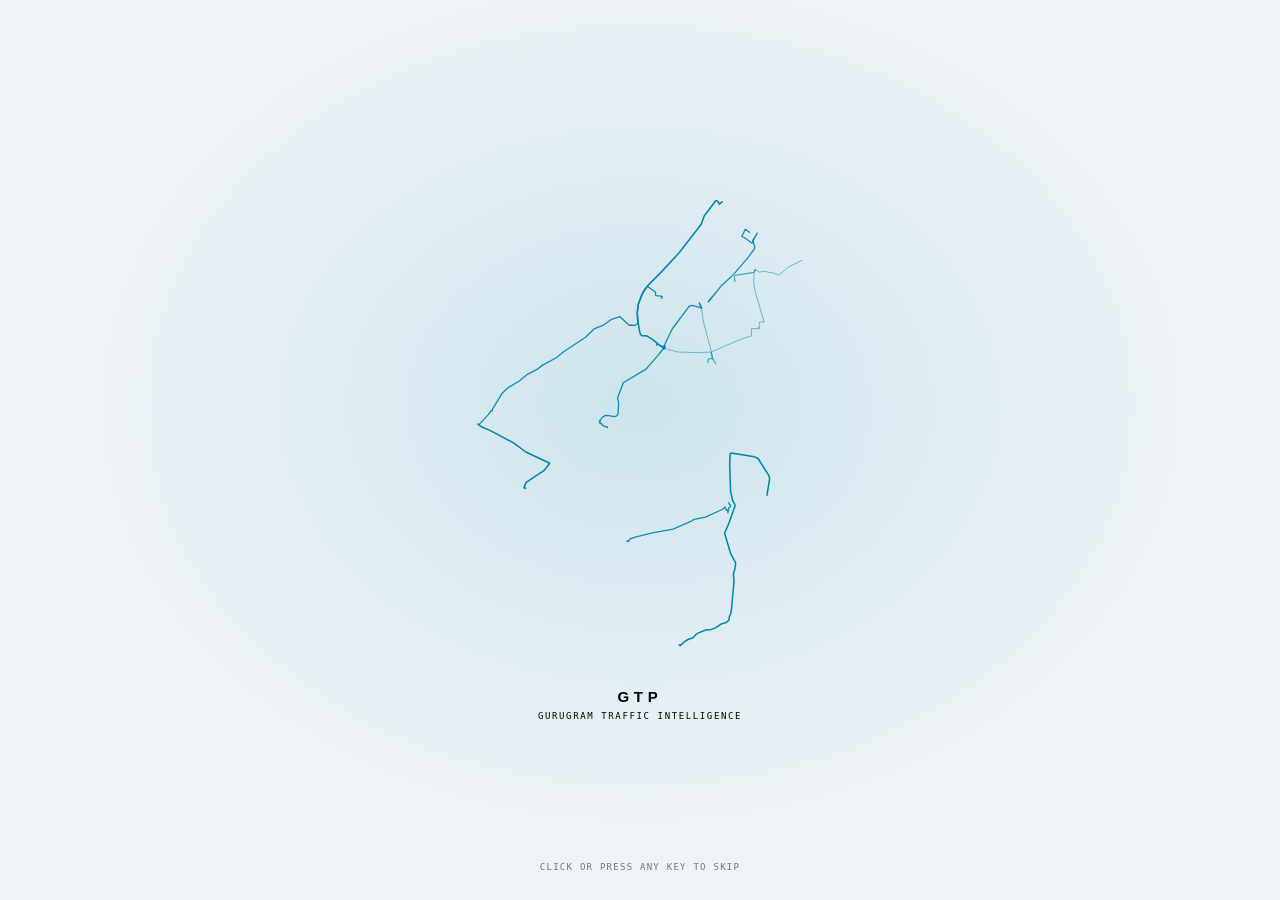
==== frontend/index.html @ a0c12031 "Replace the duplicate advice sentence with solid Best time and Avoid chips. The Predicted badge is g" ====
<!DOCTYPE html>
<html lang="en" class="gtp-boot">
<head>
<meta charset="UTF-8">
<meta name="viewport" content="width=device-width, initial-scale=1.0">
<title>Gurugram Traffic Predictor</title>
<script>
(function(){
  var theme = 'dark';
  try {
    var stored = localStorage.getItem('gtp-theme');
    if (stored === 'light' || stored === 'dark') theme = stored;
    else if (window.matchMedia && window.matchMedia('(prefers-color-scheme: light)').matches) theme = 'light';
  } catch (e) {}
  document.documentElement.setAttribute('data-theme', theme);
  document.documentElement.style.colorScheme = theme;
})();
</script>
<link rel="preconnect" href="https://fonts.googleapis.com">
<link rel="preconnect" href="https://fonts.gstatic.com" crossorigin>
<link rel="stylesheet" href="https://fonts.googleapis.com/css2?family=Fraunces:opsz,wght@9..144,500;9..144,600&family=Playfair+Display:wght@500;600;700&display=swap">
<style id="gtp-boot-critical">
html.gtp-boot .app{visibility:hidden}
html[data-theme="light"],html[data-theme="light"] body{background:#eef3f7;color-scheme:light}
#gtp-boot{position:fixed;inset:0;z-index:99999;display:flex;flex-direction:column;align-items:center;justify-content:center;gap:18px;background:#020408;color:#dff0f8;font-family:'Playfair Display',Georgia,'Iowan Old Style',serif}
#gtp-boot::before{content:'';position:absolute;inset:0;background:radial-gradient(ellipse at 50% 42%,rgba(0,229,255,.16) 0%,transparent 62%);pointer-events:none}
#gtp-boot .gtp-boot-title{position:relative;font-family:'Playfair Display',Georgia,serif;font-size:clamp(26px,5vw,40px);font-weight:600;letter-spacing:.01em;color:#00e5ff;text-align:center;padding:0 24px}
#gtp-boot .gtp-boot-loading{position:relative;font-family:-apple-system,BlinkMacSystemFont,'Segoe UI',sans-serif;font-size:12px;letter-spacing:.16em;text-transform:uppercase;color:#ffffff}
#gtp-boot .gtp-boot-bar{position:relative;width:min(220px,60vw);height:2px;background:rgba(0,229,255,.15);overflow:hidden;border-radius:2px}
#gtp-boot .gtp-boot-bar::after{content:'';position:absolute;inset:0 auto 0 0;width:40%;background:#00e5ff;animation:gtp-boot-slide 1.1s ease-in-out infinite}
@keyframes gtp-boot-slide{0%{transform:translateX(-120%)}100%{transform:translateX(350%)}}
html[data-theme="light"] #gtp-boot{background:#eef3f7;color:#0b1e28}
html[data-theme="light"] #gtp-boot::before{background:radial-gradient(ellipse at 50% 42%,rgba(0,134,168,.18) 0%,transparent 62%)}
html[data-theme="light"] #gtp-boot .gtp-boot-title{color:#0086a8}
html[data-theme="light"] #gtp-boot .gtp-boot-loading{color:#000000}
</style>
<link rel="stylesheet" href="vendor/maplibre-gl.css">
<link rel="stylesheet" href="intro.css">
<style>
*,*::before,*::after{box-sizing:border-box;margin:0;padding:0}
:root{
  --void:#020408;--panel:rgba(2,5,12,0.92);--glass:rgba(3,8,18,0.90);
  --cyan:#00e5ff;--cyan-dim:rgba(0,229,255,0.12);--cyan-glow:rgba(0,229,255,0.35);
  --magenta:#ff2d6b;--amber:#ffb800;--orange:#ff8c00;--green:#00ff9d;
  --text:#ffffff;--sub:#ffffff;--muted:#f3f6f8;--border:rgba(0,229,255,0.1);
  --mono:'SF Mono','Cascadia Code','Consolas','Menlo',monospace;
  --display:-apple-system,BlinkMacSystemFont,'Segoe UI',Helvetica,Arial,sans-serif;
  --heading:'Playfair Display',Georgia,'Times New Roman',serif;
  --num:'Fraunces','Iowan Old Style','Palatino Linotype',Georgia,serif;
  --card-bg:rgba(0,229,255,0.04);--card-border:rgba(0,229,255,0.08);
  --warn-bg:rgba(255,45,107,0.10);--warn-border:rgba(255,45,107,0.4);--warn-text:#ff8fab;
  --ok-bg:rgba(0,255,157,0.06);--ok-border:rgba(0,255,157,0.25);--ok-text:#5ad89a;
  --neu-bg:rgba(0,229,255,0.06);--neu-border:rgba(0,229,255,0.2);--neu-text:#7ac8e0;
  --demo-bg:rgba(167,139,250,0.12);--demo-border:rgba(167,139,250,0.45);--demo-text:#c4b5fd;
}
:root[data-theme="light"]{
  --void:#eef3f7;--panel:rgba(255,255,255,0.92);--glass:rgba(255,255,255,0.92);
  --cyan:#0086a8;--cyan-dim:rgba(0,134,168,0.10);--cyan-glow:rgba(0,134,168,0.25);
  --magenta:#c41e5c;--amber:#a15c00;--orange:#b45300;--green:#0a8f5b;
  --text:#000000;--sub:#000000;--muted:#111111;--border:rgba(0,90,120,0.15);
  --card-bg:rgba(0,90,120,0.05);--card-border:rgba(0,90,120,0.12);
  --warn-bg:rgba(196,30,92,0.08);--warn-border:rgba(196,30,92,0.35);--warn-text:#9c1749;
  --ok-bg:rgba(10,143,91,0.06);--ok-border:rgba(10,143,91,0.3);--ok-text:#0a8f5b;
  --neu-bg:rgba(0,134,168,0.06);--neu-border:rgba(0,134,168,0.25);--neu-text:#0086a8;
  --demo-bg:rgba(109,40,217,0.08);--demo-border:rgba(109,40,217,0.35);--demo-text:#6d28d9;
}
html,body{width:100%;height:100%;background:var(--void);color:var(--text);font-family:var(--display);-webkit-font-smoothing:antialiased}
body{overflow-x:hidden;overflow-y:hidden}
.app{width:100%;height:100vh;display:flex;flex-direction:column;overflow:hidden}
button,input,select{transition:border-color .18s ease,background .18s ease,color .18s ease,box-shadow .18s ease,opacity .18s ease,transform .18s ease}

.theme-btn{font-family:var(--mono);font-size:12px;background:var(--card-bg);border:1px solid var(--card-border);color:var(--sub);border-radius:999px;padding:6px 10px;cursor:pointer;flex:none}
.theme-btn:hover{border-color:var(--cyan);color:var(--cyan);transform:translateY(-1px)}
#liveTime{font-family:var(--mono);font-size:16px;font-weight:600;color:var(--cyan);letter-spacing:.08em;white-space:nowrap}

/* GLOBAL BANNERS */
.g-banner{display:none;padding:10px 24px;font-family:var(--mono);font-size:11px;line-height:1.6;align-items:center;justify-content:space-between;gap:12px;flex-wrap:wrap;flex:0 0 auto}
.g-banner.show{display:flex}
.g-banner.error{background:var(--warn-bg);border-bottom:1px solid var(--warn-border);color:var(--warn-text)}
.g-banner.warn{background:rgba(255,184,0,0.10);border-bottom:1px solid rgba(255,184,0,0.4);color:var(--amber)}
/* Demo/fixture-data banner: deliberately its own color (violet), never
   reusing warn's red/amber, so it reads as "this is a mode", not "this is
   an error" — and it carries no dismiss control, unlike error/warn above,
   because it must stay visible for the page's whole life in ?mock=1. */
.g-banner.demo{background:var(--demo-bg);border-bottom:1px solid var(--demo-border);color:var(--demo-text);font-weight:600}
.g-banner button{font-family:var(--mono);font-size:10px;background:transparent;border:1px solid currentColor;color:inherit;padding:5px 10px;border-radius:5px;cursor:pointer}
.g-banner code{font-family:var(--mono);background:rgba(255,255,255,0.12);padding:1px 5px;border-radius:4px}

/* PROVENANCE BADGES */
.prov-badge{font-family:var(--mono);font-size:9px;padding:3px 9px;border-radius:20px;letter-spacing:.06em;display:inline-flex;align-items:center;gap:5px;white-space:nowrap;border:1px solid transparent}
.prov-observed{background:var(--ok-bg);border-color:var(--ok-border);color:var(--ok-text)}
.prov-bootstrap{background:var(--neu-bg);border-color:var(--neu-border);color:var(--neu-text)}
.prov-residual{background:rgba(100,180,255,0.12);border-color:rgba(100,180,255,0.35);color:#8ec8ff}
.prov-synthetic{background:var(--warn-bg);border-color:var(--warn-border);color:var(--warn-text);font-weight:700}
.prov-demo{background:var(--demo-bg);border-color:var(--demo-border);color:var(--demo-text);font-weight:700}
.conf-badge{font-family:var(--mono);font-size:9px;padding:3px 9px;border-radius:20px;border:1px solid var(--card-border);color:var(--sub)}
.conf-badge.low{border-color:var(--warn-border);color:var(--warn-text)}
.low-conf-note{font-family:var(--mono);font-size:9px;color:var(--warn-text);margin-top:4px}
.degraded{filter:saturate(.45) brightness(.85);opacity:.8}

/* SELF-DIAGNOSIS OVERLAYS */
.proto-overlay{display:none;position:fixed;inset:0;z-index:10000;background:rgba(2,5,12,0.86);backdrop-filter:blur(6px);align-items:center;justify-content:center;padding:24px}
.proto-overlay.show{display:flex}
.proto-card{max-width:min(500px, calc(100vw - 48px));width:100%;min-width:0;background:var(--panel);border:1px solid var(--warn-border);border-radius:12px;padding:28px 26px;box-shadow:0 20px 60px rgba(0,0,0,0.5)}
.proto-icon{font-size:26px;margin-bottom:10px;line-height:1}
.proto-title{font-family:var(--heading);font-size:20px;font-weight:600;color:var(--text);margin-bottom:10px}
.proto-body{font-family:var(--display);font-size:13px;line-height:1.65;color:var(--sub);margin-bottom:18px;overflow-wrap:anywhere}
.proto-body code{font-family:var(--mono);background:var(--card-bg);padding:1px 6px;border-radius:4px;color:var(--text);overflow-wrap:anywhere;word-break:break-all}
.proto-fix{background:var(--card-bg);border:1px solid var(--card-border);border-radius:8px;padding:14px 16px}
.proto-fix-label{font-family:var(--mono);font-size:9px;letter-spacing:.1em;color:var(--muted);text-transform:uppercase;margin-bottom:7px}
.proto-cmd{display:block;font-family:var(--mono);font-size:15px;font-weight:700;color:var(--cyan);margin-bottom:7px}
.proto-fix-sub{font-family:var(--mono);font-size:10px;color:var(--sub);line-height:1.5}

/* HERO / ADVICE BANNER — single compact row: title | stats | clock */
.advice-banner{padding:10px 20px 8px;background:linear-gradient(180deg,var(--cyan-dim) 0%,rgba(0,229,255,0.04) 100%);border-bottom:1px solid var(--border);flex:0 0 auto}
.banner-row{display:flex;align-items:center;gap:16px;min-height:52px}
.banner-title-block{flex:0 1 auto;min-width:0;max-width:38%}
.banner-controls{display:flex;align-items:center;gap:10px;flex:0 0 auto;margin-left:auto}
.banner-ist{font-family:var(--mono);font-size:12px;color:var(--cyan)}
.advice-eyebrow{font-family:var(--mono);font-size:10px;letter-spacing:.22em;color:var(--sub);text-transform:uppercase;margin-bottom:4px}
.advice-corridor{font-family:var(--heading);font-size:clamp(18px,2.4vw,28px);font-weight:600;color:var(--cyan);line-height:1.15;letter-spacing:.01em}
.advice-corridor.is-selected{display:inline-flex;align-items:baseline;gap:8px;flex-wrap:wrap}
.advice-corridor.is-selected::after{content:'Selected';font-family:var(--display);font-size:10px;font-weight:600;letter-spacing:.14em;text-transform:uppercase;color:var(--void);background:var(--cyan);border-radius:999px;padding:3px 8px;line-height:1}
.period-toggle-wrap{display:flex;flex-direction:column;justify-content:center;gap:4px}
.period-toggle{display:flex;gap:4px;background:var(--card-bg);border:1px solid var(--card-border);border-radius:8px;padding:3px}
.period-btn{flex:1;font-family:var(--display);font-size:12px;font-weight:600;padding:6px 14px;border-radius:6px;border:none;background:transparent;color:var(--sub);cursor:pointer;display:flex;align-items:center;justify-content:center}
.period-btn.active{background:var(--cyan);color:var(--void);box-shadow:0 4px 14px var(--cyan-dim)}
/* Ranges live outside the pill now (below it), one per button, aligned under
   their button via the matching flex:1/gap/padding split below. */
.period-ranges{display:flex;gap:4px;padding:0 3px}
.period-range{flex:1;text-align:center;font-family:var(--mono);font-size:9px;color:var(--sub);opacity:1;white-space:nowrap}
.advice-summary{font-size:clamp(12px,1.4vw,15px);font-weight:500;line-height:1.35;margin-top:3px;color:var(--sub);letter-spacing:normal}
.window-chips{display:flex;gap:8px;margin-top:8px;flex-wrap:wrap;align-items:center}
.chip{font-family:var(--display);font-size:12px;font-weight:650;padding:7px 14px;border-radius:8px;border:0;display:inline-flex;align-items:center;gap:8px;letter-spacing:.01em}
.chip .chip-k{font-size:10px;font-weight:700;letter-spacing:.12em;text-transform:uppercase;opacity:.92}
.chip.best{background:var(--green);color:#04140c}
.chip.worst{background:#e03131;color:#fff}
:root[data-theme="light"] .chip.best{color:#fff}
:root[data-theme="light"] .chip.worst{color:#fff}
.advice-empty{font-family:var(--mono);font-size:11px;color:var(--muted)}

.hero-stats{display:flex;gap:18px;flex:1 1 auto;flex-wrap:wrap;align-items:flex-end;justify-content:center;min-width:0}
.hstat{display:flex;flex-direction:column;align-items:center;gap:6px;background:transparent;border:0;padding:0;text-align:center;min-width:84px}
.hstat-lbl{font-family:var(--display);font-size:10px;color:var(--muted);letter-spacing:.14em;text-transform:uppercase;margin:0}
.hstat-val{font-family:var(--num);font-size:22px;font-weight:500;line-height:1;color:var(--text);font-variant-numeric:tabular-nums;background:var(--card-bg);border:1px solid var(--card-border);border-radius:14px;padding:10px 16px;min-width:88px}
.hstat-val.tick{animation:stat-tick .35s ease}
@keyframes stat-tick{0%{transform:translateY(4px);opacity:.35}100%{transform:none;opacity:1}}
.hstat.conf .hstat-val{border-color:var(--ok-border);background:var(--ok-bg);color:var(--ok-text)}
.hstat.conf.low .hstat-val{border-color:var(--warn-border);background:var(--warn-bg);color:var(--warn-text)}
/* Day/Night as the hero-stats row's 4th element: no extra box/caption, just
   the toggle (+ its two ranges below) stretched by the row's default
   align-items to match the (now-compacted) stat cards' height; justify-content:
   center on .period-toggle-wrap keeps the pill+ranges block centered in
   that stretched height instead of pinned to the top. */
#heroStats > .period-toggle-wrap{margin:0}
#heroStats > .period-toggle-wrap .period-btn{padding:8px 18px;font-size:13px}

/* WORKSPACE — fills remaining viewport height; only .panel-left scrolls internally */
.workspace{display:flex;flex-direction:row;flex:1 1 auto;min-height:0}

.panel{background:var(--panel);overflow-y:auto;padding:16px 14px;display:flex;flex-direction:column;gap:16px;z-index:400}
.panel-left{border-right:1px solid var(--border);flex:0 0 320px;height:100%}

/* TIME BLOCK */
.time-block{background:var(--card-bg);border:1px solid var(--card-border);border-radius:8px;padding:14px}
.time-big{font-family:var(--mono);font-size:44px;color:var(--cyan);letter-spacing:.02em;line-height:1;text-shadow:0 0 24px var(--cyan-glow);font-variant-numeric:tabular-nums}
.time-desc{font-size:12px;color:var(--sub);margin-top:10px;line-height:1.5;background:var(--cyan-dim);border-left:2px solid var(--cyan);padding:6px 8px;border-radius:0 4px 4px 0}

.day-strip{display:grid;grid-template-columns:repeat(7,1fr);gap:4px;margin-top:12px}
.day-btn{font-family:var(--mono);font-size:9px;padding:7px 2px;text-align:center;border:1px solid var(--card-border);border-radius:6px;cursor:pointer;background:var(--card-bg);color:var(--sub);letter-spacing:.04em}
.day-btn:hover{border-color:var(--cyan);color:var(--cyan)}
.day-btn.active{border-color:var(--cyan);color:var(--cyan);background:var(--cyan-dim);box-shadow:0 0 10px var(--cyan-dim);font-weight:600}

input[type=range]{width:100%;-webkit-appearance:none;height:5px;background:linear-gradient(to right,var(--cyan) 0%,var(--cyan) var(--pct,33%),var(--cyan-dim) var(--pct,33%));border-radius:999px;outline:none;cursor:pointer;margin:12px 0 4px}
input[type=range]::-webkit-slider-thumb{-webkit-appearance:none;width:18px;height:18px;border-radius:50%;background:var(--void);border:2px solid var(--cyan);box-shadow:0 0 14px var(--cyan-glow);cursor:pointer;transition:transform .15s ease}
input[type=range]:active::-webkit-slider-thumb{transform:scale(1.12)}
input[type=range]::-moz-range-thumb{width:16px;height:16px;border-radius:50%;background:var(--void);border:2px solid var(--cyan);cursor:pointer}
.slider-marks{display:flex;justify-content:space-between;margin-top:4px}
.slider-mark{font-family:var(--mono);font-size:8px;color:var(--muted)}

/* CORRIDOR COMBOBOX */
.combo{position:relative}
.combo input{width:100%;background:var(--void);border:1px solid var(--card-border);color:var(--text);padding:12px 13px;border-radius:8px;font-family:var(--display);font-size:14px;font-weight:500}
.combo input:focus{outline:none;border-color:var(--cyan)}
.combo-list{position:absolute;top:calc(100% + 6px);left:0;right:0;max-height:280px;overflow-y:auto;background:var(--panel);border:1px solid var(--card-border);border-radius:8px;box-shadow:0 24px 50px rgba(0,0,0,0.4);z-index:600}
.combo-opt{display:flex;align-items:center;gap:9px;padding:14px 14px;cursor:pointer;font-size:14px;min-height:48px;border-bottom:1px solid var(--border)}
.combo-opt:last-child{border-bottom:none}
.combo-opt:hover,.combo-opt.active{background:var(--cyan-dim)}
.combo-opt.sel{background:var(--cyan-dim)}
.combo-dot{width:9px;height:9px;border-radius:50%;flex:none}
.combo-name{flex:1;min-width:0;color:var(--text);font-weight:500;overflow:hidden;text-overflow:ellipsis;white-space:nowrap}
.combo-meta{display:flex;align-items:center;gap:6px;font-family:var(--mono);font-size:9px;flex:none}
.combo-pct{font-weight:600}
.combo-badge{padding:2px 6px;border-radius:3px;letter-spacing:.05em}
.combo-empty{padding:14px;color:var(--muted);font-family:var(--mono);font-size:11px;text-align:center}
.combo-skel{color:var(--muted)}

/* ROUTE / BEST-TIME TOOL */
.tool-card{background:var(--card-bg);border:1px solid var(--card-border);border-radius:8px;padding:12px}
.tool-title{font-size:13px;font-weight:650;color:var(--text);margin-bottom:3px}
.tool-subtitle{font-size:10px;color:var(--sub);line-height:1.45;margin-bottom:10px}
.place-fields{position:relative;display:flex;flex-direction:column;gap:8px;margin-bottom:8px}
.place-fields::before{content:'';position:absolute;left:12px;top:23px;bottom:23px;width:1px;background:var(--card-border);z-index:0}
.place-autocomplete{position:relative;z-index:2}
.place-autocomplete:focus-within{z-index:900}
.place-input-wrap{position:relative}
.place-dot{position:absolute;left:8px;top:50%;transform:translateY(-50%);width:8px;height:8px;border:2px solid var(--cyan);border-radius:50%;z-index:2;background:var(--void)}
.place-autocomplete.destination .place-dot{border-radius:2px;border-color:var(--magenta)}
.tool-card .place-input{width:100%;background:var(--void);border:1px solid var(--card-border);color:var(--text);padding:10px 30px 10px 26px;border-radius:7px;margin:0;font-family:var(--display);font-size:12px}
.tool-card .place-input:focus{outline:none;border-color:var(--cyan);box-shadow:0 0 0 2px var(--cyan-dim)}
.tool-card .place-input.place-selected{border-color:var(--ok-border)}
.place-status{position:absolute;right:9px;top:50%;transform:translateY(-50%);font-family:var(--mono);font-size:10px;color:var(--ok-text)}
.place-status.loading{width:12px;height:12px;border:2px solid var(--card-border);border-top-color:var(--cyan);border-radius:50%;animation:place-spin .7s linear infinite}
@keyframes place-spin{to{transform:translateY(-50%) rotate(360deg)}}
.place-list{position:absolute;top:calc(100% + 5px);left:0;right:0;max-height:250px;overflow-x:hidden;overflow-y:auto;background:var(--panel);border:1px solid var(--card-border);border-radius:8px;box-shadow:0 22px 45px rgba(0,0,0,.45);z-index:850}
.place-option{display:flex;width:100%;align-items:flex-start;gap:9px;padding:10px 11px;border:0;border-bottom:1px solid var(--border);background:transparent;color:inherit;font:inherit;cursor:pointer;text-align:left}
.place-option:last-child{border-bottom:none}
.place-option:hover,.place-option.active{background:var(--cyan-dim)}
.place-pin{color:var(--cyan);font-size:12px;line-height:1.3;flex:none}
.place-copy{min-width:0;flex:1}
.place-name{font-size:12px;color:var(--text);font-weight:600;white-space:nowrap;overflow:hidden;text-overflow:ellipsis}
.place-secondary{font-family:var(--mono);font-size:9px;color:var(--sub);line-height:1.35;margin-top:2px;white-space:nowrap;overflow:hidden;text-overflow:ellipsis}
.place-empty{padding:12px;font-family:var(--mono);font-size:9px;line-height:1.5;color:var(--muted);text-align:center}
.swap-places{position:absolute;right:-2px;top:50%;transform:translateY(-50%);z-index:950;width:24px;height:24px;border-radius:50%;border:1px solid var(--card-border);background:var(--panel);color:var(--sub);cursor:pointer;font-size:13px;display:flex;align-items:center;justify-content:center}
.swap-places:hover{border-color:var(--cyan);color:var(--cyan)}
.tool-card select{width:100%;background:var(--void);border:1px solid var(--card-border);color:var(--text);padding:9px 10px;border-radius:6px;margin-bottom:8px;font-family:var(--mono);font-size:11px}
.tool-row{display:flex;gap:8px}
.tool-row > *{flex:1}
.tool-btn{width:100%;background:var(--cyan);border:1px solid var(--cyan);color:var(--void);padding:11px;border-radius:8px;cursor:pointer;font-family:var(--mono);font-size:11px;letter-spacing:.06em;font-weight:700}
.tool-btn:hover{filter:brightness(1.06);box-shadow:0 8px 20px var(--cyan-dim)}
.tool-btn:disabled{cursor:wait;opacity:.65;filter:none;box-shadow:none}
.tool-btn.needs-places{background:var(--cyan-dim);border-color:var(--neu-border);color:var(--cyan);font-weight:650}
.place-prompt{display:none;margin:8px 0 0;padding:8px 10px;border-radius:8px;background:var(--warn-bg);border:1px solid var(--warn-border);color:var(--warn-text);font-family:var(--display);font-size:12px;line-height:1.4}
.place-prompt.show{display:block;animation:stat-tick .28s ease}
.tool-card .place-input.place-need{border-color:var(--warn-border);box-shadow:0 0 0 3px var(--warn-bg);animation:place-need .45s ease}
@keyframes place-need{0%,100%{transform:none}25%{transform:translateX(-3px)}75%{transform:translateX(3px)}}
.tool-attribution{font-family:var(--mono);font-size:8px;color:var(--muted);line-height:1.4;margin-top:7px}
.google-maps-attribution{font-family:Roboto,Arial,sans-serif;font-style:normal;font-weight:400;font-size:12px;letter-spacing:normal;white-space:nowrap;color:var(--sub)}
.tool-result{margin-top:12px;font-family:var(--mono);font-size:10px;color:var(--sub);line-height:1.6}
.route-summary{display:grid;grid-template-columns:repeat(3,1fr);gap:6px;margin:9px 0}
.route-summary.compare{grid-template-columns:repeat(2,minmax(0,1fr))}
.route-stat{padding:7px 5px;border:1px solid var(--card-border);background:var(--void);border-radius:6px;text-align:center}
.route-stat b{display:block;font-size:13px;color:var(--text);font-weight:650}
.route-stat span{display:block;font-size:7px;text-transform:uppercase;letter-spacing:.06em;color:var(--muted);margin-top:2px}
.route-coverage{margin-top:8px;padding:8px;border-left:2px solid var(--cyan);background:var(--cyan-dim);border-radius:0 5px 5px 0}
.route-coverage.none{border-left-color:var(--amber);background:rgba(255,184,0,.08);color:var(--amber)}
.route-coverage,.route-road{min-width:0;max-width:100%;overflow:hidden}
.route-road{display:block;margin-top:6px;color:var(--text)}
.route-road span,.route-road small{display:block;max-width:100%;overflow-wrap:anywhere;word-break:normal}
.route-road small{color:var(--sub);white-space:normal;line-height:1.45}
.route-times{margin-top:8px}
.route-times summary{cursor:pointer;color:var(--cyan);list-style-position:inside}
.route-time-grid{display:grid;grid-template-columns:repeat(2,minmax(0,1fr));gap:4px;margin-top:6px}
.route-time{min-width:0;padding:5px 6px;border:1px solid var(--card-border);border-radius:4px;background:var(--void);color:var(--sub);overflow-wrap:anywhere}
.route-time.best{border-color:var(--ok-border);color:var(--ok-text)}
.route-time.worst{border-color:var(--warn-border);color:var(--warn-text)}
.route-marker{width:15px;height:15px;border:3px solid var(--cyan);border-radius:50%;background:var(--void);box-shadow:0 0 0 3px rgba(0,229,255,.18)}
.route-marker.end{border-radius:3px;border-color:var(--magenta);box-shadow:0 0 0 3px rgba(255,45,107,.18)}

/* MAP — fills all remaining space beside the left panel */
.map-zone{position:relative;flex:1 1 auto;min-width:0;height:100%;background:
  linear-gradient(var(--border) 1px,transparent 1px) 0 0/40px 40px,
  linear-gradient(90deg,var(--border) 1px,transparent 1px) 0 0/40px 40px,
  var(--void)}
#glMap{position:absolute;inset:0;width:100%;height:100%}
#road-svg{position:absolute;inset:0;width:100%;height:100%;display:none}
.map-hud{position:absolute;top:14px;left:14px;z-index:10;font-family:var(--mono);font-size:10px;color:var(--cyan);pointer-events:none;line-height:1.8;text-shadow:0 1px 4px rgba(0,0,0,.5);background:var(--panel);border:1px solid var(--border);border-radius:20px;padding:5px 12px}
.map-hud-br{position:absolute;bottom:14px;right:14px;z-index:10;text-align:right;font-family:var(--mono);font-size:8px;color:var(--muted);pointer-events:none}
.map-empty{position:absolute;inset:0;display:flex;align-items:center;justify-content:center;font-family:var(--mono);font-size:11px;color:var(--muted);z-index:12;background:var(--void);pointer-events:none}
.map-offline-notice{position:absolute;top:14px;left:50%;transform:translateX(-50%);z-index:16;display:none;align-items:center;gap:6px;background:var(--warn-bg);border:1px solid var(--warn-border);color:var(--warn-text);font-family:var(--mono);font-size:10px;padding:6px 12px;border-radius:20px;white-space:nowrap;box-shadow:0 6px 20px rgba(0,0,0,.3)}
.map-legend{position:absolute;left:14px;bottom:58px;z-index:15;display:flex;flex-direction:column;gap:5px;background:var(--void);border:1px solid var(--border);border-radius:10px;padding:9px 11px;font-family:var(--mono);font-size:9px;color:var(--sub);pointer-events:none;box-shadow:0 10px 28px rgba(0,0,0,.18)}
.map-legend-title{font-size:8px;letter-spacing:.15em;color:var(--muted);text-transform:uppercase;margin-bottom:1px}
.map-legend-row{display:flex;align-items:center;gap:7px}
.map-legend-swatch{width:10px;height:10px;border-radius:3px;flex:none}

.corridor-line{cursor:pointer;transition:opacity .2s}
.corridor-line-glow{pointer-events:none}
.corridor-label{font-family:var(--mono);font-size:9px;pointer-events:none}

/* Recenter control — matches MapLibre's own NavigationControl button group */
.recenter-btn{width:29px;height:29px;display:flex;align-items:center;justify-content:center;background:transparent;border:0;cursor:pointer;color:#333}
.recenter-btn:hover{background:rgba(0,0,0,0.05)}

/* MapLibre popup theming */
.maplibregl-popup{z-index:25}
.maplibregl-popup-content{background:var(--panel)!important;color:var(--text);border-radius:10px;padding:13px 15px;box-shadow:0 20px 60px rgba(0,0,0,0.4);border:1px solid var(--card-border)}
.maplibregl-popup-close-button{color:var(--sub);font-size:16px;padding:2px 6px}
.maplibregl-popup-close-button:hover{color:var(--text);background:transparent}
.maplibregl-popup-anchor-top .maplibregl-popup-tip,.maplibregl-popup-anchor-top-left .maplibregl-popup-tip,.maplibregl-popup-anchor-top-right .maplibregl-popup-tip{border-bottom-color:var(--panel)}
.maplibregl-popup-anchor-bottom .maplibregl-popup-tip,.maplibregl-popup-anchor-bottom-left .maplibregl-popup-tip,.maplibregl-popup-anchor-bottom-right .maplibregl-popup-tip{border-top-color:var(--panel)}
.maplibregl-popup-anchor-left .maplibregl-popup-tip{border-right-color:var(--panel)}
.maplibregl-popup-anchor-right .maplibregl-popup-tip{border-left-color:var(--panel)}
.gl-popup-title{font-size:13px;font-weight:700;color:var(--cyan)}
.gl-popup-sub{font-family:var(--mono);font-size:9px;color:var(--sub);margin-top:1px;margin-bottom:9px}
.gl-popup-row{display:flex;align-items:center;gap:8px;margin-bottom:7px}
.gl-popup-pct{font-family:var(--mono);font-size:19px;font-weight:600}
.gl-popup-label{font-family:var(--mono);font-size:9px;padding:2px 8px;border-radius:4px;letter-spacing:.06em;font-weight:700}
.gl-popup-window{font-family:var(--mono);font-size:10px;color:var(--ok-text);margin-bottom:3px}
.gl-popup-muted{color:var(--muted);font-family:var(--mono);font-size:10px}

/* DETAIL FLOAT (schematic-fallback only) */
.detail-float{position:absolute;bottom:16px;left:50%;transform:translateX(-50%);background:var(--panel);border:1px solid var(--neu-border);border-radius:10px;padding:14px 16px;min-width:300px;max-width:92%;z-index:20;box-shadow:0 20px 60px rgba(0,0,0,0.35);display:none}
.df-title{font-size:13px;font-weight:600;color:var(--cyan);margin-bottom:8px;display:flex;justify-content:space-between;gap:10px;align-items:flex-start}
.df-chart{display:flex;align-items:flex-end;gap:3px;height:44px;margin-bottom:4px}
.df-bar{flex:1;border-radius:2px 2px 0 0;min-height:3px;transition:height .4s;position:relative}
.df-bar.now::after{content:'▼';position:absolute;top:-13px;left:50%;transform:translateX(-50%);font-size:7px;color:var(--cyan)}
.df-hrs{display:flex;gap:3px;margin-bottom:10px}
.df-hr{flex:1;text-align:center;font-family:var(--mono);font-size:7px;color:var(--muted)}
.df-stats{display:grid;grid-template-columns:1fr 1fr 1fr;gap:8px;border-top:1px solid var(--border);padding-top:10px}
.df-stat .l{font-family:var(--mono);font-size:8px;color:var(--sub);margin-bottom:3px}
.df-stat .v{font-family:var(--mono);font-size:12px;font-weight:500;color:var(--text)}
.df-close{cursor:pointer;font-family:var(--mono);font-size:11px;color:var(--muted);padding:2px 6px}
.df-close:hover{color:var(--text)}

.info-btn{position:absolute;left:14px;bottom:14px;z-index:21;font-family:var(--mono);font-size:10px;letter-spacing:.06em;background:var(--void);border:1px solid var(--card-border);color:var(--sub);border-radius:20px;padding:7px 12px;cursor:pointer;display:flex;align-items:center;box-shadow:0 8px 22px rgba(0,0,0,.16)}
.info-btn:hover{border-color:var(--cyan);color:var(--cyan)}
.info-dot{width:6px;height:6px;border-radius:50%;background:var(--green);box-shadow:0 0 6px var(--green);display:inline-block;margin-right:7px}
.info-dot.off{background:var(--magenta);box-shadow:0 0 6px var(--magenta)}
.info-popover{position:absolute;left:14px;bottom:52px;z-index:22;width:min(320px, calc(100vw - 48px));background:var(--void);border:1px solid var(--card-border);border-radius:12px;box-shadow:0 24px 60px rgba(0,0,0,0.45);padding:14px 16px}
.info-row{display:flex;justify-content:space-between;font-family:var(--mono);font-size:10px;color:var(--sub);padding:5px 0;border-bottom:1px solid var(--border)}
.info-row:last-of-type{border-bottom:none}
.info-row b{color:var(--text);font-weight:500}
.info-accuracy{margin-top:8px;padding-top:8px;border-top:1px solid var(--border);font-family:var(--display);font-size:11px;line-height:1.5;color:var(--sub)}

/* FIRST-LOAD TUTORIAL — moving spotlight + caption card */
.tutorial-overlay{display:none;position:fixed;inset:0;z-index:11000;cursor:pointer;pointer-events:none}
.tutorial-overlay.show{display:block;pointer-events:all}
#tutorialSpotlight{position:fixed;border:3px solid var(--cyan);border-radius:11px;box-shadow:0 0 0 9999px rgba(2,5,12,.78),inset 0 0 14px rgba(0,229,255,.22);pointer-events:none;z-index:11001;min-width:40px;min-height:40px;opacity:0;transition:top .55s cubic-bezier(.22,1,.36,1),left .55s cubic-bezier(.22,1,.36,1),width .55s cubic-bezier(.22,1,.36,1),height .55s cubic-bezier(.22,1,.36,1),opacity .25s ease}
#tutorialSpotlight.ready{opacity:1}
.tutorial-card{position:fixed;top:16px;left:16px;max-width:min(320px,calc(100vw - 32px));min-width:220px;background:var(--panel);border:1px solid var(--cyan-glow);border-radius:10px;padding:16px 18px;box-shadow:0 8px 32px rgba(0,0,0,.45);cursor:pointer;pointer-events:all;z-index:11002;transition:top .55s cubic-bezier(.22,1,.36,1),left .55s cubic-bezier(.22,1,.36,1)}
.tutorial-step{font-family:var(--mono);font-size:10px;letter-spacing:.14em;color:var(--muted);text-transform:uppercase;margin-bottom:8px}
.tutorial-title{font-family:var(--heading);font-size:18px;font-weight:600;color:var(--cyan);margin-bottom:8px;line-height:1.3}
.tutorial-body{font-family:var(--display);font-size:13px;line-height:1.55;color:var(--sub);margin-bottom:12px}
.tutorial-hint{font-family:var(--mono);font-size:10px;color:var(--muted);letter-spacing:.04em;line-height:1.4}
.tutorial-dots{display:flex;gap:6px;margin-bottom:10px}
.tutorial-dot{width:7px;height:7px;border-radius:50%;background:var(--card-border);transition:background .2s,transform .2s}
.tutorial-dot.active{background:var(--cyan);transform:scale(1.15)}

/* RESPONSIVE — below this width the fixed no-scroll shell relaxes into a
   normal scrolling document: the app-shell model (fixed 100vh, only the
   left panel scrolling internally) doesn't fit a phone alongside a
   full-height map, so the page itself is allowed to scroll vertically
   here. Horizontal scroll stays forbidden at every width. */
@media (max-width: 980px){
  html,body{height:auto;overflow-y:auto;overflow-x:hidden}
  .app{height:auto;min-height:100vh;overflow:visible}
  .workspace{flex-direction:column;min-height:0}
  .panel-left{flex:none;width:100%;height:auto;max-height:none;border-right:none;border-top:1px solid var(--border);overflow-y:visible}
  .map-zone{flex:none;height:min(42vh,340px);order:-1}
  .advice-banner{padding:12px 14px 10px}
  .banner-row{
    display:grid;
    grid-template-columns:minmax(0,1fr) auto;
    grid-template-areas:"title clock" "stats stats";
    gap:10px 10px;
    align-items:start;
    min-height:0;
  }
  .banner-title-block{grid-area:title;max-width:none;flex:none;width:auto}
  .advice-corridor{font-size:clamp(16px,4.6vw,22px)}
  .advice-summary{font-size:12px;margin-top:2px}
  .banner-controls{grid-area:clock;margin-left:0;width:auto;flex:none;padding-top:2px;white-space:nowrap}
  #liveTime{font-size:13px}
  .hero-stats{
    grid-area:stats;
    display:grid;
    grid-template-columns:repeat(3,minmax(0,1fr));
    width:100%;
    gap:8px;
    flex:none;
    justify-content:stretch;
  }
  #heroStats > .period-toggle-wrap{
    grid-column:1 / -1;
    min-width:0;
    flex:none;
    width:100%;
  }
  .period-btn{padding:8px 10px;font-size:13px}
  .period-range{font-size:8px;white-space:normal}
  .hstat{min-width:0;flex:none;width:auto;padding:0}
  .hstat-val{font-size:18px;padding:8px 10px;min-width:0;width:100%}
  .hstat-lbl{font-size:8px;letter-spacing:.08em}
  .time-big{font-size:34px}
}
</style>
</head>
<body>
<div id="gtp-boot" aria-live="polite">
  <div class="gtp-boot-title">Gurugram Traffic Predictor</div>
  <div class="gtp-boot-bar" aria-hidden="true"></div>
  <div class="gtp-boot-loading">Finding the best hour…</div>
</div>
<script src="intro.js"></script>
<script>
(function(){
  var t=setTimeout(function(){
    document.documentElement.classList.remove('gtp-boot');
    var b=document.getElementById('gtp-boot');
    if(b&&b.parentNode)b.parentNode.removeChild(b);
    if(window.console&&console.warn)console.warn('[gtp-boot] intro did not reveal the app within 1s — showing anyway');
  },1000);
  window.__gtpBootFailSafe=function(){clearTimeout(t);};
})();
</script>
<div class="app">
  <!-- Shown only when this file was opened directly (file://) instead of via
       ./run.sh. Blocks nothing — the app still tries to render behind it —
       but explains up front why the map/API will not work. -->
  <div class="proto-overlay" id="protoOverlay">
    <div class="proto-card">
      <div class="proto-icon">&#9888;&#65039;</div>
      <div class="proto-title">This page needs to be served over HTTP</div>
      <div class="proto-body">
        You opened this file directly (<code id="protoUrl">file://</code>). Browsers block pages
        loaded this way from reaching the API or loading the real road map, so nothing here can
        work yet &mdash; that's not a bug in the app itself.
      </div>
      <div class="proto-fix">
        <div class="proto-fix-label">Fix it</div>
        <code class="proto-cmd">./run.sh</code>
        <div class="proto-fix-sub">Run that from the project's root folder — it starts the backend, serves this page over HTTP, and opens it in your browser automatically.</div>
      </div>
    </div>
  </div>

  <!-- Persistent, non-dismissible: shown for the entire life of the page
       whenever ?mock=1 is active. Fixture numbers must never be mistaken
       for real measured traffic — no close button, no auto-hide. -->
  <div class="g-banner demo" id="demoBanner">
    <span>&#9670; DEMONSTRATION DATA &mdash; every number on this page is a fixture, not measured traffic. To see real data: run <code>./run.sh</code> locally, or open this page with <code>?api=&lt;your-backend-url&gt;</code>.</span>
  </div>
  <div class="g-banner error" id="errBanner">
    <span id="errBannerText"></span>
    <button id="errBannerRetry">RETRY</button>
  </div>
  <div class="g-banner warn" id="warnBanner">
    <span id="warnBannerText"></span>
  </div>

  <!-- HERO — one row: title | Day/Night + stats | IST clock -->
  <div class="advice-banner" id="adviceBanner">
    <div class="banner-row">
      <div class="banner-title-block" id="bannerTitleBlock">
        <div class="advice-corridor" id="adviceCorridorName">Gurugram Traffic Predictor</div>
        <div class="advice-summary" id="adviceSummary">Find the best time to leave</div>
      </div>
      <div class="hero-stats" id="heroStats">
        <div class="period-toggle-wrap" id="periodToggleWrap">
          <div class="period-toggle" id="periodToggle">
            <button class="period-btn active" data-period="day" type="button">Day</button>
            <button class="period-btn" data-period="night" type="button">Night</button>
          </div>
          <div class="period-ranges" id="periodRanges">
            <span class="period-range" id="periodRangeDay"></span>
            <span class="period-range" id="periodRangeNight"></span>
          </div>
        </div>
        <div class="hstat">
          <div class="hstat-lbl">Best time</div>
          <div class="hstat-val" id="hsBest">--</div>
        </div>
        <div class="hstat">
          <div class="hstat-lbl" id="hsSaveLbl">You save</div>
          <div class="hstat-val" id="hsSave">--</div>
        </div>
        <div class="hstat conf" id="hsConfWrap">
          <div class="hstat-lbl">Confidence</div>
          <div class="hstat-val" id="hsConf">--</div>
        </div>
      </div>
      <div class="banner-controls">
        <span class="banner-ist">IST</span>
        <span id="liveTime">--:--:--</span>
        <button class="theme-btn" id="themeBtn" title="Toggle theme" type="button">◐</button>
      </div>
    </div>
    <div class="window-chips" id="windowChips"></div>
  </div>

  <div class="workspace">
    <!-- LEFT PANEL -->
    <div class="panel panel-left">
      <div>
        <div class="time-block" id="timeBlock">
          <div class="time-big" id="timeDisp">08:00</div>
          <div class="time-desc" id="timeDesc">Select a day and hour to preview congestion</div>
          <div class="day-strip">
            <button class="day-btn" data-d="0">MON</button>
            <button class="day-btn" data-d="1">TUE</button>
            <button class="day-btn" data-d="2">WED</button>
            <button class="day-btn" data-d="3">THU</button>
            <button class="day-btn" data-d="4">FRI</button>
            <button class="day-btn" data-d="5">SAT</button>
            <button class="day-btn" data-d="6">SUN</button>
          </div>
          <input type="range" id="timeSlider" min="0" max="15" value="2" aria-label="Departure hour">
          <div class="slider-marks" id="sliderMarks">
            <span class="slider-mark">6AM</span><span class="slider-mark">10AM</span>
            <span class="slider-mark">2PM</span><span class="slider-mark">6PM</span>
            <span class="slider-mark">9PM</span>
          </div>
        </div>
      </div>

      <div>
        <!-- Reuses .advice-eyebrow (the same small-caps heading style used
             for "When should you leave?" above) so this panel gets a
             consistent section label; a real <label> keeps it a working
             click-to-focus label for the combobox, not just decoration. -->
        <label class="advice-eyebrow" for="corridorInput" style="display:block">Roads</label>
        <div class="combo" id="corridorCombo">
          <input type="text" id="corridorInput" placeholder="Search corridors…" autocomplete="off"
                 role="combobox" aria-expanded="false" aria-autocomplete="list"
                 aria-controls="corridorListbox" aria-label="Select corridor">
          <div class="combo-list" id="corridorListbox" role="listbox" style="display:none"></div>
        </div>
      </div>

      <div class="tool-card">
        <div class="tool-title">Plan a real trip</div>
        <div class="tool-subtitle">Choose exact places, then compare connected road routes by departure time.</div>
        <div id="tutorialFromTo" class="place-fields">
          <div class="place-autocomplete" id="fromAutocomplete">
            <div class="place-input-wrap">
              <span class="place-dot" aria-hidden="true"></span>
              <input id="fromInput" class="place-input" placeholder="From" aria-label="From location"
                     autocomplete="off" role="combobox" aria-autocomplete="list" aria-expanded="false"
                     aria-controls="fromSuggestions">
              <span class="place-status" id="fromStatus" aria-hidden="true"></span>
            </div>
            <div class="place-list" id="fromSuggestions" role="listbox" style="display:none"></div>
          </div>
          <button class="swap-places" id="swapPlacesBtn" type="button" aria-label="Swap From and To" title="Swap From and To">&#8645;</button>
          <div class="place-autocomplete destination" id="toAutocomplete">
            <div class="place-input-wrap">
              <span class="place-dot" aria-hidden="true"></span>
              <input id="toInput" class="place-input" placeholder="To" aria-label="To location"
                     autocomplete="off" role="combobox" aria-autocomplete="list" aria-expanded="false"
                     aria-controls="toSuggestions">
              <span class="place-status" id="toStatus" aria-hidden="true"></span>
            </div>
            <div class="place-list" id="toSuggestions" role="listbox" style="display:none"></div>
          </div>
        </div>
        <div class="tool-row">
          <select id="earliestSel" aria-label="Earliest departure"></select>
          <select id="latestSel" aria-label="Latest departure"></select>
        </div>
        <button class="tool-btn needs-places" id="findBtn" type="button">FIND BEST DEPARTURE</button>
        <div class="place-prompt" id="placePrompt" role="status"></div>
        <div class="tool-attribution" id="placeAttribution">Places: Google Maps. Routes: TomTom.</div>
        <div id="routeResult" class="tool-result" aria-live="polite"></div>
      </div>
    </div>

    <!-- MAP: real MapLibre tiles (#glMap); falls back to the schematic SVG
         (#road-svg, kept fully intact) when tiles/style can't be reached -->
    <div class="map-zone" id="mapZone">
      <div id="glMap"></div>
      <svg id="road-svg" viewBox="0 0 1000 700" preserveAspectRatio="xMidYMid meet"></svg>
      <div class="map-offline-notice" id="mapOfflineNotice">&#128225; offline — showing schematic view</div>
      <div class="map-hud" id="mapHud"></div>
      <div class="map-hud-br" id="mapAttribution">GTP Schematic Corridor Map · Gurugram NCR</div>
      <div class="map-legend" id="mapLegend">
        <div class="map-legend-title">Congestion</div>
        <div class="map-legend-row"><div class="map-legend-swatch" style="background:var(--green)"></div>Free</div>
        <div class="map-legend-row"><div class="map-legend-swatch" style="background:var(--amber)"></div>Moderate</div>
        <div class="map-legend-row"><div class="map-legend-swatch" style="background:var(--orange)"></div>Heavy</div>
        <div class="map-legend-row"><div class="map-legend-swatch" style="background:var(--magenta)"></div>Severe</div>
      </div>
      <button class="info-btn" id="dataInfoBtn" type="button" aria-haspopup="true" aria-expanded="false">
        <span class="info-dot" id="infoDot"></span>About
      </button>
      <div class="info-popover" id="dataInfoPopover" role="dialog" aria-label="About" style="display:none">
        <div class="info-row"><span>Hour ranking</span><b id="mAccuracyPct">--</b></div>
        <div class="info-row"><span>Label match</span><b id="mLabelPct">--</b></div>
        <div class="info-row"><span>Skill vs average</span><b id="mSkill">--</b></div>
        <div class="info-row"><span>Trained on</span><b id="mRows">--</b></div>
        <div class="info-row"><span>Updated</span><b id="mAsOf">--</b></div>
        <div class="info-row"><span>Data</span><b>TomTom</b></div>
        <div class="info-accuracy" id="mAccuracyNote">Residual forecast checked against later live traffic, not a live sensor replay.</div>
      </div>
      <div class="detail-float" id="detailFloat"></div>
      <div class="map-empty" id="mapEmpty" style="display:none">Waiting for corridor data…</div>
    </div>
  </div>
  <!-- First-load tutorial: spotlight + caption, blocks interaction until dismissed -->
  <div class="tutorial-overlay" id="tutorialOverlay" aria-hidden="true">
    <div id="tutorialSpotlight" aria-hidden="true"></div>
    <div class="tutorial-card" id="tutorialCard" role="dialog" aria-labelledby="tutorialTitle">
      <div class="tutorial-step" id="tutorialStepLabel">Step 1 of 6</div>
      <div class="tutorial-title" id="tutorialTitle"></div>
      <div class="tutorial-body" id="tutorialBody"></div>
      <div class="tutorial-dots" id="tutorialDots"></div>
      <div class="tutorial-hint">Click anywhere to continue · click escape to skip tutorial</div>
    </div>
  </div>
</div>

<!-- Vendored locally (frontend/vendor/) — no CDN, so this keeps working fully offline -->
<script src="vendor/maplibre-gl.js"></script>
<script src="route_model.js"></script>
<script>
'use strict';
// ─────────────────────────────────────────────────────────────────────────
// CONFIG
// ─────────────────────────────────────────────────────────────────────────
const API_PARAM = new URLSearchParams(location.search).get('api');
const API_BASE = API_PARAM || 'http://localhost:5000';
const IS_FILE_PROTOCOL = location.protocol === 'file:';
const MOCK = new URLSearchParams(location.search).has('mock');
const FORCE_SYNTHETIC = MOCK && new URLSearchParams(location.search).has('synth');
const BUNDLE_URL = 'data/bundle.json';

// ─────────────────────────────────────────────────────────────────────────
// IST TIME
// ─────────────────────────────────────────────────────────────────────────
function nowIST(){
  const now = new Date();
  const utcMs = now.getTime() + now.getTimezoneOffset() * 60000;
  const ist = new Date(utcMs + 5.5 * 60 * 60000);
  const day = (ist.getUTCDay() + 6) % 7;
  const hour = ist.getUTCHours();
  const p2 = n => String(n).padStart(2,'0');
  const iso = `${ist.getUTCFullYear()}-${p2(ist.getUTCMonth()+1)}-${p2(ist.getUTCDate())}T${p2(hour)}:${p2(ist.getUTCMinutes())}:${p2(ist.getUTCSeconds())}+05:30`;
  return {day, hour, minute: ist.getUTCMinutes(), second: ist.getUTCSeconds(), iso};
}
function fmtAmpm(h){
  h = ((h % 24) + 24) % 24;
  const period = h < 12 ? 'AM' : 'PM';
  let h12 = h % 12; if(h12 === 0) h12 = 12;
  return h12 + ' ' + period;
}

// ─────────────────────────────────────────────────────────────────────────
// STATE
// ─────────────────────────────────────────────────────────────────────────
let CORRIDORS = [];
let health = null;
const _bootIST = nowIST();
let curDay = _bootIST.day;
let curHour = _bootIST.hour;
let selCorridor = null;
let corridorPinned = false;
let curPeriod = 'day'; // 'day' | 'night' — defaults to day (primary audience); night kept for shift/truck drivers
let BUNDLE = null;
let BUNDLE_MODE = false;
const adviceCache = {};
let apiReachable = null;
let corridorsFailed = false;
let activeComboIndex = -1;

const MAP_STYLE_URLS = {
  light: 'https://tiles.openfreemap.org/styles/positron',
  dark: 'https://tiles.openfreemap.org/styles/dark'
};
const MAP_LOAD_TIMEOUT_MS = 7000;
let glMap = null;
let glMapReady = false;
let glMapFailed = false;
let mapInitialLoadDone = false;
let glMapStyleKey = null;
let glListenersAttached = false;
let corridorGeoJSON = null;
let glPopup = null;
let lastFlownCorridor = undefined;
let fromPlace = null;
let toPlace = null;
let currentTripGeoJSON = null;
let tripMarkers = [];
let tripRequestGeneration = 0;

function currentMapStyleKey(){
  return document.documentElement.getAttribute('data-theme') === 'light' ? 'light' : 'dark';
}

// ─────────────────────────────────────────────────────────────────────────
// LABEL / COLOR
// ─────────────────────────────────────────────────────────────────────────
function labelFor(v){ return v<0.091?'Free':v<0.200?'Moderate':v<0.310?'Heavy':'Severe'; }
function freePct(v){ return Math.round((1 - v) * 100); }
function colorFor(v){ return v<0.091?'var(--green)':v<0.200?'var(--amber)':v<0.310?'var(--orange)':'var(--magenta)'; }
function colorForLabel(l){ return l==='Free'?'var(--green)':l==='Moderate'?'var(--amber)':l==='Heavy'?'var(--orange)':'var(--magenta)'; }
function badgeBg(v){ return v<0.091?'rgba(0,255,157,0.1)':v<0.200?'rgba(255,184,0,0.1)':v<0.310?'rgba(255,140,0,0.1)':'rgba(255,45,107,0.1)'; }
function pad2(n){ return String(n).padStart(2,'0'); }
function fmtHour(h){ return pad2(((h%24)+24)%24) + ':00'; }
// day_period/night_period.end_hour is the last whole hour IN the block (21
// for day, 5 for night per DAY_HOURS/NIGHT_HOURS in backend/app.py), so the
// boundary it marks runs through :59, not :00 -- used only for that range label.
function fmtHourRangeEnd(h){ return pad2(((h%24)+24)%24) + ':59'; }

const VISUAL_MAX = 0.45;
function visualFrac(v){ return Math.max(0, Math.min(1, v / VISUAL_MAX)); }

// ─────────────────────────────────────────────────────────────────────────
// DAY/NIGHT PERIOD HOURS — mirrors docs/api_contract.md's DAY_HOURS/NIGHT_HOURS
// (06:00-21:59 day, 22:00-05:59 night), derived from the same measured-grid
// boundary the backend uses, not an independent guess.
// ─────────────────────────────────────────────────────────────────────────
function rangeHours(a,b){ const out=[]; for(let h=a;h<b;h++) out.push(h); return out; }
function periodHours(period){ return period==='day' ? rangeHours(6,22) : [...rangeHours(22,24), ...rangeHours(0,6)]; }
function hourIsDay(hour){ return hour>=6 && hour<22; }
function periodHourList(){ return periodHours(curPeriod); }
function syncPeriodToHour(hour){
  const next = hourIsDay(hour) ? 'day' : 'night';
  if(next===curPeriod) return;
  curPeriod = next;
  document.querySelectorAll('.period-btn').forEach(btn=>btn.classList.toggle('active', btn.dataset.period===next));
  configureTimeSlider();
}
function configureTimeSlider(){
  const hours = periodHourList();
  const sl = document.getElementById('timeSlider');
  sl.min = 0;
  sl.max = Math.max(0, hours.length - 1);
  sl.step = 1;
  let i = hours.indexOf(curHour);
  if(i < 0){
    curHour = hours[0];
    i = 0;
  }
  sl.value = i;
  document.getElementById('timeDisp').textContent = fmtHour(curHour);
  document.getElementById('sliderMarks').innerHTML = curPeriod==='day'
    ? '<span class="slider-mark">6AM</span><span class="slider-mark">10AM</span><span class="slider-mark">2PM</span><span class="slider-mark">6PM</span><span class="slider-mark">9PM</span>'
    : '<span class="slider-mark">10PM</span><span class="slider-mark">12AM</span><span class="slider-mark">2AM</span><span class="slider-mark">4AM</span><span class="slider-mark">5AM</span>';
  updateSliderTrack();
}
function setHeroText(el, text){
  if(!el) return;
  if(el.textContent===text) return;
  el.textContent = text;
  el.classList.remove('tick');
  void el.offsetWidth;
  el.classList.add('tick');
}

// ─────────────────────────────────────────────────────────────────────────
// MOCK FIXTURES (?mock=1)
// ─────────────────────────────────────────────────────────────────────────
let MOCK_CORRIDORS = [
  {id:0,name:"NH-48 Delhi-Gurgaon Expressway",sub:"Rajiv Chowk -> Manesar",road_class:"highway",start:[28.44746,77.03282],end:[28.32474,76.92608],length_km:21.93},
  {id:1,name:"MG Road",sub:"IFFCO Chowk -> Sikandarpur",road_class:"arterial",start:[28.47233,77.07239],end:[28.48169,77.09476],length_km:3.85},
  {id:2,name:"Golf Course Road",sub:"Sikandarpur -> Sector 56",road_class:"arterial",start:[28.48169,77.09476],end:[28.42526,77.09887],length_km:7.16},
  {id:3,name:"Sohna Road",sub:"Rajiv Chowk -> Badshahpur",road_class:"arterial",start:[28.44746,77.03282],end:[28.39335,77.04824],length_km:7.18},
  {id:4,name:"Dwarka Expressway",sub:"Dwarka Sector 21 -> Kherki Daula",road_class:"expressway",start:[28.55256,77.05759],end:[28.40819,76.98267],length_km:24.33},
  {id:5,name:"Golf Course Extension Road",sub:"Sector 56 -> Vatika Chowk",road_class:"arterial",start:[28.42526,77.09887],end:[28.39060,77.04156],length_km:10.03},
  {id:6,name:"Mehrauli-Gurgaon Road",sub:"Ghitorni -> IFFCO Chowk",road_class:"arterial",start:[28.49362,77.14926],end:[28.47233,77.07239],length_km:9.4},
  {id:7,name:"Southern Peripheral Road",sub:"Vatika Chowk -> Kherki Daula",road_class:"arterial",start:[28.39060,77.04156],end:[28.40819,76.98267],length_km:8.01},
  {id:8,name:"KMP Expressway (Western Peripheral Expressway)",sub:"Sidhrawali -> Pataudi Chowk",road_class:"expressway",start:[28.26347,76.83235],end:[28.32822,76.77771],length_km:13.59},
  {id:9,name:"Delhi-Mumbai Expressway",sub:"Sohna Interchange -> Nuh",road_class:"expressway",start:[28.25651,77.10909],end:[28.10532,77.00837],length_km:33.65},
  {id:10,name:"NH-352W (Gurugram-Sohna-Alwar Road)",sub:"Sohna -> Taoru",road_class:"highway",start:[28.24914,77.06533],end:[28.21001,76.95016],length_km:14.59},
  {id:11,name:"Old Delhi-Gurgaon Road",sub:"Kapashera Border -> Hero Honda Chowk",road_class:"highway",start:[28.52195,77.08910],end:[28.46033,77.04983],length_km:15.28},
  {id:12,name:"Pataudi Road",sub:"Basai Chowk -> Pataudi Chowk",road_class:"highway",start:[28.45519,76.98796],end:[28.32822,76.77771],length_km:30.05},
];
async function loadMockCorridors(){
  try{
    const res = await fetch('corridors.geojson');
    if(!res.ok) return;
    const gj = await res.json();
    const feats = (gj.features||[]).slice().sort((a,b)=>a.properties.corridor_id-b.properties.corridor_id);
    if(!feats.length) return;
    MOCK_CORRIDORS = feats.map(f=>{
      const p = f.properties, coords = f.geometry.coordinates;
      const [lon0,lat0] = coords[0], [lon1,lat1] = coords[coords.length-1];
      return {id:p.corridor_id, name:p.name, sub:p.sub, road_class:p.road_class,
              start:[lat0,lon0], end:[lat1,lon1], length_km:p.length_km};
    });
  }catch(e){ /* file:// or offline — keep the embedded fallback above */ }
}
function mockProfileReal(cid, day){
  const rc = MOCK_CORRIDORS[cid].road_class;
  const base = {highway:0.05, expressway:0.045, arterial:0.04}[rc];
  const peakAmt = {highway:0.33, expressway:0.30, arterial:0.25}[rc];
  const weekend = day>=5;
  const vals=[];
  for(let h=0;h<24;h++){
    let peak=0;
    if(!weekend){ if(h>=8&&h<=10) peak=peakAmt; else if(h>=17&&h<=20) peak=peakAmt*0.85; }
    else if(h>=11&&h<=16) peak=peakAmt*0.45;
    const nightFactor = (h<6||h>=22) ? 0.35 : 1;
    const v = (base+peak)*nightFactor + (cid%3)*0.008;
    vals.push(Math.round(Math.max(0.01, Math.min(0.435, v))*1000)/1000);
  }
  return vals;
}
function mockProfileSynthetic(cid, day){
  const base = 0.5;
  const weekend = day>=5;
  const vals=[];
  for(let h=0;h<24;h++){
    let peak=0;
    if(!weekend){ if(h>=8&&h<=10) peak=0.4; if(h>=17&&h<=20) peak=0.35; }
    else if(h>=11&&h<=16) peak=0.25;
    const night = (h<6||h>=22) ? -0.3 : 0;
    vals.push(Math.round(Math.max(0.01, Math.min(0.98, base*0.5+peak+night+(cid%3)*0.02))*1000)/1000);
  }
  return vals;
}
function mockProfile(cid, day){ return FORCE_SYNTHETIC ? mockProfileSynthetic(cid, day) : mockProfileReal(cid, day); }

// Builds a day_period/night_period-shaped block from a 24h mock profile,
// mirroring the real API's day/night split (docs/api_contract.md) so mock
// mode exercises the same UI path as the bundle/live API.
function buildPeriodBlock(prof, period, confidence){
  const hours = periodHours(period);
  const idxOf = h=>prof[h];
  const bestH = hours.reduce((a,h)=> idxOf(h)<idxOf(a)?h:a, hours[0]);
  const worstH = hours.reduce((a,h)=> idxOf(h)>idxOf(a)?h:a, hours[0]);
  const bestDelay = Math.round(prof[bestH]*20*10)/10;
  const worstDelay = Math.round(prof[worstH]*20*10)/10;
  const saving = Math.round((worstDelay-bestDelay)*10)/10;
  const savingPct = worstDelay>0 ? Math.round((saving/worstDelay)*1000)/10 : 0;
  const worstPct = Math.round((worstDelay/16.1)*1000)/10;
  const label = labelFor(prof[bestH]), worstLabel = labelFor(prof[worstH]);
  const periodName = period==='day' ? 'daytime' : 'nighttime';
  const summary = saving>=0.5
    ? `Best ${periodName} departure: ${fmtHour(bestH)}. Avoid ${fmtHour(worstH)} (+${Math.round(worstDelay)} min, ${Math.round(worstPct)}% longer).`
    : `Traffic barely varies across ${periodName} hours today.`;
  return {period, start_hour:hours[0], end_hour:hours[hours.length-1], best_hour:bestH, worst_hour:worstH,
    best_hour_delay_minutes:bestDelay, worst_hour_delay_minutes:worstDelay, worst_hour_delay_pct:worstPct,
    saving_minutes:saving, saving_pct:savingPct,
    best_windows:[{start_hour:bestH,end_hour:bestH,avg_index:prof[bestH],label,text:`Clear around ${fmtHour(bestH)}`}],
    worst_windows:[{start_hour:worstH,end_hour:worstH,avg_index:prof[worstH],label:worstLabel,text:`Avoid around ${fmtHour(worstH)}`}],
    summary, confidence};
}

function mockFetch(path, params){
  const p = params || {};
  const PROV = FORCE_SYNTHETIC ? 'synthetic' : 'demo';
  if(path==='/health') return {status:'ok',model_version:'gbt-2026-08-16-mock',provenance:PROV,corridors:MOCK_CORRIDORS.length,trained_rows:1344};
  if(path==='/corridors') return {corridors: MOCK_CORRIDORS};
  if(path==='/advice'){
    const cid=+p.corridor, day=+p.day;
    const prof = mockProfile(cid, day);
    const bestHour = prof.indexOf(Math.min(...prof));
    const peakHour = prof.indexOf(Math.max(...prof));
    const confidence = cid===6 ? 0.32 : 0.9;
    return {corridor_id:cid, day, profile:prof,
      best_windows:[{start_hour:22,end_hour:5,avg_index:Math.min(...prof),label:labelFor(Math.min(...prof)),text:'Clear after 10 PM'}],
      worst_windows:[{start_hour:17,end_hour:20,avg_index:prof[18],label:labelFor(prof[18]),text:'Avoid 5-8 PM'}],
      best_hour:bestHour, peak_hour:peakHour,
      summary:`Leave before 7 AM or after 9 PM. Worst is ${peakHour}:00 (+${Math.round(prof[peakHour]*20)} min).`,
      day_period: buildPeriodBlock(prof,'day',confidence), night_period: buildPeriodBlock(prof,'night',confidence),
      provenance: PROV, confidence};
  }
  if(path==='/advice/all'){
    const day=+p.day;
    const corridors = MOCK_CORRIDORS.map(c=>{
      const prof = mockProfile(c.id, day);
      const bestHour = prof.indexOf(Math.min(...prof));
      const peakHour = prof.indexOf(Math.max(...prof));
      const confidence = c.id===6 ? 0.32 : 0.9;
      return {corridor_id:c.id, profile:prof,
        best_windows:[{start_hour:22,end_hour:5,avg_index:Math.min(...prof),label:labelFor(Math.min(...prof)),text:'Clear after 10 PM'}],
        worst_windows:[{start_hour:17,end_hour:20,avg_index:prof[18],label:labelFor(prof[18]),text:'Avoid 5-8 PM'}],
        best_hour:bestHour, peak_hour:peakHour,
        summary:`Leave before 7 AM or after 9 PM. Worst is ${peakHour}:00 (+${Math.round(prof[peakHour]*20)} min).`,
        day_period: buildPeriodBlock(prof,'day',confidence), night_period: buildPeriodBlock(prof,'night',confidence),
        confidence};
    });
    return {day, corridors, provenance: PROV, model_version:'gbt-2026-08-16-mock'};
  }
  if(path==='/predict'){
    const cid=+p.corridor, day=+p.day, hour=+p.hour;
    const v = mockProfile(cid, day)[hour];
    const confidence = cid===6 ? 0.32 : 0.9;
    return {corridor_id:cid, day, hour, congestion_index:v, label:labelFor(v),
      delay_minutes: Math.round(v*20*10)/10, typical_minutes: Math.round((16+v*20)*10)/10, free_flow_minutes:16.1,
      provenance: PROV, confidence, model_version:'gbt-2026-08-16-mock'};
  }
  if(path==='/best-time'){
    const cid=+p.corridor, day=+p.day, earliest=+p.earliest, latest=+p.latest;
    const prof = mockProfile(cid, day);
    const hours = latest>=earliest ? Array.from({length:latest-earliest+1},(_,i)=>earliest+i)
                                    : [...Array.from({length:24-earliest},(_,i)=>earliest+i), ...Array.from({length:latest+1},(_,i)=>i)];
    const bestH = hours.reduce((a,h)=>prof[h]<prof[a]?h:a, hours[0]);
    const worstH = hours.reduce((a,h)=>prof[h]>prof[a]?h:a, hours[0]);
    const alts = hours.filter(h=>h!==bestH).map(h=>({hour:h,congestion_index:prof[h],delay_minutes:Math.round(prof[h]*20*10)/10}))
                       .sort((a,b)=>a.congestion_index-b.congestion_index).slice(0,3);
    const confidence = cid===6 ? 0.32 : 0.9;
    return {corridor_id:cid, day, earliest, latest, recommended_hour:bestH, congestion_index:prof[bestH], label:labelFor(prof[bestH]),
      delay_minutes: Math.round(prof[bestH]*20*10)/10, saving_vs_worst_minutes: Math.round((prof[worstH]-prof[bestH])*20*10)/10,
      alternatives: alts, summary:`Of ${fmtHour(earliest)}-${fmtHour(latest)}, leave at ${fmtHour(bestH)}.`,
      provenance: PROV, confidence};
  }
  throw Object.assign(new Error('mock: unknown path'), {status:404});
}

// ─────────────────────────────────────────────────────────────────────────
// STATIC BUNDLE (frontend/data/bundle.json) — the default, no-backend data source.
// ─────────────────────────────────────────────────────────────────────────
async function loadBundleJson(){
  try{
    const res = await fetch(BUNDLE_URL);
    if(!res.ok) throw new Error('HTTP ' + res.status);
    return await res.json();
  }catch(e){
    console.warn('[bundle] could not load ' + BUNDLE_URL + ', falling back to live API:', e.message);
    return null;
  }
}
function minutesFromIndex(freeFlowMinutes, idx){
  const idxSafe = Math.min(idx, 0.97);
  const typical = freeFlowMinutes / (1 - idxSafe);
  const delay = typical - freeFlowMinutes;
  return [Math.round(typical*10)/10, Math.round(delay*10)/10];
}
function bundleCorridor(cid){ return BUNDLE.corridors.find(c=>c.id===cid); }
function bundleCell(cid, day, hour){
  const idx = BUNDLE.grid.congestion_index[cid][day][hour];
  const conf = BUNDLE.grid.confidence[cid][day][hour];
  const origin = BUNDLE.grid.origin[cid][day][hour];
  const c = bundleCorridor(cid);
  const [typical, delay] = minutesFromIndex(c.free_flow_minutes, idx);
  return {congestion_index: idx, label: labelFor(idx), delay_minutes: delay,
          typical_minutes: typical, free_flow_minutes: c.free_flow_minutes,
          confidence: conf, origin};
}
function bundleAdvice(cid, day){ return BUNDLE.advice.find(a=>a.corridor_id===cid && a.day===day); }
function bundleFetch(path, params){
  const p = params || {};
  if(path==='/health') return {status:'ok', model_version: BUNDLE.model_version, provenance: BUNDLE.provenance,
    corridors: BUNDLE.corridors.length, trained_rows: BUNDLE.trained_rows, accuracy: BUNDLE.accuracy};
  if(path==='/corridors') return {corridors: BUNDLE.corridors};
  if(path==='/advice'){
    const cid=+p.corridor, day=+p.day;
    const a = bundleAdvice(cid, day);
    if(!a) throw Object.assign(new Error('no advice for corridor/day'), {status:404});
    return Object.assign({}, a, {provenance: BUNDLE.provenance});
  }
  if(path==='/advice/all'){
    const day=+p.day;
    const corridors = BUNDLE.corridors.map(c=>{
      const a = bundleAdvice(c.id, day);
      return Object.assign({}, a);
    });
    return {day, corridors, provenance: BUNDLE.provenance, model_version: BUNDLE.model_version};
  }
  if(path==='/predict'){
    const cid=+p.corridor, day=+p.day, hour=+p.hour;
    const cell = bundleCell(cid, day, hour);
    return {corridor_id:cid, day, hour, congestion_index:cell.congestion_index, label:cell.label,
      delay_minutes:cell.delay_minutes, typical_minutes:cell.typical_minutes, free_flow_minutes:cell.free_flow_minutes,
      provenance: BUNDLE.provenance, confidence:cell.confidence, model_version: BUNDLE.model_version};
  }
  if(path==='/best-time'){
    const cid=+p.corridor, day=+p.day, earliest=+p.earliest, latest=+p.latest;
    const hours = latest<earliest ? [...rangeHours(earliest,24), ...rangeHours(0,latest+1)] : rangeHours(earliest, latest+1);
    const idxOf = h => BUNDLE.grid.congestion_index[cid][day][h];
    const recommendedHour = hours.reduce((a,h)=> idxOf(h)<idxOf(a) ? h : a, hours[0]);
    const worstHour = hours.reduce((a,h)=> idxOf(h)>idxOf(a) ? h : a, hours[0]);
    const recCell = bundleCell(cid, day, recommendedHour), worstCell = bundleCell(cid, day, worstHour);
    const saving = Math.round((worstCell.delay_minutes - recCell.delay_minutes)*10)/10;
    const others = hours.filter(h=>h!==recommendedHour).sort((a,b)=>idxOf(a)-idxOf(b));
    const alternatives = others.slice(0,3).map(h=>{
      const c = bundleCell(cid, day, h);
      return {hour:h, congestion_index:c.congestion_index, delay_minutes:c.delay_minutes};
    });
    const summary = saving >= 0.5
      ? `Of ${fmtAmpm(earliest)}-${fmtAmpm(latest)}, leave at ${fmtAmpm(recommendedHour)}. Saves ~${Math.round(saving)} min vs leaving at ${fmtAmpm(worstHour)}.`
      : `Of ${fmtAmpm(earliest)}-${fmtAmpm(latest)}, leave at ${fmtAmpm(recommendedHour)}. Traffic is about the same all through this window.`;
    return {corridor_id:cid, day, earliest, latest, recommended_hour:recommendedHour,
      congestion_index:recCell.congestion_index, label:recCell.label, delay_minutes:recCell.delay_minutes,
      saving_vs_worst_minutes:saving, alternatives, summary,
      provenance: BUNDLE.provenance, confidence:recCell.confidence};
  }
  throw Object.assign(new Error('bundle: unknown path ' + path), {status:404});
}

// ─────────────────────────────────────────────────────────────────────────
// FETCH LAYER
// ─────────────────────────────────────────────────────────────────────────
async function apiGet(path, params){
  const qs = params ? '?' + new URLSearchParams(params).toString() : '';
  if(MOCK){
    await new Promise(r=>setTimeout(r, 40));
    return mockFetch(path, params);
  }
  if(BUNDLE_MODE){
    return bundleFetch(path, params);
  }
  let res;
  try{
    res = await fetch(API_BASE + path + qs);
  }catch(e){
    const err = new Error("Can't reach the API at " + API_BASE + ' — start it with ./run.sh');
    err.status = 0;
    err.kind = 'network';
    throw err;
  }
  let body = {};
  try{ body = await res.json(); }catch(e){ /* non-JSON error body */ }
  if(!res.ok){
    const err = new Error(body.error || ('HTTP ' + res.status));
    err.status = res.status;
    err.body = body;
    err.kind = res.status === 503 ? 'no-model' : 'http-error';
    throw err;
  }
  return body;
}

// ─────────────────────────────────────────────────────────────────────────
// GLOBAL BANNERS
// ─────────────────────────────────────────────────────────────────────────
function showErrorBanner(msg){
  document.getElementById('errBannerText').textContent = msg;
  document.getElementById('errBanner').classList.add('show');
  setConnPill(false);
}
function hideErrorBanner(){ document.getElementById('errBanner').classList.remove('show'); }
function showWarnBanner(msg){
  document.getElementById('warnBannerText').textContent = msg;
  document.getElementById('warnBanner').classList.add('show');
}
function hideWarnBanner(){ document.getElementById('warnBanner').classList.remove('show'); }

// Small connectivity dot on the footer's "Data & model" button — the only
// surviving trace of the old header API pill, since connectivity failures
// are already surfaced loudly via showErrorBanner()/showWarnBanner() above.
function setConnPill(ok){
  const dot = document.getElementById('infoDot');
  if(dot) dot.classList.toggle('off', !ok);
}

// ─────────────────────────────────────────────────────────────────────────
// PROVENANCE / CONFIDENCE UI HELPERS
// ─────────────────────────────────────────────────────────────────────────
function originBadgeHtml(origin){
  const map = {
    residual_adjusted: ['prov-residual', 'PREDICTED (baseline + conditions)'],
    bootstrap: ['prov-bootstrap', 'BOOTSTRAP (typical pattern)'],
    observed: ['prov-observed', 'OBSERVED (live sample)'],
    synthetic: ['prov-synthetic', '⚠ SYNTHETIC — NOT REAL DATA'],
    demo: ['prov-demo', '◆ DEMO FIXTURE — NOT REAL DATA'],
  };
  const [cls, label] = map[origin] || ['prov-bootstrap', String(origin||'unknown').toUpperCase()];
  return `<span class="prov-badge ${cls}">${label}</span>`;
}
function provBadgeHtml(prov, conf){
  if(prov==='residual_adjusted') return originBadgeHtml('residual_adjusted');
  const cls = prov==='synthetic' ? 'prov-synthetic' : prov==='observed' ? 'prov-observed' : prov==='demo' ? 'prov-demo' : 'prov-bootstrap';
  const icon = prov==='synthetic' ? '⚠ ' : prov==='demo' ? '◆ ' : '';
  const label = prov==='synthetic' ? 'SYNTHETIC — NOT REAL DATA' : prov==='observed' ? 'OBSERVED' : prov==='demo' ? 'DEMO FIXTURE — NOT REAL DATA' : 'RESIDUAL FORECAST';
  return `<span class="prov-badge ${cls}">${icon}${label}</span>`;
}
function isDegraded(conf){ return typeof conf === 'number' && conf < 0.5; }

// ─────────────────────────────────────────────────────────────────────────
// MAP PROJECTION (schematic SVG fallback — no tile server / no external map
// library dependency in this path)
// ─────────────────────────────────────────────────────────────────────────
let proj = null;
function buildProjection(){
  const pts = [];
  CORRIDORS.forEach(c=>{ pts.push(c.start, c.end); });
  if(!pts.length) return null;
  const lats = pts.map(p=>p[0]), lons = pts.map(p=>p[1]);
  const minLat = Math.min(...lats), maxLat = Math.max(...lats);
  const minLon = Math.min(...lons), maxLon = Math.max(...lons);
  const padLat = Math.max((maxLat-minLat)*0.15, 0.01);
  const padLon = Math.max((maxLon-minLon)*0.15, 0.01);
  const lat0 = minLat-padLat, lat1 = maxLat+padLat;
  const lon0 = minLon-padLon, lon1 = maxLon+padLon;
  const meanLat = (lat0+lat1)/2;
  const lonScale = Math.cos(meanLat*Math.PI/180);
  const W=1000, H=700;
  const xRange = (lon1-lon0)*lonScale, yRange = (lat1-lat0);
  const scale = Math.min(W/xRange, H/yRange);
  const usedW = xRange*scale, usedH = yRange*scale;
  const offX = (W-usedW)/2, offY = (H-usedH)/2;
  return function(lat, lon){
    const x = (lon-lon0)*lonScale*scale + offX;
    const y = H - ((lat-lat0)*scale + offY);
    return [x,y];
  };
}

// ─────────────────────────────────────────────────────────────────────────
// RENDER: MAP (schematic + shared value lookup)
// ─────────────────────────────────────────────────────────────────────────
function currentValueFor(cid, day, hour){
  if(BUNDLE_MODE && BUNDLE){
    const cell = bundleCell(cid, day, hour);
    if(cell.congestion_index === undefined) return null;
    return {v: cell.congestion_index, prov: cell.origin, conf: cell.confidence, delay: cell.delay_minutes};
  }
  const key = cid+'_'+day;
  const a = adviceCache[key];
  if(a && Array.isArray(a.profile)){
    const prov = (a.profile_origins && a.profile_origins[hour]) || a.provenance;
    const conf = (a.profile_confidence && a.profile_confidence[hour]) ?? a.confidence;
    const delay = (a.profile_delay_minutes && a.profile_delay_minutes[hour]) ?? null;
    return {v:a.profile[hour], prov, conf, delay};
  }
  return null;
}

function drawMap(){
  const svg = document.getElementById('road-svg');
  const mapEmpty = document.getElementById('mapEmpty');
  svg.innerHTML = '';
  if(!CORRIDORS.length){
    mapEmpty.style.display = 'flex';
    return;
  }
  mapEmpty.style.display = 'none';
  if(!proj) proj = buildProjection();
  CORRIDORS.forEach(c=>{
    const info = currentValueFor(c.id, curDay, curHour);
    const col = info ? colorFor(info.v) : 'var(--muted)';
    const degraded = info && isDegraded(info.conf);
    const [x1,y1] = proj(c.start[0], c.start[1]);
    const [x2,y2] = proj(c.end[0], c.end[1]);
    const isSel = selCorridor === c.id;
    const weight = c.road_class==='highway'?10:c.road_class==='expressway'?9:7;

    const g = document.createElementNS('http://www.w3.org/2000/svg','g');
    g.setAttribute('class','corridor-line');
    if(degraded) g.setAttribute('opacity','0.65');

    const glow = document.createElementNS('http://www.w3.org/2000/svg','line');
    glow.setAttribute('x1',x1); glow.setAttribute('y1',y1); glow.setAttribute('x2',x2); glow.setAttribute('y2',y2);
    glow.setAttribute('stroke', col); glow.setAttribute('stroke-width', weight+16);
    glow.setAttribute('stroke-linecap','round'); glow.setAttribute('opacity', isSel?0.28:0.12);
    glow.setAttribute('class','corridor-line-glow');
    if(!info) glow.setAttribute('stroke-dasharray','2 6');

    const line = document.createElementNS('http://www.w3.org/2000/svg','line');
    line.setAttribute('x1',x1); line.setAttribute('y1',y1); line.setAttribute('x2',x2); line.setAttribute('y2',y2);
    line.setAttribute('stroke', col); line.setAttribute('stroke-width', isSel?weight+3:weight);
    line.setAttribute('stroke-linecap','round'); line.setAttribute('opacity', isSel?1:0.85);
    if(!info) line.setAttribute('stroke-dasharray','4 5');
    line.style.pointerEvents='none';

    const hit = document.createElementNS('http://www.w3.org/2000/svg','line');
    hit.setAttribute('x1',x1); hit.setAttribute('y1',y1); hit.setAttribute('x2',x2); hit.setAttribute('y2',y2);
    hit.setAttribute('stroke', 'transparent'); hit.setAttribute('stroke-width', 28);
    hit.setAttribute('stroke-linecap','round');
    hit.style.cursor='pointer';
    hit.addEventListener('click', ()=>{ corridorPinned = true; selCorridor = c.id; onSelectionChanged(); });

    const midx=(x1+x2)/2, midy=(y1+y2)/2;
    const text = document.createElementNS('http://www.w3.org/2000/svg','text');
    text.setAttribute('x', midx); text.setAttribute('y', midy-8);
    text.setAttribute('class','corridor-label');
    text.setAttribute('fill', col);
    text.setAttribute('text-anchor','middle');
    text.style.cursor='pointer';
    text.textContent = c.name + (info ? ' · ' + labelFor(info.v) : ' · —');
    text.addEventListener('click', ()=>{ corridorPinned = true; selCorridor = c.id; onSelectionChanged(); });

    g.appendChild(glow); g.appendChild(line); g.appendChild(hit); g.appendChild(text);
    svg.appendChild(g);
  });
}

// ─────────────────────────────────────────────────────────────────────────
// MAPLIBRE REAL MAP
// ─────────────────────────────────────────────────────────────────────────
function cssVar(name){ return getComputedStyle(document.documentElement).getPropertyValue(name).trim(); }

function glLineColorExpr(){
  return ['step', ['to-number', ['feature-state','congestion'], -1],
    cssVar('--muted'),
    0,     cssVar('--green'),
    0.091, cssVar('--amber'),
    0.200, cssVar('--orange'),
    0.310, cssVar('--magenta')
  ];
}
const glSelectedExpr = ['boolean', ['feature-state','selected'], false];
function glBaseWidthExpr(){ return ['match', ['get','road_class'], 'highway', 9, 'expressway', 8, 6.5]; }
function glLineWidthExpr(){ return ['case', glSelectedExpr, ['+', glBaseWidthExpr(), 3.5], glBaseWidthExpr()]; }
function glGlowWidthExpr(){ return ['+', glBaseWidthExpr(), 18]; }
function glHitWidthExpr(){
  return ['interpolate', ['linear'], ['zoom'],
    9, 34,
    11, 26,
    13, 20,
    15, 16
  ];
}

function fallbackToSchematic(reason){
  if(glMapFailed) return;
  glMapFailed = true;
  glMapReady = false;
  console.warn('[map] falling back to schematic view:', reason);
  try{ if(glMap) glMap.remove(); }catch(e){}
  glMap = null;
  document.getElementById('glMap').style.display = 'none';
  document.getElementById('road-svg').style.display = 'block';
  document.getElementById('mapOfflineNotice').style.display = 'flex';
  document.getElementById('mapAttribution').style.display = '';
  document.getElementById('mapAttribution').textContent = 'GTP Schematic Corridor Map · Gurugram NCR (offline fallback)';
  render();
}

function showGlMap(){
  document.getElementById('glMap').style.display = '';
  document.getElementById('road-svg').style.display = 'none';
  document.getElementById('mapOfflineNotice').style.display = 'none';
  document.getElementById('mapAttribution').style.display = 'none';
}

async function ensureCorridorGeoJSON(){
  if(!corridorGeoJSON){
    const res = await fetch('corridors.geojson');
    if(!res.ok) throw new Error('corridors.geojson HTTP ' + res.status);
    corridorGeoJSON = await res.json();
  }
  return corridorGeoJSON;
}

async function setupCorridorLayers(opts){
  opts = opts || {};
  await ensureCorridorGeoJSON();
  if(glMap.getSource('corridors')){
    glMap.getSource('corridors').setData(corridorGeoJSON);
    attachGlEventListenersOnce();
    if(opts.fit) recenterMap(0);
    return;
  }
  glMap.addSource('corridors', {type:'geojson', data: corridorGeoJSON, promoteId: 'corridor_id'});

  glMap.addLayer({
    id: 'corridor-glow', type: 'line', source: 'corridors',
    layout: {'line-cap':'round','line-join':'round'},
    paint: {
      'line-color': glLineColorExpr(),
      'line-width': glGlowWidthExpr(),
      'line-blur': 10,
      'line-opacity': ['case', glSelectedExpr, 0.38, 0.16]
    }
  });
  glMap.addLayer({
    id: 'corridor-line', type: 'line', source: 'corridors',
    layout: {'line-cap':'round','line-join':'round'},
    paint: {
      'line-color': glLineColorExpr(),
      'line-width': glLineWidthExpr(),
      'line-opacity': ['case', glSelectedExpr, 1, 0.88]
    }
  });
  glMap.addLayer({
    id: 'corridor-hit', type: 'line', source: 'corridors',
    layout: {'line-cap':'round','line-join':'round'},
    paint: {
      'line-color': '#000000',
      'line-width': glHitWidthExpr(),
      'line-opacity': 0.01
    }
  });

  attachGlEventListenersOnce();

  if(opts.fit){
    recenterMap(0);
  }
}

function clearTripMarkers(){
  tripMarkers.forEach(marker=>{ try{ marker.remove(); }catch(e){} });
  tripMarkers = [];
}

function setupTripLayer(){
  if(!glMap || !currentTripGeoJSON || !glMap.isStyleLoaded()) return;
  const existing = glMap.getSource('trip-route');
  if(existing){
    existing.setData(currentTripGeoJSON);
  }else{
    glMap.addSource('trip-route', {type:'geojson', data:currentTripGeoJSON});
    glMap.addLayer({
      id:'trip-route-casing', type:'line', source:'trip-route',
      layout:{'line-cap':'round','line-join':'round'},
      paint:{'line-color':cssVar('--void'),'line-width':9,'line-opacity':0.88}
    });
    glMap.addLayer({
      id:'trip-route-line', type:'line', source:'trip-route',
      layout:{'line-cap':'round','line-join':'round'},
      paint:{'line-color':cssVar('--cyan'),'line-width':5,'line-opacity':0.96}
    });
  }
}

function showTripOnMap(geometry){
  currentTripGeoJSON = {type:'Feature', properties:{kind:'selected-trip'}, geometry};
  if(!glMapReady || !glMap || !geometry || !geometry.coordinates.length) return;
  setupTripLayer();
  clearTripMarkers();
  const start = geometry.coordinates[0];
  const end = geometry.coordinates[geometry.coordinates.length-1];
  [{coord:start, cls:''},{coord:end, cls:' end'}].forEach(item=>{
    const el = document.createElement('div');
    el.className = 'route-marker' + item.cls;
    tripMarkers.push(new maplibregl.Marker({element:el}).setLngLat(item.coord).addTo(glMap));
  });
  const bounds = new maplibregl.LngLatBounds();
  geometry.coordinates.forEach(coord=>bounds.extend(coord));
  if(!bounds.isEmpty()) glMap.fitBounds(bounds, {padding:70, duration:700, maxZoom:15});
}

function attachGlEventListenersOnce(){
  if(glListenersAttached) return;
  glListenersAttached = true;
  glMap.on('mouseenter', 'corridor-hit', ()=>{ glMap.getCanvas().style.cursor = 'pointer'; });
  glMap.on('mouseleave', 'corridor-hit', ()=>{ glMap.getCanvas().style.cursor = ''; });
  glMap.on('click', 'corridor-hit', (e)=>{
    if(!e.features.length) return;
    const cid = parseInt(e.features[0].properties.corridor_id, 10);
    if(!Number.isFinite(cid)) return;
    corridorPinned = true;
    selCorridor = cid;
    onSelectionChanged();
  });
}

function refreshGlMapColors(){
  if(!glMapReady) return;
  glMap.setPaintProperty('corridor-glow', 'line-color', glLineColorExpr());
  glMap.setPaintProperty('corridor-line', 'line-color', glLineColorExpr());
}

function updateGlFeatureStates(){
  if(!glMapReady) return;
  CORRIDORS.forEach(c=>{
    const info = currentValueFor(c.id, curDay, curHour);
    glMap.setFeatureState({source:'corridors', id: c.id}, {
      congestion: info ? info.v : -1,
      selected: selCorridor === c.id
    });
  });
}

function getCorridorFeature(cid){
  if(!corridorGeoJSON) return null;
  return corridorGeoJSON.features.find(f=>f.properties.corridor_id===cid) || null;
}
function getCorridorMidpoint(cid){
  const f = getCorridorFeature(cid);
  if(!f) return null;
  const coords = f.geometry.coordinates;
  return coords[Math.floor(coords.length/2)];
}
function getCorridorBounds(cid){
  const f = getCorridorFeature(cid);
  if(!f) return null;
  const b = new maplibregl.LngLatBounds();
  f.geometry.coordinates.forEach(c=> b.extend(c));
  return b;
}

// Full corridor-set bounds — used both for the very first camera fit and for
// the recenter button. Prefers real corridor geometry (corridors.geojson);
// falls back to the /corridors start/end points if the geometry hasn't
// loaded yet, so the button still works before setupCorridorLayers() runs.
function getAllCorridorsBounds(){
  const b = new maplibregl.LngLatBounds();
  if(corridorGeoJSON && corridorGeoJSON.features && corridorGeoJSON.features.length){
    corridorGeoJSON.features.forEach(f=> f.geometry.coordinates.forEach(c=> b.extend(c)));
  } else {
    CORRIDORS.forEach(c=>{ b.extend([c.start[1],c.start[0]]); b.extend([c.end[1],c.end[0]]); });
  }
  return b.isEmpty() ? null : b;
}
function recenterMap(duration){
  if(!glMap) return;
  const bounds = getAllCorridorsBounds();
  if(bounds) glMap.fitBounds(bounds, {padding: 40, duration: duration===undefined?600:duration});
}

// Custom MapLibre control, placed under the NavigationControl, so "reset
// view" matches the zoom/compass buttons visually and sits right next to them.
function RecenterControl(){}
RecenterControl.prototype.onAdd = function(map){
  this._map = map;
  this._container = document.createElement('div');
  this._container.className = 'maplibregl-ctrl maplibregl-ctrl-group';
  const btn = document.createElement('button');
  btn.type = 'button';
  btn.className = 'recenter-btn';
  btn.title = 'Recenter map';
  btn.setAttribute('aria-label', 'Recenter map to show all corridors');
  btn.innerHTML = '<svg width="16" height="16" viewBox="0 0 24 24" fill="none" stroke="currentColor" stroke-width="2" stroke-linecap="round" stroke-linejoin="round"><circle cx="12" cy="12" r="3"></circle><path d="M12 2v4M12 18v4M2 12h4M18 12h4"></path></svg>';
  btn.onclick = () => recenterMap();
  this._container.appendChild(btn);
  return this._container;
};
RecenterControl.prototype.onRemove = function(){
  if(this._container && this._container.parentNode) this._container.parentNode.removeChild(this._container);
  this._map = undefined;
};

function glPopupHtml(cid){
  const c = CORRIDORS.find(x=>x.id===cid);
  if(!c) return '';
  const info = currentValueFor(cid, curDay, curHour);
  const a = adviceCache[cid+'_'+curDay];
  const pb = a ? (a.day_period || a.night_period) : null;
  const bestWin = pb && (pb.best_windows||[])[0];
  let html = `<div class="gl-popup-title">${c.name}</div><div class="gl-popup-sub">${c.sub}</div>`;
  if(info){
    const col = colorFor(info.v);
    const delay = typeof info.delay === 'number'
      ? info.delay
      : (()=>{ const bc = bundleCorridor(cid); return bc ? minutesFromIndex(bc.free_flow_minutes, info.v)[1] : null; })();
    const delayTxt = typeof delay === 'number' ? `+${delay} min vs empty` : '—';
    const pctFree = ((1 - info.v) * 100).toFixed(1);
    html += `<div class="gl-popup-row"><span class="gl-popup-pct" style="color:${col}">${delayTxt}</span>
      <span class="gl-popup-label" style="background:${badgeBg(info.v)};color:${col}">${labelFor(info.v).toUpperCase()}</span></div>
      <div class="gl-popup-muted">${pctFree}% free · Vs a road with no traffic (TomTom empty-road time).</div>`;
    if(info.prov) html += `<div style="margin-top:6px">${originBadgeHtml(info.prov)}</div>`;
    if(typeof info.conf === 'number') html += `<div style="margin-top:6px">confidence ${Math.round(info.conf*100)}%</div>`;
  } else {
    html += `<div class="gl-popup-muted">Loading congestion…</div>`;
  }
  if(bestWin) html += `<div class="gl-popup-window">&#10003; Best window: ${windowText(bestWin)}</div>`;
  return html;
}

function syncGlSelection(){
  if(!glMapReady) return;
  if(selCorridor === null){
    if(glPopup){ glPopup.remove(); }
    lastFlownCorridor = null;
    return;
  }
  const mid = getCorridorMidpoint(selCorridor);
  if(!mid) return;
  if(!glPopup){
    glPopup = new maplibregl.Popup({closeButton:true, closeOnClick:false, maxWidth:'280px'});
    glPopup.on('close', ()=>{ glPopup = null; });
  }
  glPopup.setLngLat(mid).setHTML(glPopupHtml(selCorridor));
  if(!glPopup.isOpen()) glPopup.addTo(glMap);
  if(lastFlownCorridor !== selCorridor){
    const b = getCorridorBounds(selCorridor);
    if(b) glMap.fitBounds(b, {padding: 90, duration: 700, maxZoom: 14});
    lastFlownCorridor = selCorridor;
  }
}

function initGlMap(){
  if(typeof maplibregl === 'undefined'){ fallbackToSchematic('vendor/maplibre-gl.js did not load'); return; }
  let settled = false;
  const timeoutId = setTimeout(()=>{
    if(!settled){ settled = true; fallbackToSchematic('map load timed out after ' + MAP_LOAD_TIMEOUT_MS + 'ms (offline?)'); }
  }, MAP_LOAD_TIMEOUT_MS);

  glMapStyleKey = currentMapStyleKey();
  try{
    glMap = new maplibregl.Map({
      container: 'glMap',
      style: MAP_STYLE_URLS[glMapStyleKey],
      center: [77.05, 28.45],
      zoom: 11,
      attributionControl: false
    });
  }catch(e){
    clearTimeout(timeoutId);
    fallbackToSchematic('maplibregl.Map threw: ' + e.message);
    return;
  }
  glMap.addControl(new maplibregl.NavigationControl(), 'top-right');
  glMap.addControl(new RecenterControl(), 'top-right');
  // Compact attribution: collapsed to a small info button by default,
  // required OSM/MapLibre credit revealed on click — required, not decorative.
  // MapLibre's compact control starts collapsed (no attribution text has
  // arrived yet), but auto-EXPANDS itself once, the first time real
  // attribution text loads in (a few hundred ms after style/tiles arrive) —
  // that's the "visible by default" behaviour being fixed. A one-shot
  // MutationObserver catches exactly that auto-expand and closes it again,
  // then gets out of the way so the user's own clicks (native
  // <details>/<summary> toggle) are never interfered with.
  glMap.addControl(new maplibregl.AttributionControl({compact: true}), 'bottom-right');
  {
    const attribEl = document.querySelector('.maplibregl-ctrl-attrib');
    const attribBtn = document.querySelector('.maplibregl-ctrl-attrib-button');
    if(attribEl){
      const collapseAutoOpen = new MutationObserver(()=>{
        if(attribEl.classList.contains('maplibregl-compact-show')){
          attribEl.removeAttribute('open');
          attribEl.classList.remove('maplibregl-compact-show');
          collapseAutoOpen.disconnect();
        }
      });
      collapseAutoOpen.observe(attribEl, {attributes: true, attributeFilter: ['class', 'open']});
      // A real user click always wins, even if it lands before the
      // library's own one-time auto-expand has happened yet.
      if(attribBtn) attribBtn.addEventListener('click', () => collapseAutoOpen.disconnect(), {once: true});
    }
  }

  glMap.on('error', (e)=>{
    if(settled) return;
    settled = true;
    clearTimeout(timeoutId);
    const msg = (e && e.error && e.error.message) || 'unknown map error';
    fallbackToSchematic('map error before first load: ' + msg);
  });

  glMap.on('load', async ()=>{
    if(settled) return;
    try{
      await setupCorridorLayers({fit: true});
      settled = true;
      clearTimeout(timeoutId);
      glMapReady = true;
      mapInitialLoadDone = true;
      showGlMap();
      render();
    }catch(e){
      settled = true;
      clearTimeout(timeoutId);
      fallbackToSchematic('failed to load corridor geometry: ' + e.message);
    }
  });

  glMap.on('style.load', ()=>{
    if(!mapInitialLoadDone) return;
    setupCorridorLayers({fit: false}).then(()=>{
      glMapReady = true;
      if(currentTripGeoJSON) setupTripLayer();
      render();
    }).catch(e=>{
      console.warn('[map] failed to re-add corridor layers after theme swap:', e.message);
      fallbackToSchematic('failed to re-add corridor layers after theme swap: ' + e.message);
    });
  });
}

function applyMapStyleForTheme(){
  if(!glMap || glMapFailed || !mapInitialLoadDone) return;
  const key = currentMapStyleKey();
  if(key === glMapStyleKey) return;
  const prevKey = glMapStyleKey;
  glMapStyleKey = key;
  glMapReady = false;
  try{
    glMap.setStyle(MAP_STYLE_URLS[key], {diff: false});
  }catch(e){
    console.warn('[map] setStyle failed, keeping previous basemap:', e.message);
    glMapStyleKey = prevKey;
    glMapReady = true;
  }
}

// ─────────────────────────────────────────────────────────────────────────
// RENDER: CORRIDOR COMBOBOX (searchable dropdown, replaces the old full list)
// ─────────────────────────────────────────────────────────────────────────
function corridorOptionHtml(c){
  const info = currentValueFor(c.id, curDay, curHour);
  const col = info ? colorFor(info.v) : 'var(--muted)';
  const label = info ? labelFor(info.v) : '';
  const pct = info ? Math.round(info.v*100)+'%' : '';
  return `<div class="combo-opt${selCorridor===c.id?' sel':''}" role="option" aria-selected="${selCorridor===c.id}" data-id="${c.id}" id="combo-opt-${c.id}">
    <span class="combo-dot" style="background:${col}"></span>
    <span class="combo-name">${c.name}</span>
    <span class="combo-meta">${info?`<span class="combo-pct" style="color:${col}">${pct}</span><span class="combo-badge" style="background:${badgeBg(info.v)};color:${col}">${label.toUpperCase()}</span>`:'<span class="combo-skel">…</span>'}</span>
  </div>`;
}
function renderCorridorCombo(){
  const box = document.getElementById('corridorListbox');
  const q = (document.getElementById('corridorInput').value||'').trim().toLowerCase();
  const c = CORRIDORS.find(x=>x.id===selCorridor);
  const showingSelected = c && q && c.name.toLowerCase()===q;
  const items = CORRIDORS.filter(x=> !q || showingSelected || x.name.toLowerCase().includes(q));
  box.innerHTML = items.length ? items.map(corridorOptionHtml).join('') : '<div class="combo-empty">No matching corridors</div>';
  box.querySelectorAll('.combo-opt').forEach(el=>{
    el.onclick = ()=> selectCorridor(parseInt(el.dataset.id,10));
  });
  activeComboIndex = -1;
}
function delayAt(cid, hour, day){
  const info = currentValueFor(cid, day==null ? curDay : day, hour);
  return info && typeof info.delay === 'number' ? info.delay : null;
}

function quietestAndExtra(cid, day, hour){
  const hours = rangeHours(0, 24);
  let bestHour = hours[0], bestDelay = Infinity;
  hours.forEach(h=>{
    const delay = delayAt(cid, h, day);
    if(typeof delay !== 'number' || !Number.isFinite(delay)) return;
    if(delay < bestDelay){ bestDelay = delay; bestHour = h; }
  });
  const nowDelay = delayAt(cid, hour, day);
  const extra = (typeof nowDelay === 'number' && Number.isFinite(bestDelay))
    ? Math.max(0, nowDelay - bestDelay) : 0;
  return {bestHour, bestDelay, extra};
}

function biggestSaveSlot(hours, allDays){
  const scanHours = hours || rangeHours(0, 24);
  const days = allDays ? [0,1,2,3,4,5,6] : [curDay];
  let best = null;
  CORRIDORS.forEach(c=>{
    days.forEach(day=>{
      scanHours.forEach(h=>{
        const row = quietestAndExtra(c.id, day, h);
        if(!best || row.extra > best.extra){
          best = {id: c.id, hour: h, day, extra: row.extra, bestHour: row.bestHour};
        }
      });
    });
  });
  return best;
}

function landOnBiggestSave(hours, allDays){
  if(corridorPinned || !CORRIDORS.length) return;
  const slot = biggestSaveSlot(hours, allDays);
  if(!slot) return;
  selCorridor = slot.id;
  curHour = slot.hour;
  if(typeof slot.day === 'number'){
    curDay = slot.day;
    document.querySelectorAll('.day-btn').forEach(b=>b.classList.toggle('active', parseInt(b.dataset.d,10)===curDay));
  }
  syncPeriodToHour(curHour);
  configureTimeSlider();
  const disp = document.getElementById('timeDisp');
  if(disp) disp.textContent = fmtHour(curHour);
  updateSliderTrack();
  const c = CORRIDORS.find(x=>x.id===slot.id);
  const input = document.getElementById('corridorInput');
  if(input && document.activeElement !== input) input.value = c ? c.name : '';
}

function selectCorridor(id){
  corridorPinned = true;
  selCorridor = id;
  const c = CORRIDORS.find(x=>x.id===id);
  document.getElementById('corridorInput').value = c ? c.name : '';
  closeCombo();
  onSelectionChanged();
}
function openCombo(){
  document.getElementById('corridorListbox').style.display='block';
  document.getElementById('corridorInput').setAttribute('aria-expanded','true');
  renderCorridorCombo();
}
function closeCombo(){
  document.getElementById('corridorListbox').style.display='none';
  document.getElementById('corridorInput').setAttribute('aria-expanded','false');
}
function highlightCombo(opts){
  opts.forEach((o,i)=> o.classList.toggle('active', i===activeComboIndex));
  if(opts[activeComboIndex]) opts[activeComboIndex].scrollIntoView({block:'nearest'});
}
// Reflects the current selection into the search box without clobbering
// in-progress typing (only writes when the input isn't focused).
function syncComboInput(){
  const input = document.getElementById('corridorInput');
  if(document.activeElement === input) return;
  const c = CORRIDORS.find(x=>x.id===selCorridor);
  input.value = c ? c.name : '';
}

// ─────────────────────────────────────────────────────────────────────────
// RENDER: HERO ADVICE BANNER — "when should I go?" with the day/night split
// ─────────────────────────────────────────────────────────────────────────
function windowText(w){
  const wrap = w.start_hour > w.end_hour;
  return `${fmtHour(w.start_hour)}–${fmtHour(w.end_hour)}${wrap?' (overnight)':''}`;
}
function updatePeriodButtons(a){
  // Buttons hold only "Day"/"Night" now; the hour ranges render as their own
  // line below the pill (one per button, aligned under it via matching
  // flex:1 columns) so the pill stays a plain two-word toggle.
  const dayRangeEl = document.getElementById('periodRangeDay');
  const nightRangeEl = document.getElementById('periodRangeNight');
  // The day/night boundary is a fixed constant (periodHours(), mirroring
  // backend/app.py's DAY_HOURS/NIGHT_HOURS), not something that varies by
  // corridor -- so fall back to it whenever no advice has loaded yet
  // (e.g. the whole-city landing view, before a corridor is selected)
  // rather than leaving the range blank.
  const dayHours = periodHours('day'), nightHours = periodHours('night');
  const dayPb = a && a.day_period, nightPb = a && a.night_period;
  const dayStart = dayPb ? dayPb.start_hour : dayHours[0];
  const dayEnd = dayPb ? dayPb.end_hour : dayHours[dayHours.length-1];
  const nightStart = nightPb ? nightPb.start_hour : nightHours[0];
  const nightEnd = nightPb ? nightPb.end_hour : nightHours[nightHours.length-1];
  dayRangeEl.textContent = `${fmtHour(dayStart)}–${fmtHourRangeEnd(dayEnd)}`;
  nightRangeEl.textContent = `${fmtHour(nightStart)}–${fmtHourRangeEnd(nightEnd)}`;
}
function meanCityDelay(hour){
  if(!(BUNDLE && BUNDLE.grid) || !CORRIDORS.length) return null;
  let delaySum = 0, n = 0, confSum = 0, confN = 0;
  CORRIDORS.forEach(c=>{
    try{
      const cell = bundleCell(c.id, curDay, hour);
      if(!cell || typeof cell.delay_minutes !== 'number') return;
      delaySum += cell.delay_minutes;
      n++;
      if(typeof cell.confidence === 'number'){ confSum += cell.confidence; confN++; }
    }catch(e){}
  });
  if(!n) return null;
  return {delay: delaySum / n, conf: confN ? confSum / confN : null};
}

function extraDelayVsBest(getDelay){
  const hours = rangeHours(0, 24);
  let bestHour = hours[0], bestDelay = Infinity;
  hours.forEach(h=>{
    const delay = getDelay(h);
    if(typeof delay !== 'number' || !Number.isFinite(delay)) return;
    if(delay < bestDelay){ bestDelay = delay; bestHour = h; }
  });
  const nowDelay = getDelay(curHour);
  const extra = (typeof nowDelay === 'number' && Number.isFinite(bestDelay))
    ? Math.max(0, nowDelay - bestDelay)
    : null;
  return {bestHour, bestDelay, extra};
}

function fillCitywideHeroStats(hsBest, hsSave, hsConf, hsConfWrap){
  const saveLbl = document.getElementById('hsSaveLbl');
  if(saveLbl) saveLbl.textContent = 'Up to';
  if(!hoursInGrid()){
    setHeroText(hsBest,'--'); setHeroText(hsSave,'--'); setHeroText(hsConf,'--');
    hsConfWrap.classList.remove('low');
    return;
  }
  let bestHour = periodHourList()[0], maxExtra = 0, confSum = 0, confN = 0;
  CORRIDORS.forEach(c=>{
    const stats = extraDelayVsBest(h=>{
      try{
        const cell = bundleCell(c.id, curDay, h);
        return cell && typeof cell.delay_minutes === 'number' ? cell.delay_minutes : null;
      }catch(e){ return null; }
    });
    if(typeof stats.extra === 'number' && stats.extra > maxExtra){
      maxExtra = stats.extra;
      bestHour = stats.bestHour;
    }
  });
  const now = meanCityDelay(curHour);
  const quietest = extraDelayVsBest(h=>{
    const row = meanCityDelay(h);
    return row ? row.delay : null;
  });
  setHeroText(hsBest, fmtHour(quietest.bestHour));
  setHeroText(hsSave, `${Math.round(maxExtra)} min`);
  hsSave.title = maxExtra
    ? `On the busiest monitored road, leaving at ${fmtHour(curHour)} costs up to ${Math.round(maxExtra)} extra minutes versus that road's quietest hour (${fmtHour(bestHour)}). Typical week, not the worst jam day.`
    : `Every monitored road is near its quietest hour in this period.`;
  const conf = now ? now.conf : null;
  setHeroText(hsConf, typeof conf === 'number' ? Math.round(conf * 100) + '%' : '--');
  hsConfWrap.classList.toggle('low', isDegraded(conf));
}

function hoursInGrid(){
  return !!(CORRIDORS.length && BUNDLE && BUNDLE.grid);
}

function renderAdvice(){
  const nameEl = document.getElementById('adviceCorridorName');
  const sumEl = document.getElementById('adviceSummary');
  const chipsEl = document.getElementById('windowChips');
  const hsBest = document.getElementById('hsBest');
  const hsSave = document.getElementById('hsSave');
  const hsConf = document.getElementById('hsConf');
  const hsConfWrap = document.getElementById('hsConfWrap');

  if(selCorridor===null || !CORRIDORS.length){
    nameEl.classList.remove('is-selected');
    nameEl.textContent = CORRIDORS.length ? 'Gurugram Traffic Predictor' : 'Loading corridors…';
    sumEl.style.display = '';
    sumEl.textContent = CORRIDORS.length ? 'Find the best time to leave' : '';
    chipsEl.innerHTML = '';
    const hideBadge = document.getElementById('adviceOriginBadge');
    if(hideBadge) hideBadge.innerHTML = '';
    fillCitywideHeroStats(hsBest, hsSave, hsConf, hsConfWrap);
    updatePeriodButtons(null);
    return;
  }
  const c = CORRIDORS.find(x=>x.id===selCorridor);
  const key = selCorridor+'_'+curDay;
  const a = adviceCache[key];
  nameEl.textContent = c.name;
  nameEl.classList.add('is-selected');
  if(!a){
    sumEl.style.display = '';
    sumEl.textContent = 'Fetching advice…';
    chipsEl.innerHTML = '';
    hsBest.textContent = '--'; hsSave.textContent = '--'; hsConf.textContent = '--';
    hsConfWrap.classList.remove('low');
    updatePeriodButtons(null);
    return;
  }
  updatePeriodButtons(a);
  const pb = (curPeriod==='day' ? a.day_period : a.night_period) || a;
  const cellInfo = currentValueFor(selCorridor, curDay, curHour);
  const conf = (cellInfo && typeof cellInfo.conf === 'number') ? cellInfo.conf : null;

  sumEl.textContent = '';
  sumEl.style.display = 'none';
  const badgeEl = document.getElementById('adviceOriginBadge');
  if(badgeEl) badgeEl.innerHTML = '';

  const bestW = (pb.best_windows||[])[0];
  const worstW = (pb.worst_windows||[])[0];
  chipsEl.innerHTML = '';
  if(bestW){
    chipsEl.innerHTML += `<span class="chip best"><span class="chip-k">Best time</span>${windowText(bestW)}</span>`;
  }
  if(worstW){
    chipsEl.innerHTML += `<span class="chip worst"><span class="chip-k">Avoid</span>${windowText(worstW)}</span>`;
  }
  if(!bestW && !worstW){
    chipsEl.innerHTML = '<span class="advice-empty">No strong pattern for this period.</span>';
  }

  const saveLbl = document.getElementById('hsSaveLbl');
  if(saveLbl) saveLbl.textContent = 'You save';
  const stats = extraDelayVsBest(h=>{
    const info = currentValueFor(selCorridor, curDay, h);
    return info && typeof info.delay === 'number' ? info.delay : null;
  });
  const bestHour = typeof stats.bestHour === 'number' ? stats.bestHour : pb.best_hour;
  setHeroText(hsBest, typeof bestHour === 'number' ? fmtHour(bestHour) : '--');
  setHeroText(hsSave, typeof stats.extra === 'number' ? `${Math.round(stats.extra)} min` : '--');
  hsSave.title = stats.extra
    ? `Leaving at ${fmtHour(curHour)} costs about ${Math.round(stats.extra)} extra minutes versus ${fmtHour(bestHour)}.`
    : (typeof bestHour === 'number' ? `Already at the quietest hour (${fmtHour(bestHour)}).` : '');
  const confPct = typeof conf === 'number' ? Math.round(conf*100) : null;
  setHeroText(hsConf, confPct===null ? '--' : confPct+'%');
  hsConfWrap.classList.toggle('low', isDegraded(conf));
}

// ─────────────────────────────────────────────────────────────────────────
// RENDER: DETAIL FLOAT (schematic-fallback only)
// ─────────────────────────────────────────────────────────────────────────
function renderDetail(){
  const el = document.getElementById('detailFloat');
  if(glMapReady){ el.style.display='none'; return; }
  if(selCorridor===null){ el.style.display='none'; return; }
  const c = CORRIDORS.find(x=>x.id===selCorridor);
  const a = adviceCache[selCorridor+'_'+curDay];
  if(!c || !a){ el.style.display='none'; return; }
  el.style.display='block';
  const prof = a.profile;
  const hours = [0,3,6,9,12,15,18,21];
  const bars = hours.map(h=>{
    const v = prof[h];
    const ht = Math.max(4, Math.round(visualFrac(v)*40));
    const isN = Math.abs(h-curHour) < 2 || (curHour>=22 && h===0) || (curHour<2 && h===21);
    return `<div class="df-bar${isN?' now':''}" style="height:${ht}px;background:${colorFor(v)}" title="${fmtHour(h)} · ${freePct(v)}% free"></div>`;
  }).join('');
  const hrs = hours.map(h=>`<div class="df-hr">${pad2(h)}</div>`).join('');
  el.innerHTML = `
    <div class="df-title">
      <span>${c.name} <span style="font-family:var(--mono);font-size:9px;color:var(--sub);font-weight:400">${c.road_class}</span></span>
      <span class="df-close" id="dfClose">✕</span>
    </div>
    <div class="df-chart">${bars}</div>
    <div class="df-hrs">${hrs}</div>
    <div class="df-stats">
      <div class="df-stat"><div class="l">Now (${fmtHour(curHour)})</div><div class="v" style="color:${colorFor(prof[curHour])}">${labelFor(prof[curHour])}</div></div>
      <div class="df-stat"><div class="l">Peak hour</div><div class="v">${fmtHour(a.peak_hour)}</div></div>
      <div class="df-stat"><div class="l">Best hour</div><div class="v" style="color:var(--green)">${fmtHour(a.best_hour)}</div></div>
    </div>`;
  document.getElementById('dfClose').onclick = ()=>{
    corridorPinned = false;
    landOnBiggestSave();
    onSelectionChanged();
  };
}

// ─────────────────────────────────────────────────────────────────────────
// RENDER: DATA & MODEL INFO POPOVER (footer)
// ─────────────────────────────────────────────────────────────────────────
function renderInfoPopover(){
  const accBlock = (BUNDLE_MODE && BUNDLE && BUNDLE.accuracy) || (health && health.accuracy) || null;
  const forecast = (BUNDLE_MODE && BUNDLE && BUNDLE.forecast) || (health && health.forecast) || null;
  const accRaw = accBlock && accBlock.hour_ranking_concordance_pct;
  const labelRaw = accBlock && accBlock.label_agreement_pct;
  const accPct = typeof accRaw === 'number' ? Math.round(accRaw) : null;
  const labelPct = typeof labelRaw === 'number' ? Math.round(labelRaw) : null;
  document.getElementById('mAccuracyPct').textContent = accPct !== null ? accPct + '%' : '--';
  document.getElementById('mLabelPct').textContent = labelPct !== null ? labelPct + '%' : '--';
  const skill = forecast && typeof forecast.skill_score === 'number' ? forecast.skill_score : null;
  document.getElementById('mSkill').textContent = skill !== null ? skill.toFixed(2) : '--';
  const rows = health ? health.trained_rows : (BUNDLE_MODE && BUNDLE ? BUNDLE.trained_rows : null);
  document.getElementById('mRows').textContent = rows != null
    ? rows.toLocaleString('en-IN') + ' readings'
    : '--';
  const asOf = accBlock && accBlock.as_of;
  document.getElementById('mAsOf').textContent = asOf || (BUNDLE && BUNDLE.generated_at ? String(BUNDLE.generated_at).slice(0,10) : '--');
  const note = document.getElementById('mAccuracyNote');
  if(note){
    note.textContent = (accBlock && accBlock.note)
      ? `Hour ranking ${accPct}% · labels ${labelPct}%. Residual forecast, not a live sensor replay.`
      : 'Residual forecast checked against later live traffic, not a live sensor replay.';
  }
}

// ─────────────────────────────────────────────────────────────────────────
// RENDER: MAP HUD / time desc / slider
// ─────────────────────────────────────────────────────────────────────────
function renderHud(){
  const hud = document.getElementById('mapHud');
  const dayName = ['Mon','Tue','Wed','Thu','Fri','Sat','Sun'][curDay];
  hud.textContent = `${dayName} · ${fmtHour(curHour)}`;
}
function updateSliderTrack(){
  const sl = document.getElementById('timeSlider');
  const max = Math.max(1, parseInt(sl.max, 10) || 1);
  sl.style.setProperty('--pct', (parseInt(sl.value, 10) / max * 100).toFixed(1)+'%');
}
function updateTimeDesc(){
  const desc = document.getElementById('timeDesc');
  if(selCorridor!==null){
    const a = adviceCache[selCorridor+'_'+curDay];
    if(a){ desc.textContent = `${labelFor(a.profile[curHour])} on ${CORRIDORS.find(c=>c.id===selCorridor).name} at ${fmtHour(curHour)}`; return; }
  }
  desc.textContent = 'Select a corridor to preview congestion at this hour';
}

// ─────────────────────────────────────────────────────────────────────────
// MASTER RENDER
// ─────────────────────────────────────────────────────────────────────────
function render(){
  document.getElementById('mapEmpty').style.display = CORRIDORS.length ? 'none' : 'flex';
  if(glMapReady){ updateGlFeatureStates(); syncGlSelection(); } else if(!glMapFailed){ /* still connecting */ } else { drawMap(); }
  renderCorridorCombo();
  syncComboInput();
  renderAdvice();
  renderDetail();
  renderInfoPopover();
  renderHud();
  updateTimeDesc();
}
function onSelectionChanged(){ render(); }

// ─────────────────────────────────────────────────────────────────────────
// DATA LOADING
// ─────────────────────────────────────────────────────────────────────────
async function loadCorridors(){
  try{
    const data = await apiGet('/corridors');
    CORRIDORS = data.corridors || [];
    corridorsFailed = false;
    apiReachable = true;
    hideErrorBanner();
    setConnPill(true);
    proj = buildProjection();
  }catch(e){
    corridorsFailed = true;
    apiReachable = false;
    if(e.kind === 'no-model'){
      showWarnBanner('Backend is up but no model has been trained yet (503): ' + (e.message||'no model trained yet'));
    } else if(e.kind === 'network'){
      showErrorBanner(e.message || ("Can't reach the API at " + API_BASE + ' — start it with ./run.sh'));
    } else {
      showErrorBanner('The API at ' + API_BASE + ' returned an error: ' + (e.message || ('HTTP ' + e.status)));
    }
  }
  render();
}

async function loadHealth(){
  try{
    health = await apiGet('/health');
    if(health && health.provenance === 'synthetic'){
      showWarnBanner('⚠ This deployment is serving SYNTHETIC (generated, not measured) data. Numbers are for demonstration only.');
    }
  }catch(e){
    health = null;
    if(e.kind === 'no-model') showWarnBanner('No model trained yet (503): ' + (e.message||''));
  }
  renderInfoPopover();
}

async function loadAdviceForDay(day){
  if(!CORRIDORS.length) return;
  const key0 = (CORRIDORS[0] && CORRIDORS[0].id) + '_' + day;
  if(adviceCache[key0]) { render(); return; }
  try{
    const data = await apiGet('/advice/all', {day});
    (data.corridors||[]).forEach(entry=>{
      adviceCache[entry.corridor_id+'_'+day] = Object.assign({}, entry, {provenance: data.provenance, day});
    });
  }catch(e){
    console.warn('advice/all failed for day', day, e.message);
  }
  render();
}

async function refreshAll(){
  await loadCorridors();
  if(!corridorsFailed){
    await loadHealth();
    if(selCorridor===null && CORRIDORS.length){
      const selParam = new URLSearchParams(location.search).get('sel');
      const wanted = selParam!==null ? parseInt(selParam,10) : null;
      if(wanted!==null && CORRIDORS.some(c=>c.id===wanted)){
        corridorPinned = true;
        selCorridor = wanted;
      } else {
        landOnBiggestSave(null, true);
      }
    }
    await loadAdviceForDay(curDay);
    if(!corridorPinned) landOnBiggestSave(null, true);
    render();
  }
}

// ─────────────────────────────────────────────────────────────────────────
// PREDICT (enrichment for the schematic-fallback detail float only)
// ─────────────────────────────────────────────────────────────────────────
async function maybeEnrichWithPredict(){
  if(selCorridor===null) return;
  try{
    const p = await apiGet('/predict', {corridor:selCorridor, day:curDay, hour:curHour});
    if(selCorridor!==null){
      const el = document.getElementById('detailFloat');
      if(el.style.display==='block'){
        const extra = document.createElement('div');
        extra.style.cssText='margin-top:8px;font-family:var(--mono);font-size:9px;color:var(--sub)';
        extra.textContent = `Delay ${p.delay_minutes} min · Typical ${p.typical_minutes} min · Free-flow ${p.free_flow_minutes} min`;
        el.appendChild(extra);
      }
    }
  }catch(e){ /* non-fatal */ }
}

// ─────────────────────────────────────────────────────────────────────────
// ROUTE PLANNER
// ─────────────────────────────────────────────────────────────────────────
const PLACE_DEBOUNCE_MS = 280;
const MIN_MEANINGFUL_SAVING_SECONDS = 120;
let tripLoading = false;
function newPlaceSessionToken(){
  if(globalThis.crypto && typeof globalThis.crypto.randomUUID==='function') return globalThis.crypto.randomUUID();
  return 'gtp-'+Date.now().toString(36)+'-'+Math.random().toString(36).slice(2,12);
}
const placeUi = {
  from: {inputId:'fromInput', listId:'fromSuggestions', statusId:'fromStatus', timer:null, controller:null, seq:0, results:[], active:-1, sessionToken:newPlaceSessionToken(), resolving:false},
  to: {inputId:'toInput', listId:'toSuggestions', statusId:'toStatus', timer:null, controller:null, seq:0, results:[], active:-1, sessionToken:newPlaceSessionToken(), resolving:false}
};

function escapeHtml(value){
  return String(value??'').replace(/[&<>'"]/g, ch=>({
    '&':'&amp;','<':'&lt;','>':'&gt;',"'":'&#39;','"':'&quot;'
  })[ch]);
}

function selectedPlace(kind){ return kind==='from' ? fromPlace : toPlace; }
function assignPlace(kind, value){ if(kind==='from') fromPlace=value; else toPlace=value; }

function updateFindButton(){
  const btn = document.getElementById('findBtn');
  btn.disabled = tripLoading;
  btn.classList.toggle('needs-places', !tripLoading && (!fromPlace || !toPlace));
  if(!tripLoading) btn.textContent = 'FIND BEST DEPARTURE';
}

function promptMissingPlace(kind){
  const input = document.getElementById(placeUi[kind].inputId);
  const prompt = document.getElementById('placePrompt');
  prompt.textContent = kind==='to'
    ? 'Please choose a destination first.'
    : 'Please choose a starting place first.';
  prompt.classList.add('show');
  input.classList.add('place-need');
  input.focus();
  setTimeout(()=>input.classList.remove('place-need'), 700);
}

function closePlaceList(kind){
  const state = placeUi[kind];
  const input = document.getElementById(state.inputId);
  document.getElementById(state.listId).style.display='none';
  input.setAttribute('aria-expanded','false');
  input.removeAttribute('aria-activedescendant');
  state.active=-1;
}

function setPlaceStatus(kind, mode){
  const status = document.getElementById(placeUi[kind].statusId);
  status.className = 'place-status' + (mode==='loading'?' loading':'');
  status.textContent = mode==='selected' ? '✓' : '';
}

function renderPlaceSuggestions(kind, results, message){
  const state = placeUi[kind];
  const list = document.getElementById(state.listId);
  const input = document.getElementById(state.inputId);
  state.results = results || [];
  state.active = -1;
  if(message){
    list.innerHTML = `<div class="place-empty">${escapeHtml(message)}</div>`;
  }else if(state.results.length){
    list.innerHTML = state.results.map((place,index)=>`<button type="button" class="place-option" role="option" id="${kind}-place-${index}" data-index="${index}">
      <span class="place-pin" aria-hidden="true">&#9679;</span>
      <span class="place-copy"><span class="place-name">${escapeHtml(place.name)}</span>
      <span class="place-secondary">${escapeHtml(place.secondary||place.label)}</span></span>
    </button>`).join('');
    list.querySelectorAll('.place-option').forEach(option=>{
      const commit=()=>choosePlace(kind, state.results[Number(option.dataset.index)]);
      // Commit the selection before the input can blur and close the popup.
      // Pointer events cover mouse, touch, and pen input; keyboard selection is
      // handled separately by the combobox keydown listener below.
      option.addEventListener('pointerdown', event=>{
        event.preventDefault();
        commit();
      });
      // Keep semantic/programmatic clicks working for assistive technology and
      // browser automation. A second commit after pointerdown is harmless.
      option.addEventListener('click', commit);
    });
  }else{
    list.innerHTML = '<div class="place-empty">No matching places in the Gurugram/Delhi NCR area.</div>';
  }
  list.style.display='block';
  input.setAttribute('aria-expanded','true');
}

function highlightPlaceOption(kind){
  const state = placeUi[kind];
  const list = document.getElementById(state.listId);
  const input = document.getElementById(state.inputId);
  const options = Array.from(list.querySelectorAll('.place-option'));
  options.forEach((option,index)=>option.classList.toggle('active',index===state.active));
  if(options[state.active]){
    options[state.active].scrollIntoView({block:'nearest'});
    input.setAttribute('aria-activedescendant',options[state.active].id);
  }
}

async function choosePlace(kind, place){
  if(!place) return;
  const state=placeUi[kind];
  if(state.resolving) return;
  state.resolving=true;
  const input = document.getElementById(state.inputId);
  closePlaceList(kind);
  setPlaceStatus(kind,place.needs_details?'loading':'selected');
  try{
    let selected=place;
    if(place.needs_details){
      const details=await tripApiGet('/place',{id:place.provider_id,sessionToken:state.sessionToken});
      selected=details.place;
    }
    assignPlace(kind, selected);
    input.value = selected.label;
    input.classList.add('place-selected');
    setPlaceStatus(kind,'selected');
    document.getElementById('placePrompt').classList.remove('show');
    state.sessionToken=newPlaceSessionToken();
    document.getElementById('routeResult').textContent='';
    updateFindButton();
  }catch(error){
    assignPlace(kind,null);
    input.classList.remove('place-selected');
    setPlaceStatus(kind,'');
    renderPlaceSuggestions(kind,[],error.message||'Could not resolve that place.');
    updateFindButton();
  }finally{
    state.resolving=false;
  }
}

function mockTripApi(path, params){
  if(path==='/places'){
    const q=String(params.q||'').toLowerCase();
    const places=[];
    MOCK_CORRIDORS.forEach(c=>{
      const names=(c.sub||'').split(' -> ');
      [{name:names[0],point:c.start},{name:names[1],point:c.end}].forEach(item=>{
        if(item.name && item.name.toLowerCase().includes(q) && !places.some(p=>p.name===item.name)){
          places.push({id:'mock-'+item.name,name:item.name,label:item.name+', Gurugram, Haryana, India',secondary:'Gurugram, Haryana, India',lat:item.point[0],lon:item.point[1],type:'place'});
        }
      });
    });
    return {results:places.slice(0,6),provider:'mock'};
  }
  if(path==='/route'){
    const [lat1,lon1]=params.origin.split(',').map(Number), [lat2,lon2]=params.destination.split(',').map(Number);
    const distance=haversineMeters([lon1,lat1],[lon2,lat2])*1.28;
    const hour=new Date(params.departAt).getUTCHours()+5.5;
    const peak=(hour>=8&&hour<=10)||(hour>=17&&hour<=20)?1.45:1;
    const noTraffic=Math.max(180,distance/11.1), travel=noTraffic*peak;
    return {provider:'mock',summary:{distance_meters:Math.round(distance),travel_time_seconds:Math.round(travel),traffic_delay_seconds:Math.round(travel-noTraffic),no_traffic_time_seconds:Math.round(noTraffic)},geometry:{type:'LineString',coordinates:[[lon1,lat1],[lon2,lat2]]}};
  }
  throw new Error('Unknown mock trip endpoint');
}

async function tripApiGet(path, params, signal){
  if(MOCK){ await new Promise(resolve=>setTimeout(resolve,60)); return mockTripApi(path,params||{}); }
  const base = API_PARAM ? API_BASE : '/api';
  const url = base + path + '?' + new URLSearchParams(params||{}).toString();
  const response = await fetch(url,{headers:{Accept:'application/json'},signal});
  let body={};
  try{ body=await response.json(); }catch(e){}
  if(!response.ok){
    const error=new Error(body.error||('Trip service returned HTTP '+response.status));
    error.status=response.status;
    throw error;
  }
  return body;
}

async function requestPlaceSuggestions(kind, query){
  const state=placeUi[kind];
  if(state.controller) state.controller.abort();
  const controller=new AbortController();
  state.controller=controller;
  const seq=++state.seq;
  setPlaceStatus(kind,'loading');
  try{
    const data=await tripApiGet('/places',{q:query,sessionToken:state.sessionToken},controller.signal);
    if(seq!==state.seq) return;
    setPlaceStatus(kind,'');
    const attribution=document.getElementById('placeAttribution');
    if(data.provider==='google_places'){
      attribution.innerHTML='Places: Google Maps. Routes: TomTom.';
    }else{
      attribution.textContent='Places: Google Maps fallback via OpenStreetMap. Routes: TomTom.';
    }
    renderPlaceSuggestions(kind,data.results||[]);
  }catch(error){
    if(error.name==='AbortError'||seq!==state.seq) return;
    setPlaceStatus(kind,'');
    renderPlaceSuggestions(kind,[],error.message||'Place search is unavailable.');
  }
}

function initPlaceAutocomplete(kind){
  const state=placeUi[kind];
  const input=document.getElementById(state.inputId);
  input.addEventListener('input',()=>{
    assignPlace(kind,null);
    input.classList.remove('place-selected');
    setPlaceStatus(kind,'');
    updateFindButton();
    clearTimeout(state.timer);
    const query=input.value.trim();
    if(query.length<2){ closePlaceList(kind); return; }
    renderPlaceSuggestions(kind,[],'Searching…');
    state.timer=setTimeout(()=>requestPlaceSuggestions(kind,query),PLACE_DEBOUNCE_MS);
  });
  input.addEventListener('focus',()=>{
    if(state.results.length && !selectedPlace(kind)) renderPlaceSuggestions(kind,state.results);
  });
  input.addEventListener('blur',()=>setTimeout(()=>closePlaceList(kind),140));
  input.addEventListener('keydown',event=>{
    if(event.key==='ArrowDown'){
      event.preventDefault();
      if(document.getElementById(state.listId).style.display==='none' && state.results.length) renderPlaceSuggestions(kind,state.results);
      state.active=Math.min(state.active+1,state.results.length-1); highlightPlaceOption(kind);
    }else if(event.key==='ArrowUp'){
      event.preventDefault(); state.active=Math.max(state.active-1,0); highlightPlaceOption(kind);
    }else if(event.key==='Enter' && state.active>=0){
      event.preventDefault(); choosePlace(kind,state.results[state.active]);
    }else if(event.key==='Escape'){
      closePlaceList(kind);
    }
  });
}

function swapPlaces(){
  const oldFrom=fromPlace, oldTo=toPlace;
  fromPlace=oldTo; toPlace=oldFrom;
  [['from',fromPlace],['to',toPlace]].forEach(([kind,place])=>{
    const input=document.getElementById(placeUi[kind].inputId);
    input.value=place?place.label:'';
    input.classList.toggle('place-selected',!!place);
    setPlaceStatus(kind,place?'selected':'');
    closePlaceList(kind);
  });
  document.getElementById('routeResult').textContent='';
  updateFindButton();
}

function haversineMeters(a,b){
  const R=6371008.8, rad=Math.PI/180;
  const p1=a[1]*rad,p2=b[1]*rad,dp=(b[1]-a[1])*rad,dl=(b[0]-a[0])*rad;
  const h=Math.sin(dp/2)**2+Math.cos(p1)*Math.cos(p2)*Math.sin(dl/2)**2;
  return 2*R*Math.asin(Math.min(1,Math.sqrt(h)));
}

function pointToSegmentMeters(point,a,b){
  const R=6371008.8, rad=Math.PI/180, cos=Math.cos(point[1]*rad);
  const ax=(a[0]-point[0])*rad*R*cos, ay=(a[1]-point[1])*rad*R;
  const bx=(b[0]-point[0])*rad*R*cos, by=(b[1]-point[1])*rad*R;
  const dx=bx-ax,dy=by-ay,lenSq=dx*dx+dy*dy;
  const t=lenSq?Math.max(0,Math.min(1,-(ax*dx+ay*dy)/lenSq)):0;
  return Math.hypot(ax+t*dx,ay+t*dy);
}

function minDistanceToLine(point,coordinates){
  let best=Infinity;
  for(let i=1;i<coordinates.length;i++) best=Math.min(best,pointToSegmentMeters(point,coordinates[i-1],coordinates[i]));
  return best;
}

async function matchRouteCorridors(routeGeometry){
  try{ await ensureCorridorGeoJSON(); }catch(e){ return {corridors:[],coveragePct:0,geometryUnavailable:true}; }
  const route=routeGeometry.coordinates||[];
  const features=(corridorGeoJSON.features||[]).filter(f=>f.geometry&&f.geometry.type==='LineString');
  const stats=new Map();
  let routeLength=0;
  for(let i=1;i<route.length;i++){
    const a=route[i-1],b=route[i],segLength=haversineMeters(a,b);
    routeLength+=segLength;
    const mid=[(a[0]+b[0])/2,(a[1]+b[1])/2];
    let closest=null,best=80;
    features.forEach(feature=>{
      const distance=minDistanceToLine(mid,feature.geometry.coordinates);
      if(distance<best){best=distance;closest=feature;}
    });
    if(!closest) continue;
    const id=Number(closest.properties.corridor_id);
    const item=stats.get(id)||{id,overlapMeters:0,first:i,last:i,entry:a,exit:b,feature:closest};
    item.overlapMeters+=segLength; item.last=i; item.exit=b;
    stats.set(id,item);
  }
  const minimumOverlap=Math.max(400,Math.min(routeLength*0.05,900));
  const matched=Array.from(stats.values()).filter(item=>{
    const corridorLength=Math.max(1,Number(item.feature.properties.length_km||0)*1000);
    return item.overlapMeters>=minimumOverlap && (item.overlapMeters/routeLength>=0.05 || item.overlapMeters/corridorLength>=0.12);
  }).map(item=>{
    const coords=item.feature.geometry.coordinates,start=coords[0],end=coords[coords.length-1];
    const forward=haversineMeters(item.entry,start)+haversineMeters(item.exit,end);
    const reverse=haversineMeters(item.entry,end)+haversineMeters(item.exit,start);
    const corridor=CORRIDORS.find(c=>c.id===item.id);
    return {id:item.id,name:corridor?corridor.name:item.feature.properties.name,
      direction:forward<=reverse?'forward':'reverse',overlapMeters:item.overlapMeters,
      routeSharePct:routeLength?item.overlapMeters/routeLength*100:0,first:item.first};
  }).sort((a,b)=>a.first-b.first);
  const covered=matched.reduce((sum,item)=>sum+item.overlapMeters,0);
  return {corridors:matched,coveragePct:routeLength?Math.min(100,covered/routeLength*100):0};
}

function selectedWindowHours(earliest,latest){
  return latest<earliest ? [...rangeHours(earliest,24),...rangeHours(0,latest+1)] : rangeHours(earliest,latest+1);
}

function nextDepartureIso(day,hour){
  const current=nowIST();
  const dateParts=current.iso.slice(0,10).split('-').map(Number);
  const baseMs=Date.UTC(dateParts[0],dateParts[1]-1,dateParts[2]);
  const today=(new Date(baseMs).getUTCDay()+6)%7;
  let delta=(day-today+7)%7;
  if(delta===0 && hour<=current.hour) delta=7;
  const target=new Date(baseMs+delta*86400000);
  return `${target.getUTCFullYear()}-${pad2(target.getUTCMonth()+1)}-${pad2(target.getUTCDate())}T${pad2(hour)}:00:00+05:30`;
}

function populateHourSelects(){
  const e = document.getElementById('earliestSel'), l = document.getElementById('latestSel');
  for(let h=0; h<24; h++){
    e.innerHTML += `<option value="${h}" ${h===7?'selected':''}>${fmtHour(h)}</option>`;
    l.innerHTML += `<option value="${h}" ${h===22?'selected':''}>${fmtHour(h)}</option>`;
  }
}

async function findBestDeparture(){
  const result = document.getElementById('routeResult');
  const earliest = parseInt(document.getElementById('earliestSel').value);
  const latest = parseInt(document.getElementById('latestSel').value);
  if(tripLoading) return;
  if(!fromPlace || !toPlace){
    const missing = !toPlace ? 'to' : 'from';
    promptMissingPlace(missing);
    return;
  }
  document.getElementById('placePrompt').classList.remove('show');
  if(haversineMeters([fromPlace.lon,fromPlace.lat],[toPlace.lon,toPlace.lat])<75){
    result.textContent='From and To are effectively the same place.'; return;
  }
  const generation=++tripRequestGeneration;
  const allHours=selectedWindowHours(earliest,latest);
  // The connected geometry is fetched once, so checking every hour is cheap
  // and lets us identify the actual worst hour in the selected window.
  const hours=allHours;
  tripLoading=true; updateFindButton();
  document.getElementById('findBtn').textContent=`CHECKING ${hours.length} TIME${hours.length===1?'':'S'}…`;
  result.textContent=`Finding one connected road route, then applying the prediction model for ${hours.map(fmtAmpm).join(', ')}…`;
  try{
    // Fetch one traffic-neutral connected geometry. Every candidate hour is
    // then evaluated on that exact same road path, so provider traffic cannot
    // influence the route choice or the departure-time ranking.
    const route=await tripApiGet('/route',{
      origin:`${fromPlace.lat},${fromPlace.lon}`,
      destination:`${toPlace.lat},${toPlace.lon}`,
      departAt:nextDepartureIso(curDay,hours[0])
    });
    const coverage=await matchRouteCorridors(route.geometry);
    const modelledMeters=coverage.corridors.reduce((sum,item)=>sum+item.overlapMeters,0);
    const coverageAssessment=GTPRouteModel.assessCoverage(
      route.summary.distance_meters,
      modelledMeters
    );
    if(!coverageAssessment.sufficient){
      if(generation!==tripRequestGeneration) return;
      showTripOnMap(route.geometry);
      const distanceKm=Number(route.summary.distance_meters||0)/1000;
      const matchedRoads=coverage.corridors.map(item=>{
        const direction=item.direction==='forward'?'listed direction':'reverse direction';
        return `<div class="route-road"><span>${escapeHtml(item.name)}</span><small>${(item.overlapMeters/1000).toFixed(1)} km · ${direction}</small></div>`;
      }).join('');
      result.innerHTML = `
        <div style="color:var(--amber);font-size:12px;font-weight:700">No reliable departure-time recommendation</div>
        <div style="margin-top:3px;color:var(--text)">${escapeHtml(fromPlace.name)} → ${escapeHtml(toPlace.name)}</div>
        <div class="route-summary">
          <div class="route-stat"><b>${distanceKm.toFixed(1)} km</b><span>Connected route</span></div>
          <div class="route-stat"><b>${(modelledMeters/1000).toFixed(1)} km</b><span>Modelled road</span></div>
          <div class="route-stat"><b>${Math.round(coverageAssessment.coverage_pct)}%</b><span>Route coverage</span></div>
        </div>
        <div class="route-coverage none"><b>Insufficient prediction-model coverage.</b>${matchedRoads}<div style="margin-top:6px">A recommendation requires at least ${(coverageAssessment.minimum_modelled_meters/1000).toFixed(1)} km and ${coverageAssessment.minimum_coverage_pct}% of the route on monitored roads.</div></div>
        <div style="margin-top:8px;color:var(--muted)">The route is connected, but the model does not cover enough of it to name a best time or claim any minutes saved.</div>`;
      return;
    }
    const candidates=hours.map(hour=>{
      const segments=coverage.corridors.map(item=>{
        const corridor=CORRIDORS.find(c=>c.id===item.id);
        const info=currentValueFor(item.id,curDay,hour);
        return {
          id:item.id,
          overlapMeters:item.overlapMeters,
          corridorLengthKm:corridor ? Number(corridor.length_km||0) : 0,
          delayMinutes:info ? info.delay : null,
          confidence:info ? info.conf : 0,
          direction:item.direction
        };
      });
      const estimate=GTPRouteModel.estimateRoute(route.summary,segments);
      return {hour,route,coverage,estimate};
    });
    if(generation!==tripRequestGeneration) return;
    const ranked=GTPRouteModel.rankCandidates(candidates);
    if(!ranked.length){
      throw new Error("A connected route was found, but it does not overlap enough of the 13 monitored roads for this project's prediction model to recommend a departure time.");
    }
    const best=ranked[0],worst=ranked[ranked.length-1];
    const bestCoverage=best.coverage;
    const bestTravelMinutes=best.estimate.travel_time_seconds/60;
    const worstTravelMinutes=worst.estimate.travel_time_seconds/60;
    const distanceKm=best.route.summary.distance_meters/1000;
    const savingSeconds=Math.max(0,worst.estimate.travel_time_seconds-best.estimate.travel_time_seconds);
    const savingMinutes=savingSeconds/60;
    const meaningfulSaving=savingSeconds>=MIN_MEANINGFUL_SAVING_SECONDS;
    if(meaningfulSaving){
      curHour=best.hour;
      syncPeriodToHour(curHour);
      configureTimeSlider();
      render();
    }
    showTripOnMap(best.route.geometry);
    const roads=bestCoverage.corridors.map(item=>{
      const direction=item.direction==='forward'?'listed direction':'reverse direction (lower confidence)';
      return `<div class="route-road"><span>${escapeHtml(item.name)}</span><small>${(item.overlapMeters/1000).toFixed(1)} km · ${direction}</small></div>`;
    }).join('');
    const coverageHtml=bestCoverage.corridors.length
      ? `<div class="route-coverage"><b>Prediction-model coverage: ${Math.round(bestCoverage.coveragePct)}% · ${Math.round(best.estimate.confidence*100)}% confidence</b>${roads}</div>`
      : `<div class="route-coverage none"><b>No monitored corridor forced onto this trip.</b><br>The road route is valid, but it does not meaningfully overlap any of the predictor's 13 tracked corridors.</div>`;
    const timeRows=candidates.map(item=>{
      const classes=['route-time'];
      if(item.hour===best.hour) classes.push('best');
      if(item.hour===worst.hour) classes.push('worst');
      const trip=(item.estimate.travel_time_seconds/60).toFixed(1);
      const delay=(item.estimate.model_delay_seconds/60).toFixed(1);
      return `<div class="${classes.join(' ')}">${fmtAmpm(item.hour)} · ${trip} min · +${delay}</div>`;
    }).join('');
    const title=meaningfulSaving?`Best departure: ${fmtAmpm(best.hour)}`:'No meaningful time advantage';
    const comparison=meaningfulSaving
      ? `Leave at ${fmtAmpm(best.hour)} to save about ${savingMinutes.toFixed(1)} min versus ${fmtAmpm(worst.hour)}, the slowest time in the selected window.`
      : `The fastest and slowest predictions differ by only ${savingMinutes.toFixed(1)} min, below the 2.0-minute recommendation threshold. No departure time is recommended.`;
    result.innerHTML = `
      <div style="color:${meaningfulSaving?'var(--cyan)':'var(--amber)'};font-size:12px;font-weight:700">${title}</div>
      <div style="margin-top:3px;color:var(--text)">${escapeHtml(fromPlace.name)} → ${escapeHtml(toPlace.name)}</div>
      <div class="route-summary compare">
        <div class="route-stat"><b>${bestTravelMinutes.toFixed(1)} min</b><span>Fastest · ${fmtAmpm(best.hour)}</span></div>
        <div class="route-stat"><b>${worstTravelMinutes.toFixed(1)} min</b><span>Slowest · ${fmtAmpm(worst.hour)}</span></div>
        <div class="route-stat"><b>${savingMinutes.toFixed(1)} min</b><span>Difference</span></div>
        <div class="route-stat"><b>${distanceKm.toFixed(1)} km</b><span>Road distance</span></div>
      </div>
      <div>${comparison}</div>
      ${coverageHtml}
      <details class="route-times"><summary>See all ${hours.length} hourly predictions</summary><div class="route-time-grid">${timeRows}</div></details>
      <div style="margin-top:7px;color:var(--muted)">Every hour in the selected window was compared. Trip times come from this project's residual forecast model on the monitored part of one traffic-neutral connected route. Unmonitored sections are held at free flow.</div>`;
  }catch(e){
    result.innerHTML = `<span style="color:var(--warn-text)">${e.message}</span>`;
  }finally{
    if(generation===tripRequestGeneration){tripLoading=false;updateFindButton();}
  }
}

// ─────────────────────────────────────────────────────────────────────────
// THEME
// ─────────────────────────────────────────────────────────────────────────
function initTheme(){
  let stored = null;
  try{ stored = localStorage.getItem('gtp-theme'); }catch(e){}
  const preferred = stored || (window.matchMedia && window.matchMedia('(prefers-color-scheme: light)').matches ? 'light' : 'dark');
  document.documentElement.setAttribute('data-theme', preferred);
  document.getElementById('themeBtn').textContent = preferred==='light' ? '◑' : '◐';
}
document.getElementById('themeBtn').onclick = function(){
  const cur = document.documentElement.getAttribute('data-theme');
  const next = cur==='light' ? 'dark' : 'light';
  document.documentElement.setAttribute('data-theme', next);
  this.textContent = next==='light' ? '◑' : '◐';
  try{ localStorage.setItem('gtp-theme', next); }catch(e){}
  refreshGlMapColors();
  applyMapStyleForTheme();
};

// ─────────────────────────────────────────────────────────────────────────
// CONTROLS
// ─────────────────────────────────────────────────────────────────────────
document.getElementById('timeSlider').oninput = function(){
  const hours = periodHourList();
  curHour = hours[parseInt(this.value, 10)] ?? hours[0];
  document.getElementById('timeDisp').textContent = fmtHour(curHour);
  updateSliderTrack();
  render();
  maybeEnrichWithPredict();
};

document.querySelectorAll('.day-btn').forEach(btn=>{
  btn.onclick = async function(){
    document.querySelectorAll('.day-btn').forEach(b=>b.classList.remove('active'));
    this.classList.add('active');
    curDay = parseInt(this.dataset.d);
    if(!corridorPinned) landOnBiggestSave();
    render();
    await loadAdviceForDay(curDay);
  };
});

document.querySelectorAll('.period-btn').forEach(btn=>{
  btn.onclick = function(){
    curPeriod = this.dataset.period;
    document.querySelectorAll('.period-btn').forEach(b=>b.classList.toggle('active', b===this));
    if(!corridorPinned){
      landOnBiggestSave(periodHourList());
    } else {
      if(curPeriod==='day' && !hourIsDay(curHour)) curHour = 8;
      if(curPeriod==='night' && hourIsDay(curHour)) curHour = 22;
      configureTimeSlider();
    }
    render();
  };
});

// Corridor combobox interactions
const corridorInputEl = document.getElementById('corridorInput');
corridorInputEl.addEventListener('focus', openCombo);
corridorInputEl.addEventListener('input', openCombo);
corridorInputEl.addEventListener('keydown', function(e){
  const box = document.getElementById('corridorListbox');
  const opts = Array.from(box.querySelectorAll('.combo-opt'));
  if(e.key==='ArrowDown'){
    e.preventDefault();
    if(box.style.display==='none') openCombo();
    activeComboIndex = Math.min(activeComboIndex+1, opts.length-1);
    highlightCombo(opts);
  } else if(e.key==='ArrowUp'){
    e.preventDefault();
    activeComboIndex = Math.max(activeComboIndex-1, 0);
    highlightCombo(opts);
  } else if(e.key==='Enter'){
    e.preventDefault();
    if(activeComboIndex>=0 && opts[activeComboIndex]) selectCorridor(parseInt(opts[activeComboIndex].dataset.id,10));
  } else if(e.key==='Escape'){
    closeCombo();
    this.blur();
  }
});
document.addEventListener('click', function(e){
  if(!document.getElementById('corridorCombo').contains(e.target)) closeCombo();
});

initPlaceAutocomplete('from');
initPlaceAutocomplete('to');
document.getElementById('swapPlacesBtn').onclick = swapPlaces;
document.getElementById('findBtn').onclick = findBestDeparture;
document.getElementById('errBannerRetry').onclick = refreshAll;

// Footer "Data & model" popover
const dataInfoBtn = document.getElementById('dataInfoBtn');
const dataInfoPopover = document.getElementById('dataInfoPopover');
dataInfoBtn.onclick = function(e){
  e.stopPropagation();
  const showing = dataInfoPopover.style.display !== 'none';
  dataInfoPopover.style.display = showing ? 'none' : 'block';
  dataInfoBtn.setAttribute('aria-expanded', String(!showing));
};
document.addEventListener('click', function(e){
  if(dataInfoPopover.style.display!=='none' && !dataInfoPopover.contains(e.target) && e.target!==dataInfoBtn){
    dataInfoPopover.style.display = 'none';
    dataInfoBtn.setAttribute('aria-expanded','false');
  }
});
document.addEventListener('keydown', function(e){
  if(e.key==='Escape' && tutorialVisible()){
    e.stopPropagation();
    dismissTutorial();
    return;
  }
  if(e.key==='Escape' && dataInfoPopover.style.display!=='none'){
    dataInfoPopover.style.display = 'none';
    dataInfoBtn.setAttribute('aria-expanded','false');
  }
});

window.addEventListener('resize', function(){ if(glMap) glMap.resize(); });

setInterval(()=>{ document.getElementById('liveTime').textContent = new Date().toLocaleTimeString('en-IN', {timeZone:'Asia/Kolkata'}); }, 1000);

// ─────────────────────────────────────────────────────────────────────────
// FIRST-LOAD TUTORIAL
// ─────────────────────────────────────────────────────────────────────────
const TUTORIAL_KEY = 'gtp_tutorial_done';
const TUTORIAL_SPOTLIGHT_PAD = 10;
const TUTORIAL_SPOTLIGHT_MIN = 40;
const TUTORIAL_CARD_GAP = 12;
const TUTORIAL_CARD_MARGIN = 16;
const TUTORIAL_STEPS = [
  {
    target: '#bannerTitleBlock',
    title: 'Gurugram Traffic Predictor',
    body: 'This tool helps you pick the best hour to leave on 13 Gurugram road corridors — using measured traffic and a residual forecast model, not guesswork.'
  },
  {
    target: '#corridorCombo',
    title: 'Pick a corridor',
    body: 'Search by name in the Roads panel, or click a corridor on the map. Colours show predicted congestion for the day and hour you select.'
  },
  {
    target: '#timeBlock',
    title: 'Choose day and hour',
    body: 'Use the weekday buttons and hour slider to preview congestion at different departure times. The map and advice banner update as you move the slider.'
  },
  {
    target: '#tutorialFromTo',
    title: 'Choose exact places',
    body: 'Start typing, then choose a suggestion under each box. The planner stores the exact coordinates instead of guessing from unfinished text.'
  },
  {
    target: '#findBtn',
    title: 'Find best departure',
    body: 'Set a time window and tap FIND BEST DEPARTURE. The app compares modelled times on one connected road route and only names a monitored corridor when that route actually uses it.'
  },
  {
    target: '#dataInfoBtn',
    title: 'About',
    body: 'Open About in the footer for model version and holdout accuracy. Map numbers are residual-adjusted predictions — not a live traffic replay.'
  }
];
let tutorialIndex = 0;
let tutorialShown = false;
let tutorialLayoutGen = 0;
let tutorialRepositionHandler = null;
let tutorialScrollTimer = null;
let tutorialBoxPlaced = false;
const TUTORIAL_MOVE = 'top .55s cubic-bezier(.22,1,.36,1), left .55s cubic-bezier(.22,1,.36,1), width .55s cubic-bezier(.22,1,.36,1), height .55s cubic-bezier(.22,1,.36,1), opacity .25s ease';
const TUTORIAL_CARD_MOVE = 'top .55s cubic-bezier(.22,1,.36,1), left .55s cubic-bezier(.22,1,.36,1)';

function tutorialVisible(){
  const el = document.getElementById('tutorialOverlay');
  return el && el.classList.contains('show');
}

function shouldShowTutorial(){
  if(MOCK) return false;
  const raw = new URLSearchParams(location.search).get('tutorial');
  if(raw !== null){
    const value = String(raw).trim().toLowerCase();
    if(value === '0' || value === 'false' || value === 'no') return false;
    return true;
  }
  try{ return !localStorage.getItem(TUTORIAL_KEY); }catch(e){ return false; }
}

function positionTutorialCard(spot, card){
  const margin = TUTORIAL_CARD_MARGIN;
  const gap = TUTORIAL_CARD_GAP;
  const cardW = card.offsetWidth;
  const cardH = card.offsetHeight;
  if(cardW === 0 || cardH === 0) return;

  const vw = window.innerWidth;
  const vh = window.innerHeight;
  let top, left;

  if(spot.bottom + gap + cardH <= vh - margin){
    top = spot.bottom + gap;
    left = Math.max(margin, Math.min(spot.left + (spot.width - cardW) / 2, vw - cardW - margin));
  }else if(spot.top - gap - cardH >= margin){
    top = spot.top - gap - cardH;
    left = Math.max(margin, Math.min(spot.left + (spot.width - cardW) / 2, vw - cardW - margin));
  }else if(spot.right + gap + cardW <= vw - margin){
    left = spot.right + gap;
    top = Math.max(margin, Math.min(spot.top + (spot.height - cardH) / 2, vh - cardH - margin));
  }else if(spot.left - gap - cardW >= margin){
    left = spot.left - gap - cardW;
    top = Math.max(margin, Math.min(spot.top + (spot.height - cardH) / 2, vh - cardH - margin));
  }else{
    top = Math.min(spot.bottom + gap, vh - cardH - margin);
    left = Math.max(margin, Math.min(spot.left, vw - cardW - margin));
  }

  card.style.top = top + 'px';
  card.style.left = left + 'px';
}

function scrollTutorialTargetIntoView(target){
  const panel = target.closest('.panel-left');
  if(panel){
    const panelRect = panel.getBoundingClientRect();
    const targetRect = target.getBoundingClientRect();
    const pad = 8;
    if(targetRect.top < panelRect.top + pad){
      panel.scrollTop += targetRect.top - panelRect.top - pad;
    }else if(targetRect.bottom > panelRect.bottom - pad){
      panel.scrollTop += targetRect.bottom - panelRect.bottom + pad;
    }
  }else{
    target.scrollIntoView({ block: 'nearest', inline: 'nearest' });
  }
}

function applyTutorialSpotlight(snap){
  const step = TUTORIAL_STEPS[tutorialIndex];
  const spotlight = document.getElementById('tutorialSpotlight');
  const card = document.getElementById('tutorialCard');
  const target = document.querySelector(step.target);
  if(!target || !spotlight || !card) return;

  const rect = target.getBoundingClientRect();
  const pad = TUTORIAL_SPOTLIGHT_PAD;
  let top = rect.top - pad;
  let left = rect.left - pad;
  let width = rect.width + pad * 2;
  let height = rect.height + pad * 2;
  if(width < TUTORIAL_SPOTLIGHT_MIN){
    left -= (TUTORIAL_SPOTLIGHT_MIN - width) / 2;
    width = TUTORIAL_SPOTLIGHT_MIN;
  }
  if(height < TUTORIAL_SPOTLIGHT_MIN){
    top -= (TUTORIAL_SPOTLIGHT_MIN - height) / 2;
    height = TUTORIAL_SPOTLIGHT_MIN;
  }
  const spot = {
    top,
    left,
    right: left + width,
    bottom: top + height,
    width,
    height
  };

  const animate = !snap && tutorialBoxPlaced;
  spotlight.style.transition = animate ? TUTORIAL_MOVE : 'none';
  card.style.transition = animate ? TUTORIAL_CARD_MOVE : 'none';
  spotlight.style.top = spot.top + 'px';
  spotlight.style.left = spot.left + 'px';
  spotlight.style.width = spot.width + 'px';
  spotlight.style.height = spot.height + 'px';
  if(!animate) spotlight.offsetHeight;
  spotlight.classList.add('ready');
  tutorialBoxPlaced = true;

  if(card.offsetWidth === 0 || card.offsetHeight === 0) return;
  positionTutorialCard(spot, card);
}

function positionTutorialSpotlight(snap){
  const target = document.querySelector(TUTORIAL_STEPS[tutorialIndex].target);
  if(!target) return;
  const gen = ++tutorialLayoutGen;
  scrollTutorialTargetIntoView(target);
  requestAnimationFrame(function(){
    if(gen !== tutorialLayoutGen) return;
    applyTutorialSpotlight(snap);
  });
}

function renderTutorialStep(snap){
  const step = TUTORIAL_STEPS[tutorialIndex];
  document.getElementById('tutorialStepLabel').textContent = `Step ${tutorialIndex + 1} of ${TUTORIAL_STEPS.length}`;
  document.getElementById('tutorialTitle').textContent = step.title;
  document.getElementById('tutorialBody').textContent = step.body;
  document.getElementById('tutorialDots').innerHTML = TUTORIAL_STEPS.map((_, i)=>
    `<span class="tutorial-dot${i===tutorialIndex?' active':''}"></span>`
  ).join('');
  positionTutorialSpotlight(snap !== false);
}

function bindTutorialReposition(){
  if(tutorialRepositionHandler) return;
  tutorialRepositionHandler = function(){
    if(!tutorialVisible()) return;
    clearTimeout(tutorialScrollTimer);
    tutorialScrollTimer = setTimeout(function(){ applyTutorialSpotlight(true); }, 48);
  };
  window.addEventListener('resize', tutorialRepositionHandler);
  window.addEventListener('scroll', tutorialRepositionHandler, true);
}

function unbindTutorialReposition(){
  if(!tutorialRepositionHandler) return;
  window.removeEventListener('resize', tutorialRepositionHandler);
  window.removeEventListener('scroll', tutorialRepositionHandler, true);
  tutorialRepositionHandler = null;
}

function dismissTutorial(){
  const el = document.getElementById('tutorialOverlay');
  const spotlight = document.getElementById('tutorialSpotlight');
  el.classList.remove('show');
  el.setAttribute('aria-hidden', 'true');
  spotlight.classList.remove('ready');
  tutorialBoxPlaced = false;
  tutorialLayoutGen += 1;
  clearTimeout(tutorialScrollTimer);
  unbindTutorialReposition();
  tutorialShown = false;
  try{ localStorage.setItem(TUTORIAL_KEY, '1'); }catch(e){ /* private mode */ }
}

function advanceTutorial(){
  if(tutorialIndex >= TUTORIAL_STEPS.length - 1){
    dismissTutorial();
    return;
  }
  tutorialIndex += 1;
  renderTutorialStep(false);
}

function showTutorial(){
  if(tutorialShown || !shouldShowTutorial()) return;
  tutorialShown = true;
  tutorialIndex = 0;
  bindTutorialReposition();
  const el = document.getElementById('tutorialOverlay');
  el.classList.add('show');
  el.setAttribute('aria-hidden', 'false');
  el.offsetHeight;
  let started = false;
  function kickoff(){
    if(started) return;
    started = true;
    renderTutorialStep();
  }
  requestAnimationFrame(() => requestAnimationFrame(kickoff));
  setTimeout(kickoff, 50);
}

(function initTutorial(){
  const overlay = document.getElementById('tutorialOverlay');
  const card = document.getElementById('tutorialCard');
  overlay.addEventListener('click', function(e){
    e.preventDefault();
    e.stopPropagation();
    advanceTutorial();
  });
  card.addEventListener('click', function(e){
    e.stopPropagation();
    advanceTutorial();
  });
})();

// ─────────────────────────────────────────────────────────────────────────
// INIT
// ─────────────────────────────────────────────────────────────────────────
(async function init(){
  initTheme();
  if(IS_FILE_PROTOCOL && !MOCK){
    document.getElementById('protoUrl').textContent = location.href;
    document.getElementById('protoOverlay').classList.add('show');
  }
  if(MOCK){
    document.getElementById('demoBanner').classList.add('show');
    await loadMockCorridors();
  } else if(API_PARAM){
    // ?api=<url> is an explicit opt-in to a live backend
  } else {
    const loaded = await loadBundleJson();
    if(loaded){ BUNDLE = loaded; BUNDLE_MODE = true; }
  }
  populateHourSelects();
  updateFindButton();
  const hourParam = new URLSearchParams(location.search).get('hour');
  if(hourParam!==null){
    const h = parseInt(hourParam,10);
    if(!isNaN(h) && h>=0 && h<=23) curHour = h;
  }
  const dayParam = new URLSearchParams(location.search).get('day');
  if(dayParam!==null){
    const d = parseInt(dayParam,10);
    if(!isNaN(d) && d>=0 && d<=6) curDay = d;
  }
  const dayBtns = document.querySelectorAll('.day-btn');
  dayBtns[curDay].classList.add('active');
  if(hourIsDay(curHour)) curPeriod = 'day';
  else curPeriod = 'night';
  document.querySelectorAll('.period-btn').forEach(btn=>btn.classList.toggle('active', btn.dataset.period===curPeriod));
  configureTimeSlider();
  render();
  initGlMap();
  await refreshAll();
  showTutorial();
})();
window.__gtpDebug = function(){
  return {
    ready: glMapReady, failed: glMapFailed, styleKey: glMapStyleKey,
    hasMap: !!glMap,
    sourceExists: !!(glMap && glMap.getSource && glMap.getSource('corridors')),
    lineLayerExists: !!(glMap && glMap.getLayer && glMap.getLayer('corridor-line')),
    glowLayerExists: !!(glMap && glMap.getLayer && glMap.getLayer('corridor-glow')),
    tripSourceExists: !!(glMap && glMap.getSource && glMap.getSource('trip-route')),
    tripLayerExists: !!(glMap && glMap.getLayer && glMap.getLayer('trip-route-line')),
    fromSelected: !!fromPlace,
    toSelected: !!toPlace,
    selCorridor: selCorridor,
    popupOpen: !!(glPopup && glPopup.isOpen && glPopup.isOpen())
  };
};
</script>
</body>
</html>
---- frontend/vendor/maplibre-gl.css ----
.maplibregl-map{font:12px/20px Helvetica Neue,Arial,Helvetica,sans-serif;overflow:hidden;position:relative;-webkit-tap-highlight-color:rgb(0,0,0,0)}.maplibregl-canvas{left:0;position:absolute;top:0}.maplibregl-map:fullscreen{height:100%;width:100%}.maplibregl-ctrl-group button.maplibregl-ctrl-compass{touch-action:none}.maplibregl-canvas-container.maplibregl-interactive,.maplibregl-ctrl-group button.maplibregl-ctrl-compass{cursor:grab;-webkit-user-select:none;-moz-user-select:none;user-select:none}.maplibregl-canvas-container.maplibregl-interactive.maplibregl-track-pointer{cursor:pointer}.maplibregl-canvas-container.maplibregl-interactive:active,.maplibregl-ctrl-group button.maplibregl-ctrl-compass:active{cursor:grabbing}.maplibregl-canvas-container.maplibregl-touch-zoom-rotate,.maplibregl-canvas-container.maplibregl-touch-zoom-rotate .maplibregl-canvas{touch-action:pan-x pan-y}.maplibregl-canvas-container.maplibregl-touch-drag-pan,.maplibregl-canvas-container.maplibregl-touch-drag-pan .maplibregl-canvas{touch-action:pinch-zoom}.maplibregl-canvas-container.maplibregl-touch-zoom-rotate.maplibregl-touch-drag-pan,.maplibregl-canvas-container.maplibregl-touch-zoom-rotate.maplibregl-touch-drag-pan .maplibregl-canvas{touch-action:none}.maplibregl-canvas-container.maplibregl-touch-drag-pan.maplibregl-cooperative-gestures,.maplibregl-canvas-container.maplibregl-touch-drag-pan.maplibregl-cooperative-gestures .maplibregl-canvas{touch-action:pan-x pan-y}.maplibregl-ctrl-bottom-left,.maplibregl-ctrl-bottom-right,.maplibregl-ctrl-top-left,.maplibregl-ctrl-top-right{pointer-events:none;position:absolute;z-index:2}.maplibregl-ctrl-top-left{left:0;top:0}.maplibregl-ctrl-top-right{right:0;top:0}.maplibregl-ctrl-bottom-left{bottom:0;left:0}.maplibregl-ctrl-bottom-right{bottom:0;right:0}.maplibregl-ctrl{clear:both;pointer-events:auto;transform:translate(0)}.maplibregl-ctrl-top-left .maplibregl-ctrl{float:left;margin:10px 0 0 10px}.maplibregl-ctrl-top-right .maplibregl-ctrl{float:right;margin:10px 10px 0 0}.maplibregl-ctrl-bottom-left .maplibregl-ctrl{float:left;margin:0 0 10px 10px}.maplibregl-ctrl-bottom-right .maplibregl-ctrl{float:right;margin:0 10px 10px 0}.maplibregl-ctrl-group{background:#fff;border-radius:4px}.maplibregl-ctrl-group:not(:empty){box-shadow:0 0 0 2px rgba(0,0,0,.1)}@media (forced-colors:active){.maplibregl-ctrl-group:not(:empty){box-shadow:0 0 0 2px ButtonText}}.maplibregl-ctrl-group button{background-color:transparent;border:0;box-sizing:border-box;cursor:pointer;display:block;height:29px;outline:none;padding:0;width:29px}.maplibregl-ctrl-group button+button{border-top:1px solid #ddd}.maplibregl-ctrl button .maplibregl-ctrl-icon{background-position:50%;background-repeat:no-repeat;display:block;height:100%;width:100%}@media (forced-colors:active){.maplibregl-ctrl-icon{background-color:transparent}.maplibregl-ctrl-group button+button{border-top:1px solid ButtonText}}.maplibregl-ctrl button::-moz-focus-inner{border:0;padding:0}.maplibregl-ctrl-attrib-button:focus,.maplibregl-ctrl-group button:focus{box-shadow:0 0 2px 2px #0096ff}.maplibregl-ctrl button:disabled{cursor:not-allowed}.maplibregl-ctrl button:disabled .maplibregl-ctrl-icon{opacity:.25}@media (hover:hover){.maplibregl-ctrl button:not(:disabled):hover{background-color:rgba(0,0,0,.05)}}.maplibregl-ctrl button:not(:disabled):active{background-color:rgba(0,0,0,.05)}.maplibregl-ctrl-group button:focus:focus-visible{box-shadow:0 0 2px 2px #0096ff}.maplibregl-ctrl-group button:focus:not(:focus-visible){box-shadow:none}.maplibregl-ctrl-group button:focus:first-child{border-radius:4px 4px 0 0}.maplibregl-ctrl-group button:focus:last-child{border-radius:0 0 4px 4px}.maplibregl-ctrl-group button:focus:only-child{border-radius:inherit}.maplibregl-ctrl button.maplibregl-ctrl-zoom-out .maplibregl-ctrl-icon{background-image:url("data:image/svg+xml;charset=utf-8,%3Csvg xmlns='http://www.w3.org/2000/svg' width='29' height='29' fill='%23333' viewBox='0 0 29 29'%3E%3Cpath d='M10 13c-.75 0-1.5.75-1.5 1.5S9.25 16 10 16h9c.75 0 1.5-.75 1.5-1.5S19.75 13 19 13z'/%3E%3C/svg%3E")}.maplibregl-ctrl button.maplibregl-ctrl-zoom-in .maplibregl-ctrl-icon{background-image:url("data:image/svg+xml;charset=utf-8,%3Csvg xmlns='http://www.w3.org/2000/svg' width='29' height='29' fill='%23333' viewBox='0 0 29 29'%3E%3Cpath d='M14.5 8.5c-.75 0-1.5.75-1.5 1.5v3h-3c-.75 0-1.5.75-1.5 1.5S9.25 16 10 16h3v3c0 .75.75 1.5 1.5 1.5S16 19.75 16 19v-3h3c.75 0 1.5-.75 1.5-1.5S19.75 13 19 13h-3v-3c0-.75-.75-1.5-1.5-1.5'/%3E%3C/svg%3E")}@media (forced-colors:active){.maplibregl-ctrl button.maplibregl-ctrl-zoom-out .maplibregl-ctrl-icon{background-image:url("data:image/svg+xml;charset=utf-8,%3Csvg xmlns='http://www.w3.org/2000/svg' width='29' height='29' fill='%23fff' viewBox='0 0 29 29'%3E%3Cpath d='M10 13c-.75 0-1.5.75-1.5 1.5S9.25 16 10 16h9c.75 0 1.5-.75 1.5-1.5S19.75 13 19 13z'/%3E%3C/svg%3E")}.maplibregl-ctrl button.maplibregl-ctrl-zoom-in .maplibregl-ctrl-icon{background-image:url("data:image/svg+xml;charset=utf-8,%3Csvg xmlns='http://www.w3.org/2000/svg' width='29' height='29' fill='%23fff' viewBox='0 0 29 29'%3E%3Cpath d='M14.5 8.5c-.75 0-1.5.75-1.5 1.5v3h-3c-.75 0-1.5.75-1.5 1.5S9.25 16 10 16h3v3c0 .75.75 1.5 1.5 1.5S16 19.75 16 19v-3h3c.75 0 1.5-.75 1.5-1.5S19.75 13 19 13h-3v-3c0-.75-.75-1.5-1.5-1.5'/%3E%3C/svg%3E")}}@media (forced-colors:active) and (prefers-color-scheme:light){.maplibregl-ctrl button.maplibregl-ctrl-zoom-out .maplibregl-ctrl-icon{background-image:url("data:image/svg+xml;charset=utf-8,%3Csvg xmlns='http://www.w3.org/2000/svg' width='29' height='29' viewBox='0 0 29 29'%3E%3Cpath d='M10 13c-.75 0-1.5.75-1.5 1.5S9.25 16 10 16h9c.75 0 1.5-.75 1.5-1.5S19.75 13 19 13z'/%3E%3C/svg%3E")}.maplibregl-ctrl button.maplibregl-ctrl-zoom-in .maplibregl-ctrl-icon{background-image:url("data:image/svg+xml;charset=utf-8,%3Csvg xmlns='http://www.w3.org/2000/svg' width='29' height='29' viewBox='0 0 29 29'%3E%3Cpath d='M14.5 8.5c-.75 0-1.5.75-1.5 1.5v3h-3c-.75 0-1.5.75-1.5 1.5S9.25 16 10 16h3v3c0 .75.75 1.5 1.5 1.5S16 19.75 16 19v-3h3c.75 0 1.5-.75 1.5-1.5S19.75 13 19 13h-3v-3c0-.75-.75-1.5-1.5-1.5'/%3E%3C/svg%3E")}}.maplibregl-ctrl button.maplibregl-ctrl-fullscreen .maplibregl-ctrl-icon{background-image:url("data:image/svg+xml;charset=utf-8,%3Csvg xmlns='http://www.w3.org/2000/svg' width='29' height='29' fill='%23333' viewBox='0 0 29 29'%3E%3Cpath d='M24 16v5.5c0 1.75-.75 2.5-2.5 2.5H16v-1l3-1.5-4-5.5 1-1 5.5 4 1.5-3zM6 16l1.5 3 5.5-4 1 1-4 5.5 3 1.5v1H7.5C5.75 24 5 23.25 5 21.5V16zm7-11v1l-3 1.5 4 5.5-1 1-5.5-4L6 13H5V7.5C5 5.75 5.75 5 7.5 5zm11 2.5c0-1.75-.75-2.5-2.5-2.5H16v1l3 1.5-4 5.5 1 1 5.5-4 1.5 3h1z'/%3E%3C/svg%3E")}.maplibregl-ctrl button.maplibregl-ctrl-shrink .maplibregl-ctrl-icon{background-image:url("data:image/svg+xml;charset=utf-8,%3Csvg xmlns='http://www.w3.org/2000/svg' width='29' height='29' viewBox='0 0 29 29'%3E%3Cpath d='M18.5 16c-1.75 0-2.5.75-2.5 2.5V24h1l1.5-3 5.5 4 1-1-4-5.5 3-1.5v-1zM13 18.5c0-1.75-.75-2.5-2.5-2.5H5v1l3 1.5L4 24l1 1 5.5-4 1.5 3h1zm3-8c0 1.75.75 2.5 2.5 2.5H24v-1l-3-1.5L25 5l-1-1-5.5 4L17 5h-1zM10.5 13c1.75 0 2.5-.75 2.5-2.5V5h-1l-1.5 3L5 4 4 5l4 5.5L5 12v1z'/%3E%3C/svg%3E")}@media (forced-colors:active){.maplibregl-ctrl button.maplibregl-ctrl-fullscreen .maplibregl-ctrl-icon{background-image:url("data:image/svg+xml;charset=utf-8,%3Csvg xmlns='http://www.w3.org/2000/svg' width='29' height='29' fill='%23fff' viewBox='0 0 29 29'%3E%3Cpath d='M24 16v5.5c0 1.75-.75 2.5-2.5 2.5H16v-1l3-1.5-4-5.5 1-1 5.5 4 1.5-3zM6 16l1.5 3 5.5-4 1 1-4 5.5 3 1.5v1H7.5C5.75 24 5 23.25 5 21.5V16zm7-11v1l-3 1.5 4 5.5-1 1-5.5-4L6 13H5V7.5C5 5.75 5.75 5 7.5 5zm11 2.5c0-1.75-.75-2.5-2.5-2.5H16v1l3 1.5-4 5.5 1 1 5.5-4 1.5 3h1z'/%3E%3C/svg%3E")}.maplibregl-ctrl button.maplibregl-ctrl-shrink .maplibregl-ctrl-icon{background-image:url("data:image/svg+xml;charset=utf-8,%3Csvg xmlns='http://www.w3.org/2000/svg' width='29' height='29' fill='%23fff' viewBox='0 0 29 29'%3E%3Cpath d='M18.5 16c-1.75 0-2.5.75-2.5 2.5V24h1l1.5-3 5.5 4 1-1-4-5.5 3-1.5v-1zM13 18.5c0-1.75-.75-2.5-2.5-2.5H5v1l3 1.5L4 24l1 1 5.5-4 1.5 3h1zm3-8c0 1.75.75 2.5 2.5 2.5H24v-1l-3-1.5L25 5l-1-1-5.5 4L17 5h-1zM10.5 13c1.75 0 2.5-.75 2.5-2.5V5h-1l-1.5 3L5 4 4 5l4 5.5L5 12v1z'/%3E%3C/svg%3E")}}@media (forced-colors:active) and (prefers-color-scheme:light){.maplibregl-ctrl button.maplibregl-ctrl-fullscreen .maplibregl-ctrl-icon{background-image:url("data:image/svg+xml;charset=utf-8,%3Csvg xmlns='http://www.w3.org/2000/svg' width='29' height='29' viewBox='0 0 29 29'%3E%3Cpath d='M24 16v5.5c0 1.75-.75 2.5-2.5 2.5H16v-1l3-1.5-4-5.5 1-1 5.5 4 1.5-3zM6 16l1.5 3 5.5-4 1 1-4 5.5 3 1.5v1H7.5C5.75 24 5 23.25 5 21.5V16zm7-11v1l-3 1.5 4 5.5-1 1-5.5-4L6 13H5V7.5C5 5.75 5.75 5 7.5 5zm11 2.5c0-1.75-.75-2.5-2.5-2.5H16v1l3 1.5-4 5.5 1 1 5.5-4 1.5 3h1z'/%3E%3C/svg%3E")}.maplibregl-ctrl button.maplibregl-ctrl-shrink .maplibregl-ctrl-icon{background-image:url("data:image/svg+xml;charset=utf-8,%3Csvg xmlns='http://www.w3.org/2000/svg' width='29' height='29' viewBox='0 0 29 29'%3E%3Cpath d='M18.5 16c-1.75 0-2.5.75-2.5 2.5V24h1l1.5-3 5.5 4 1-1-4-5.5 3-1.5v-1zM13 18.5c0-1.75-.75-2.5-2.5-2.5H5v1l3 1.5L4 24l1 1 5.5-4 1.5 3h1zm3-8c0 1.75.75 2.5 2.5 2.5H24v-1l-3-1.5L25 5l-1-1-5.5 4L17 5h-1zM10.5 13c1.75 0 2.5-.75 2.5-2.5V5h-1l-1.5 3L5 4 4 5l4 5.5L5 12v1z'/%3E%3C/svg%3E")}}.maplibregl-ctrl button.maplibregl-ctrl-compass .maplibregl-ctrl-icon{background-image:url("data:image/svg+xml;charset=utf-8,%3Csvg xmlns='http://www.w3.org/2000/svg' width='29' height='29' fill='%23333' viewBox='0 0 29 29'%3E%3Cpath d='m10.5 14 4-8 4 8z'/%3E%3Cpath fill='%23ccc' d='m10.5 16 4 8 4-8z'/%3E%3C/svg%3E")}@media (forced-colors:active){.maplibregl-ctrl button.maplibregl-ctrl-compass .maplibregl-ctrl-icon{background-image:url("data:image/svg+xml;charset=utf-8,%3Csvg xmlns='http://www.w3.org/2000/svg' width='29' height='29' fill='%23fff' viewBox='0 0 29 29'%3E%3Cpath d='m10.5 14 4-8 4 8z'/%3E%3Cpath fill='%23ccc' d='m10.5 16 4 8 4-8z'/%3E%3C/svg%3E")}}@media (forced-colors:active) and (prefers-color-scheme:light){.maplibregl-ctrl button.maplibregl-ctrl-compass .maplibregl-ctrl-icon{background-image:url("data:image/svg+xml;charset=utf-8,%3Csvg xmlns='http://www.w3.org/2000/svg' width='29' height='29' viewBox='0 0 29 29'%3E%3Cpath d='m10.5 14 4-8 4 8z'/%3E%3Cpath fill='%23ccc' d='m10.5 16 4 8 4-8z'/%3E%3C/svg%3E")}}.maplibregl-ctrl button.maplibregl-ctrl-globe .maplibregl-ctrl-icon{background-image:url("data:image/svg+xml;charset=utf-8,%3Csvg xmlns='http://www.w3.org/2000/svg' width='22' height='22' fill='none' stroke='%23333' viewBox='0 0 22 22'%3E%3Ccircle cx='11' cy='11' r='8.5'/%3E%3Cpath d='M17.5 11c0 4.819-3.02 8.5-6.5 8.5S4.5 15.819 4.5 11 7.52 2.5 11 2.5s6.5 3.681 6.5 8.5Z'/%3E%3Cpath d='M13.5 11c0 2.447-.331 4.64-.853 6.206-.262.785-.562 1.384-.872 1.777-.314.399-.58.517-.775.517s-.461-.118-.775-.517c-.31-.393-.61-.992-.872-1.777C8.831 15.64 8.5 13.446 8.5 11s.331-4.64.853-6.206c.262-.785.562-1.384.872-1.777.314-.399.58-.517.775-.517s.461.118.775.517c.31.393.61.992.872 1.777.522 1.565.853 3.76.853 6.206Z'/%3E%3Cpath d='M11 7.5c-1.909 0-3.622-.166-4.845-.428-.616-.132-1.08-.283-1.379-.434a1.3 1.3 0 0 1-.224-.138q.07-.058.224-.138c.299-.151.763-.302 1.379-.434C7.378 5.666 9.091 5.5 11 5.5s3.622.166 4.845.428c.616.132 1.08.283 1.379.434.105.053.177.1.224.138q-.07.058-.224.138c-.299.151-.763.302-1.379.434-1.223.262-2.936.428-4.845.428ZM4.486 6.436ZM11 16.5c-1.909 0-3.622-.166-4.845-.428-.616-.132-1.08-.283-1.379-.434a1.3 1.3 0 0 1-.224-.138 1.3 1.3 0 0 1 .224-.138c.299-.151.763-.302 1.379-.434C7.378 14.666 9.091 14.5 11 14.5s3.622.166 4.845.428c.616.132 1.08.283 1.379.434.105.053.177.1.224.138a1.3 1.3 0 0 1-.224.138c-.299.151-.763.302-1.379.434-1.223.262-2.936.428-4.845.428Zm-6.514-1.064ZM11 12.5c-2.46 0-4.672-.222-6.255-.574-.796-.177-1.406-.38-1.805-.59a1.5 1.5 0 0 1-.39-.272.3.3 0 0 1-.047-.064.3.3 0 0 1 .048-.064c.066-.073.189-.167.389-.272.399-.21 1.009-.413 1.805-.59C6.328 9.722 8.54 9.5 11 9.5s4.672.222 6.256.574c.795.177 1.405.38 1.804.59.2.105.323.2.39.272a.3.3 0 0 1 .047.064.3.3 0 0 1-.048.064 1.4 1.4 0 0 1-.389.272c-.399.21-1.009.413-1.804.59-1.584.352-3.796.574-6.256.574Zm-8.501-1.51v.002zm0 .018v.002zm17.002.002v-.002zm0-.018v-.002z'/%3E%3C/svg%3E")}.maplibregl-ctrl button.maplibregl-ctrl-globe-enabled .maplibregl-ctrl-icon{background-image:url("data:image/svg+xml;charset=utf-8,%3Csvg xmlns='http://www.w3.org/2000/svg' width='22' height='22' fill='none' stroke='%2333b5e5' viewBox='0 0 22 22'%3E%3Ccircle cx='11' cy='11' r='8.5'/%3E%3Cpath d='M17.5 11c0 4.819-3.02 8.5-6.5 8.5S4.5 15.819 4.5 11 7.52 2.5 11 2.5s6.5 3.681 6.5 8.5Z'/%3E%3Cpath d='M13.5 11c0 2.447-.331 4.64-.853 6.206-.262.785-.562 1.384-.872 1.777-.314.399-.58.517-.775.517s-.461-.118-.775-.517c-.31-.393-.61-.992-.872-1.777C8.831 15.64 8.5 13.446 8.5 11s.331-4.64.853-6.206c.262-.785.562-1.384.872-1.777.314-.399.58-.517.775-.517s.461.118.775.517c.31.393.61.992.872 1.777.522 1.565.853 3.76.853 6.206Z'/%3E%3Cpath d='M11 7.5c-1.909 0-3.622-.166-4.845-.428-.616-.132-1.08-.283-1.379-.434a1.3 1.3 0 0 1-.224-.138q.07-.058.224-.138c.299-.151.763-.302 1.379-.434C7.378 5.666 9.091 5.5 11 5.5s3.622.166 4.845.428c.616.132 1.08.283 1.379.434.105.053.177.1.224.138q-.07.058-.224.138c-.299.151-.763.302-1.379.434-1.223.262-2.936.428-4.845.428ZM4.486 6.436ZM11 16.5c-1.909 0-3.622-.166-4.845-.428-.616-.132-1.08-.283-1.379-.434a1.3 1.3 0 0 1-.224-.138 1.3 1.3 0 0 1 .224-.138c.299-.151.763-.302 1.379-.434C7.378 14.666 9.091 14.5 11 14.5s3.622.166 4.845.428c.616.132 1.08.283 1.379.434.105.053.177.1.224.138a1.3 1.3 0 0 1-.224.138c-.299.151-.763.302-1.379.434-1.223.262-2.936.428-4.845.428Zm-6.514-1.064ZM11 12.5c-2.46 0-4.672-.222-6.255-.574-.796-.177-1.406-.38-1.805-.59a1.5 1.5 0 0 1-.39-.272.3.3 0 0 1-.047-.064.3.3 0 0 1 .048-.064c.066-.073.189-.167.389-.272.399-.21 1.009-.413 1.805-.59C6.328 9.722 8.54 9.5 11 9.5s4.672.222 6.256.574c.795.177 1.405.38 1.804.59.2.105.323.2.39.272a.3.3 0 0 1 .047.064.3.3 0 0 1-.048.064 1.4 1.4 0 0 1-.389.272c-.399.21-1.009.413-1.804.59-1.584.352-3.796.574-6.256.574Zm-8.501-1.51v.002zm0 .018v.002zm17.002.002v-.002zm0-.018v-.002z'/%3E%3C/svg%3E")}.maplibregl-ctrl button.maplibregl-ctrl-terrain .maplibregl-ctrl-icon{background-image:url("data:image/svg+xml;charset=utf-8,%3Csvg xmlns='http://www.w3.org/2000/svg' width='22' height='22' fill='%23333' viewBox='0 0 22 22'%3E%3Cpath d='m1.754 13.406 4.453-4.851 3.09 3.09 3.281 3.277.969-.969-3.309-3.312 3.844-4.121 6.148 6.886h1.082v-.855l-7.207-8.07-4.84 5.187L6.169 6.57l-5.48 5.965v.871ZM.688 16.844h20.625v1.375H.688Zm0 0'/%3E%3C/svg%3E")}.maplibregl-ctrl button.maplibregl-ctrl-terrain-enabled .maplibregl-ctrl-icon{background-image:url("data:image/svg+xml;charset=utf-8,%3Csvg xmlns='http://www.w3.org/2000/svg' width='22' height='22' fill='%2333b5e5' viewBox='0 0 22 22'%3E%3Cpath d='m1.754 13.406 4.453-4.851 3.09 3.09 3.281 3.277.969-.969-3.309-3.312 3.844-4.121 6.148 6.886h1.082v-.855l-7.207-8.07-4.84 5.187L6.169 6.57l-5.48 5.965v.871ZM.688 16.844h20.625v1.375H.688Zm0 0'/%3E%3C/svg%3E")}.maplibregl-ctrl button.maplibregl-ctrl-geolocate .maplibregl-ctrl-icon{background-image:url("data:image/svg+xml;charset=utf-8,%3Csvg xmlns='http://www.w3.org/2000/svg' width='29' height='29' fill='%23333' viewBox='0 0 20 20'%3E%3Cpath d='M10 4C9 4 9 5 9 5v.1A5 5 0 0 0 5.1 9H5s-1 0-1 1 1 1 1 1h.1A5 5 0 0 0 9 14.9v.1s0 1 1 1 1-1 1-1v-.1a5 5 0 0 0 3.9-3.9h.1s1 0 1-1-1-1-1-1h-.1A5 5 0 0 0 11 5.1V5s0-1-1-1m0 2.5a3.5 3.5 0 1 1 0 7 3.5 3.5 0 1 1 0-7'/%3E%3Ccircle cx='10' cy='10' r='2'/%3E%3C/svg%3E")}.maplibregl-ctrl button.maplibregl-ctrl-geolocate:disabled .maplibregl-ctrl-icon{background-image:url("data:image/svg+xml;charset=utf-8,%3Csvg xmlns='http://www.w3.org/2000/svg' width='29' height='29' fill='%23aaa' viewBox='0 0 20 20'%3E%3Cpath d='M10 4C9 4 9 5 9 5v.1A5 5 0 0 0 5.1 9H5s-1 0-1 1 1 1 1 1h.1A5 5 0 0 0 9 14.9v.1s0 1 1 1 1-1 1-1v-.1a5 5 0 0 0 3.9-3.9h.1s1 0 1-1-1-1-1-1h-.1A5 5 0 0 0 11 5.1V5s0-1-1-1m0 2.5a3.5 3.5 0 1 1 0 7 3.5 3.5 0 1 1 0-7'/%3E%3Ccircle cx='10' cy='10' r='2'/%3E%3Cpath fill='red' d='m14 5 1 1-9 9-1-1z'/%3E%3C/svg%3E")}.maplibregl-ctrl button.maplibregl-ctrl-geolocate.maplibregl-ctrl-geolocate-active .maplibregl-ctrl-icon{background-image:url("data:image/svg+xml;charset=utf-8,%3Csvg xmlns='http://www.w3.org/2000/svg' width='29' height='29' fill='%2333b5e5' viewBox='0 0 20 20'%3E%3Cpath d='M10 4C9 4 9 5 9 5v.1A5 5 0 0 0 5.1 9H5s-1 0-1 1 1 1 1 1h.1A5 5 0 0 0 9 14.9v.1s0 1 1 1 1-1 1-1v-.1a5 5 0 0 0 3.9-3.9h.1s1 0 1-1-1-1-1-1h-.1A5 5 0 0 0 11 5.1V5s0-1-1-1m0 2.5a3.5 3.5 0 1 1 0 7 3.5 3.5 0 1 1 0-7'/%3E%3Ccircle cx='10' cy='10' r='2'/%3E%3C/svg%3E")}.maplibregl-ctrl button.maplibregl-ctrl-geolocate.maplibregl-ctrl-geolocate-active-error .maplibregl-ctrl-icon{background-image:url("data:image/svg+xml;charset=utf-8,%3Csvg xmlns='http://www.w3.org/2000/svg' width='29' height='29' fill='%23e58978' viewBox='0 0 20 20'%3E%3Cpath d='M10 4C9 4 9 5 9 5v.1A5 5 0 0 0 5.1 9H5s-1 0-1 1 1 1 1 1h.1A5 5 0 0 0 9 14.9v.1s0 1 1 1 1-1 1-1v-.1a5 5 0 0 0 3.9-3.9h.1s1 0 1-1-1-1-1-1h-.1A5 5 0 0 0 11 5.1V5s0-1-1-1m0 2.5a3.5 3.5 0 1 1 0 7 3.5 3.5 0 1 1 0-7'/%3E%3Ccircle cx='10' cy='10' r='2'/%3E%3C/svg%3E")}.maplibregl-ctrl button.maplibregl-ctrl-geolocate.maplibregl-ctrl-geolocate-background .maplibregl-ctrl-icon{background-image:url("data:image/svg+xml;charset=utf-8,%3Csvg xmlns='http://www.w3.org/2000/svg' width='29' height='29' fill='%2333b5e5' viewBox='0 0 20 20'%3E%3Cpath d='M10 4C9 4 9 5 9 5v.1A5 5 0 0 0 5.1 9H5s-1 0-1 1 1 1 1 1h.1A5 5 0 0 0 9 14.9v.1s0 1 1 1 1-1 1-1v-.1a5 5 0 0 0 3.9-3.9h.1s1 0 1-1-1-1-1-1h-.1A5 5 0 0 0 11 5.1V5s0-1-1-1m0 2.5a3.5 3.5 0 1 1 0 7 3.5 3.5 0 1 1 0-7'/%3E%3C/svg%3E")}.maplibregl-ctrl button.maplibregl-ctrl-geolocate.maplibregl-ctrl-geolocate-background-error .maplibregl-ctrl-icon{background-image:url("data:image/svg+xml;charset=utf-8,%3Csvg xmlns='http://www.w3.org/2000/svg' width='29' height='29' fill='%23e54e33' viewBox='0 0 20 20'%3E%3Cpath d='M10 4C9 4 9 5 9 5v.1A5 5 0 0 0 5.1 9H5s-1 0-1 1 1 1 1 1h.1A5 5 0 0 0 9 14.9v.1s0 1 1 1 1-1 1-1v-.1a5 5 0 0 0 3.9-3.9h.1s1 0 1-1-1-1-1-1h-.1A5 5 0 0 0 11 5.1V5s0-1-1-1m0 2.5a3.5 3.5 0 1 1 0 7 3.5 3.5 0 1 1 0-7'/%3E%3C/svg%3E")}.maplibregl-ctrl button.maplibregl-ctrl-geolocate.maplibregl-ctrl-geolocate-waiting .maplibregl-ctrl-icon{animation:maplibregl-spin 2s linear infinite}@media (forced-colors:active){.maplibregl-ctrl button.maplibregl-ctrl-geolocate .maplibregl-ctrl-icon{background-image:url("data:image/svg+xml;charset=utf-8,%3Csvg xmlns='http://www.w3.org/2000/svg' width='29' height='29' fill='%23fff' viewBox='0 0 20 20'%3E%3Cpath d='M10 4C9 4 9 5 9 5v.1A5 5 0 0 0 5.1 9H5s-1 0-1 1 1 1 1 1h.1A5 5 0 0 0 9 14.9v.1s0 1 1 1 1-1 1-1v-.1a5 5 0 0 0 3.9-3.9h.1s1 0 1-1-1-1-1-1h-.1A5 5 0 0 0 11 5.1V5s0-1-1-1m0 2.5a3.5 3.5 0 1 1 0 7 3.5 3.5 0 1 1 0-7'/%3E%3Ccircle cx='10' cy='10' r='2'/%3E%3C/svg%3E")}.maplibregl-ctrl button.maplibregl-ctrl-geolocate:disabled .maplibregl-ctrl-icon{background-image:url("data:image/svg+xml;charset=utf-8,%3Csvg xmlns='http://www.w3.org/2000/svg' width='29' height='29' fill='%23999' viewBox='0 0 20 20'%3E%3Cpath d='M10 4C9 4 9 5 9 5v.1A5 5 0 0 0 5.1 9H5s-1 0-1 1 1 1 1 1h.1A5 5 0 0 0 9 14.9v.1s0 1 1 1 1-1 1-1v-.1a5 5 0 0 0 3.9-3.9h.1s1 0 1-1-1-1-1-1h-.1A5 5 0 0 0 11 5.1V5s0-1-1-1m0 2.5a3.5 3.5 0 1 1 0 7 3.5 3.5 0 1 1 0-7'/%3E%3Ccircle cx='10' cy='10' r='2'/%3E%3Cpath fill='red' d='m14 5 1 1-9 9-1-1z'/%3E%3C/svg%3E")}.maplibregl-ctrl button.maplibregl-ctrl-geolocate.maplibregl-ctrl-geolocate-active .maplibregl-ctrl-icon{background-image:url("data:image/svg+xml;charset=utf-8,%3Csvg xmlns='http://www.w3.org/2000/svg' width='29' height='29' fill='%2333b5e5' viewBox='0 0 20 20'%3E%3Cpath d='M10 4C9 4 9 5 9 5v.1A5 5 0 0 0 5.1 9H5s-1 0-1 1 1 1 1 1h.1A5 5 0 0 0 9 14.9v.1s0 1 1 1 1-1 1-1v-.1a5 5 0 0 0 3.9-3.9h.1s1 0 1-1-1-1-1-1h-.1A5 5 0 0 0 11 5.1V5s0-1-1-1m0 2.5a3.5 3.5 0 1 1 0 7 3.5 3.5 0 1 1 0-7'/%3E%3Ccircle cx='10' cy='10' r='2'/%3E%3C/svg%3E")}.maplibregl-ctrl button.maplibregl-ctrl-geolocate.maplibregl-ctrl-geolocate-active-error .maplibregl-ctrl-icon{background-image:url("data:image/svg+xml;charset=utf-8,%3Csvg xmlns='http://www.w3.org/2000/svg' width='29' height='29' fill='%23e58978' viewBox='0 0 20 20'%3E%3Cpath d='M10 4C9 4 9 5 9 5v.1A5 5 0 0 0 5.1 9H5s-1 0-1 1 1 1 1 1h.1A5 5 0 0 0 9 14.9v.1s0 1 1 1 1-1 1-1v-.1a5 5 0 0 0 3.9-3.9h.1s1 0 1-1-1-1-1-1h-.1A5 5 0 0 0 11 5.1V5s0-1-1-1m0 2.5a3.5 3.5 0 1 1 0 7 3.5 3.5 0 1 1 0-7'/%3E%3Ccircle cx='10' cy='10' r='2'/%3E%3C/svg%3E")}.maplibregl-ctrl button.maplibregl-ctrl-geolocate.maplibregl-ctrl-geolocate-background .maplibregl-ctrl-icon{background-image:url("data:image/svg+xml;charset=utf-8,%3Csvg xmlns='http://www.w3.org/2000/svg' width='29' height='29' fill='%2333b5e5' viewBox='0 0 20 20'%3E%3Cpath d='M10 4C9 4 9 5 9 5v.1A5 5 0 0 0 5.1 9H5s-1 0-1 1 1 1 1 1h.1A5 5 0 0 0 9 14.9v.1s0 1 1 1 1-1 1-1v-.1a5 5 0 0 0 3.9-3.9h.1s1 0 1-1-1-1-1-1h-.1A5 5 0 0 0 11 5.1V5s0-1-1-1m0 2.5a3.5 3.5 0 1 1 0 7 3.5 3.5 0 1 1 0-7'/%3E%3C/svg%3E")}.maplibregl-ctrl button.maplibregl-ctrl-geolocate.maplibregl-ctrl-geolocate-background-error .maplibregl-ctrl-icon{background-image:url("data:image/svg+xml;charset=utf-8,%3Csvg xmlns='http://www.w3.org/2000/svg' width='29' height='29' fill='%23e54e33' viewBox='0 0 20 20'%3E%3Cpath d='M10 4C9 4 9 5 9 5v.1A5 5 0 0 0 5.1 9H5s-1 0-1 1 1 1 1 1h.1A5 5 0 0 0 9 14.9v.1s0 1 1 1 1-1 1-1v-.1a5 5 0 0 0 3.9-3.9h.1s1 0 1-1-1-1-1-1h-.1A5 5 0 0 0 11 5.1V5s0-1-1-1m0 2.5a3.5 3.5 0 1 1 0 7 3.5 3.5 0 1 1 0-7'/%3E%3C/svg%3E")}}@media (forced-colors:active) and (prefers-color-scheme:light){.maplibregl-ctrl button.maplibregl-ctrl-geolocate .maplibregl-ctrl-icon{background-image:url("data:image/svg+xml;charset=utf-8,%3Csvg xmlns='http://www.w3.org/2000/svg' width='29' height='29' viewBox='0 0 20 20'%3E%3Cpath d='M10 4C9 4 9 5 9 5v.1A5 5 0 0 0 5.1 9H5s-1 0-1 1 1 1 1 1h.1A5 5 0 0 0 9 14.9v.1s0 1 1 1 1-1 1-1v-.1a5 5 0 0 0 3.9-3.9h.1s1 0 1-1-1-1-1-1h-.1A5 5 0 0 0 11 5.1V5s0-1-1-1m0 2.5a3.5 3.5 0 1 1 0 7 3.5 3.5 0 1 1 0-7'/%3E%3Ccircle cx='10' cy='10' r='2'/%3E%3C/svg%3E")}.maplibregl-ctrl button.maplibregl-ctrl-geolocate:disabled .maplibregl-ctrl-icon{background-image:url("data:image/svg+xml;charset=utf-8,%3Csvg xmlns='http://www.w3.org/2000/svg' width='29' height='29' fill='%23666' viewBox='0 0 20 20'%3E%3Cpath d='M10 4C9 4 9 5 9 5v.1A5 5 0 0 0 5.1 9H5s-1 0-1 1 1 1 1 1h.1A5 5 0 0 0 9 14.9v.1s0 1 1 1 1-1 1-1v-.1a5 5 0 0 0 3.9-3.9h.1s1 0 1-1-1-1-1-1h-.1A5 5 0 0 0 11 5.1V5s0-1-1-1m0 2.5a3.5 3.5 0 1 1 0 7 3.5 3.5 0 1 1 0-7'/%3E%3Ccircle cx='10' cy='10' r='2'/%3E%3Cpath fill='red' d='m14 5 1 1-9 9-1-1z'/%3E%3C/svg%3E")}}@keyframes maplibregl-spin{0%{transform:rotate(0deg)}to{transform:rotate(1turn)}}a.maplibregl-ctrl-logo{background-image:url("data:image/svg+xml;charset=utf-8,%3Csvg xmlns='http://www.w3.org/2000/svg' width='88' height='23' fill='none'%3E%3Cpath fill='%23000' fill-opacity='.4' fill-rule='evenodd' d='M17.408 16.796h-1.827l2.501-12.095h.198l3.324 6.533.988 2.19.988-2.19 3.258-6.533h.181l2.6 12.095h-1.81l-1.218-5.644-.362-1.71-.658 1.71-2.929 5.644h-.098l-2.914-5.644-.757-1.71-.345 1.71zm1.958-3.42-.726 3.663a1.255 1.255 0 0 1-1.232 1.011h-1.827a1.255 1.255 0 0 1-1.229-1.509l2.501-12.095a1.255 1.255 0 0 1 1.23-1.001h.197a1.25 1.25 0 0 1 1.12.685l3.19 6.273 3.125-6.263a1.25 1.25 0 0 1 1.123-.695h.181a1.255 1.255 0 0 1 1.227.991l1.443 6.71a5 5 0 0 1 .314-.787l.009-.016a4.6 4.6 0 0 1 1.777-1.887c.782-.46 1.668-.667 2.611-.667a4.6 4.6 0 0 1 1.7.32l.306.134c.21-.16.474-.256.759-.256h1.694a1.255 1.255 0 0 1 1.212.925 1.255 1.255 0 0 1 1.212-.925h1.711c.284 0 .545.094.755.252.613-.3 1.312-.45 2.075-.45 1.356 0 2.557.445 3.482 1.4q.47.48.763 1.064V4.701a1.255 1.255 0 0 1 1.255-1.255h1.86A1.255 1.255 0 0 1 54.44 4.7v9.194h2.217c.19 0 .37.043.532.118v-4.77c0-.356.147-.678.385-.906a2.42 2.42 0 0 1-.682-1.71c0-.665.267-1.253.735-1.7a2.45 2.45 0 0 1 1.722-.674 2.43 2.43 0 0 1 1.705.675q.318.302.504.683V4.7a1.255 1.255 0 0 1 1.255-1.255h1.744A1.255 1.255 0 0 1 65.812 4.7v3.335a4.8 4.8 0 0 1 1.526-.246c.938 0 1.817.214 2.59.69a4.47 4.47 0 0 1 1.67 1.743v-.98a1.255 1.255 0 0 1 1.256-1.256h1.777c.233 0 .451.064.639.174a3.4 3.4 0 0 1 1.567-.372c.346 0 .861.02 1.285.232a1.25 1.25 0 0 1 .689 1.004 4.7 4.7 0 0 1 .853-.588c.795-.44 1.675-.647 2.61-.647 1.385 0 2.65.39 3.525 1.396.836.938 1.168 2.173 1.168 3.528q-.001.515-.056 1.051a1.255 1.255 0 0 1-.947 1.09l.408.952a1.255 1.255 0 0 1-.477 1.552c-.418.268-.92.463-1.458.612-.613.171-1.304.244-2.049.244-1.06 0-2.043-.207-2.886-.698l-.015-.008c-.798-.48-1.419-1.135-1.818-1.963l-.004-.008a5.8 5.8 0 0 1-.548-2.512q0-.429.053-.843a1.3 1.3 0 0 1-.333-.086l-.166-.004c-.223 0-.426.062-.643.228-.03.024-.142.139-.142.59v3.883a1.255 1.255 0 0 1-1.256 1.256h-1.777a1.255 1.255 0 0 1-1.256-1.256V15.69l-.032.057a4.8 4.8 0 0 1-1.86 1.833 5.04 5.04 0 0 1-2.484.634 4.5 4.5 0 0 1-1.935-.424 1.25 1.25 0 0 1-.764.258h-1.71a1.255 1.255 0 0 1-1.256-1.255V7.687a2.4 2.4 0 0 1-.428.625c.253.23.412.561.412.93v7.553a1.255 1.255 0 0 1-1.256 1.255h-1.843a1.25 1.25 0 0 1-.894-.373c-.228.23-.544.373-.894.373H51.32a1.255 1.255 0 0 1-1.256-1.255v-1.251l-.061.117a4.7 4.7 0 0 1-1.782 1.884 4.77 4.77 0 0 1-2.485.67 5.6 5.6 0 0 1-1.485-.188l.009 2.764a1.255 1.255 0 0 1-1.255 1.259h-1.729a1.255 1.255 0 0 1-1.255-1.255v-3.537a1.255 1.255 0 0 1-1.167.793h-1.679a1.25 1.25 0 0 1-.77-.263 4.5 4.5 0 0 1-1.945.429c-.885 0-1.724-.21-2.495-.632l-.017-.01a5 5 0 0 1-1.081-.836 1.255 1.255 0 0 1-1.254 1.312h-1.81a1.255 1.255 0 0 1-1.228-.99l-.782-3.625-2.044 3.939a1.25 1.25 0 0 1-1.115.676h-.098a1.25 1.25 0 0 1-1.116-.68l-2.061-3.994zM35.92 16.63l.207-.114.223-.15q.493-.356.735-.785l.061-.118.033 1.332h1.678V9.242h-1.694l-.033 1.267q-.133-.329-.526-.658l-.032-.028a3.2 3.2 0 0 0-.668-.428l-.27-.12a3.3 3.3 0 0 0-1.235-.23q-1.136-.001-1.974.493a3.36 3.36 0 0 0-1.3 1.382q-.445.89-.444 2.074 0 1.2.51 2.107a3.8 3.8 0 0 0 1.382 1.381 3.9 3.9 0 0 0 1.893.477q.795 0 1.455-.33zm-2.789-5.38q-.576.675-.575 1.762 0 1.102.559 1.794.576.675 1.645.675a2.25 2.25 0 0 0 .934-.19 2.2 2.2 0 0 0 .468-.29l.178-.161a2.2 2.2 0 0 0 .397-.561q.244-.5.244-1.15v-.115q0-.708-.296-1.267l-.043-.077a2.2 2.2 0 0 0-.633-.709l-.13-.086-.047-.028a2.1 2.1 0 0 0-1.073-.285q-1.052 0-1.629.692zm2.316 2.706c.163-.17.28-.407.28-.83v-.114c0-.292-.06-.508-.15-.68a.96.96 0 0 0-.353-.389.85.85 0 0 0-.464-.127c-.4 0-.56.114-.664.239l-.01.012c-.148.174-.275.45-.275.945 0 .506.122.801.27.99.097.11.266.224.68.224.303 0 .504-.09.687-.269zm7.545 1.705a2.6 2.6 0 0 0 .331.423q.319.33.755.548l.173.074q.65.255 1.49.255 1.02 0 1.844-.493a3.45 3.45 0 0 0 1.316-1.4q.493-.904.493-2.089 0-1.909-.988-2.913-.988-1.02-2.584-1.02-.898 0-1.575.347a3 3 0 0 0-.415.262l-.199.166a3.4 3.4 0 0 0-.64.82V9.242h-1.712v11.553h1.729l-.017-5.134zm.53-1.138q.206.29.48.5l.155.11.053.034q.51.296 1.119.297 1.07 0 1.645-.675.577-.69.576-1.762 0-1.119-.576-1.777-.558-.675-1.645-.675-.435 0-.835.16a2 2 0 0 0-.284.136 2 2 0 0 0-.363.254 2.2 2.2 0 0 0-.46.569l-.082.162a2.6 2.6 0 0 0-.213 1.072v.115q0 .707.296 1.267l.135.211zm.964-.818a1.1 1.1 0 0 0 .367.385.94.94 0 0 0 .476.118c.423 0 .59-.117.687-.23.159-.194.28-.478.28-.95 0-.53-.133-.8-.266-.952l-.021-.025c-.078-.094-.231-.221-.68-.221a1 1 0 0 0-.503.135l-.012.007a.86.86 0 0 0-.335.343c-.073.133-.132.324-.132.614v.115a1.4 1.4 0 0 0 .14.66zm15.7-6.222q.347-.346.346-.856a1.05 1.05 0 0 0-.345-.79 1.18 1.18 0 0 0-.84-.329q-.51 0-.855.33a1.05 1.05 0 0 0-.346.79q0 .51.346.855.345.346.856.346.51 0 .839-.346zm4.337 9.314.033-1.332q.191.403.59.747l.098.081a4 4 0 0 0 .316.224l.223.122a3.2 3.2 0 0 0 1.44.322 3.8 3.8 0 0 0 1.875-.477 3.5 3.5 0 0 0 1.382-1.366q.527-.89.526-2.09 0-1.184-.444-2.073a3.24 3.24 0 0 0-1.283-1.399q-.823-.51-1.942-.51a3.5 3.5 0 0 0-1.527.344l-.086.043-.165.09a3 3 0 0 0-.33.214q-.432.315-.656.707a2 2 0 0 0-.099.198l.082-1.283V4.701h-1.744v12.095zm.473-2.509a2.5 2.5 0 0 0 .566.7q.117.098.245.18l.144.08a2.1 2.1 0 0 0 .975.232q1.07 0 1.645-.675.576-.69.576-1.778 0-1.102-.576-1.777-.56-.691-1.645-.692a2.2 2.2 0 0 0-1.015.235q-.22.113-.415.282l-.15.142a2.1 2.1 0 0 0-.42.594q-.223.479-.223 1.1v.115q0 .705.293 1.26zm2.616-.293c.157-.191.28-.479.28-.967 0-.51-.13-.79-.276-.961l-.021-.026c-.082-.1-.232-.225-.67-.225a.87.87 0 0 0-.681.279l-.012.011c-.154.155-.274.38-.274.807v.115c0 .285.057.499.144.669a1.1 1.1 0 0 0 .367.405c.137.082.28.123.455.123.423 0 .59-.118.686-.23zm8.266-3.013q.345-.13.724-.14l.069-.002q.493 0 .642.099l.247-1.794q-.196-.099-.717-.099a2.3 2.3 0 0 0-.545.063 2 2 0 0 0-.411.148 2.2 2.2 0 0 0-.4.249 2.5 2.5 0 0 0-.485.499 2.7 2.7 0 0 0-.32.581l-.05.137v-1.48h-1.778v7.553h1.777v-3.884q0-.546.159-.943a1.5 1.5 0 0 1 .466-.636 2.5 2.5 0 0 1 .399-.253 2 2 0 0 1 .224-.099zm9.784 2.656.05-.922q0-1.743-.856-2.698-.838-.97-2.584-.97-1.119-.001-2.007.493a3.46 3.46 0 0 0-1.4 1.382q-.493.906-.493 2.106 0 1.07.428 1.975.428.89 1.332 1.432.906.526 2.255.526.973 0 1.668-.185l.044-.012.135-.04q.613-.184.984-.421l-.542-1.267q-.3.162-.642.274l-.297.087q-.51.131-1.3.131-.954 0-1.497-.444a1.6 1.6 0 0 1-.192-.193q-.366-.44-.512-1.234l-.004-.021zm-5.427-1.256-.003.022h3.752v-.138q-.011-.727-.288-1.118a1 1 0 0 0-.156-.176q-.46-.428-1.316-.428-.986 0-1.494.604-.379.45-.494 1.234zm-27.053 2.77V4.7h-1.86v12.095h5.333V15.15zm7.103-5.908v7.553h-1.843V9.242h1.843z'/%3E%3Cpath fill='%23fff' d='m19.63 11.151-.757-1.71-.345 1.71-1.12 5.644h-1.827L18.083 4.7h.197l3.325 6.533.988 2.19.988-2.19L26.839 4.7h.181l2.6 12.095h-1.81l-1.218-5.644-.362-1.71-.658 1.71-2.93 5.644h-.098l-2.913-5.644zm14.836 5.81q-1.02 0-1.893-.478a3.8 3.8 0 0 1-1.381-1.382q-.51-.906-.51-2.106 0-1.185.444-2.074a3.36 3.36 0 0 1 1.3-1.382q.839-.494 1.974-.494a3.3 3.3 0 0 1 1.234.231 3.3 3.3 0 0 1 .97.575q.396.33.527.659l.033-1.267h1.694v7.553H37.18l-.033-1.332q-.279.593-1.02 1.053a3.17 3.17 0 0 1-1.662.444zm.296-1.482q.938 0 1.58-.642.642-.66.642-1.711v-.115q0-.708-.296-1.267a2.2 2.2 0 0 0-.807-.872 2.1 2.1 0 0 0-1.119-.313q-1.053 0-1.629.692-.575.675-.575 1.76 0 1.103.559 1.795.577.675 1.645.675zm6.521-6.237h1.711v1.4q.906-1.597 2.83-1.597 1.596 0 2.584 1.02.988 1.005.988 2.914 0 1.185-.493 2.09a3.46 3.46 0 0 1-1.316 1.399 3.5 3.5 0 0 1-1.844.493q-.954 0-1.662-.329a2.67 2.67 0 0 1-1.086-.97l.017 5.134h-1.728zm4.048 6.22q1.07 0 1.645-.674.577-.69.576-1.762 0-1.119-.576-1.777-.558-.675-1.645-.675-.592 0-1.12.296-.51.28-.822.823-.296.527-.296 1.234v.115q0 .708.296 1.267.313.543.823.855.51.296 1.119.297z'/%3E%3Cpath fill='%23e1e3e9' d='M51.325 4.7h1.86v10.45h3.473v1.646h-5.333zm7.12 4.542h1.843v7.553h-1.843zm.905-1.415a1.16 1.16 0 0 1-.856-.346 1.17 1.17 0 0 1-.346-.856 1.05 1.05 0 0 1 .346-.79q.346-.329.856-.329.494 0 .839.33a1.05 1.05 0 0 1 .345.79 1.16 1.16 0 0 1-.345.855q-.33.346-.84.346zm7.875 9.133a3.17 3.17 0 0 1-1.662-.444q-.723-.46-1.004-1.053l-.033 1.332h-1.71V4.701h1.743v4.657l-.082 1.283q.279-.658 1.086-1.119a3.5 3.5 0 0 1 1.778-.477q1.119 0 1.942.51a3.24 3.24 0 0 1 1.283 1.4q.445.888.444 2.072 0 1.201-.526 2.09a3.5 3.5 0 0 1-1.382 1.366 3.8 3.8 0 0 1-1.876.477zm-.296-1.481q1.069 0 1.645-.675.577-.69.577-1.778 0-1.102-.577-1.776-.56-.691-1.645-.692a2.12 2.12 0 0 0-1.58.659q-.642.641-.642 1.694v.115q0 .71.296 1.267a2.4 2.4 0 0 0 .807.872 2.1 2.1 0 0 0 1.119.313zm5.927-6.237h1.777v1.481q.263-.757.856-1.217a2.14 2.14 0 0 1 1.349-.46q.527 0 .724.098l-.247 1.794q-.149-.099-.642-.099-.774 0-1.416.494-.626.493-.626 1.58v3.883h-1.777V9.242zm9.534 7.718q-1.35 0-2.255-.526-.904-.543-1.332-1.432a4.6 4.6 0 0 1-.428-1.975q0-1.2.493-2.106a3.46 3.46 0 0 1 1.4-1.382q.889-.495 2.007-.494 1.744 0 2.584.97.855.956.856 2.7 0 .444-.05.92h-5.43q.18 1.005.708 1.45.542.443 1.497.443.79 0 1.3-.131a4 4 0 0 0 .938-.362l.542 1.267q-.411.263-1.119.46-.708.198-1.711.197zm1.596-4.558q.016-1.02-.444-1.432-.46-.428-1.316-.428-1.728 0-1.991 1.86z'/%3E%3Cpath d='M5.074 15.948a.484.657 0 0 0-.486.659v1.84a.484.657 0 0 0 .486.659h4.101a.484.657 0 0 0 .486-.659v-1.84a.484.657 0 0 0-.486-.659zm3.56 1.16H5.617v.838h3.017z' style='fill:%23fff;fill-rule:evenodd;stroke-width:1.03600001'/%3E%3Cg style='stroke-width:1.12603545'%3E%3Cpath d='M-9.408-1.416c-3.833-.025-7.056 2.912-7.08 6.615-.02 3.08 1.653 4.832 3.107 6.268.903.892 1.721 1.74 2.32 2.902l-.525-.004c-.543-.003-.992.304-1.24.639a1.87 1.87 0 0 0-.362 1.121l-.011 1.877c-.003.402.104.787.347 1.125.244.338.688.653 1.23.656l4.142.028c.542.003.99-.306 1.238-.641a1.87 1.87 0 0 0 .363-1.121l.012-1.875a1.87 1.87 0 0 0-.348-1.127c-.243-.338-.688-.653-1.23-.656l-.518-.004c.597-1.145 1.425-1.983 2.348-2.87 1.473-1.414 3.18-3.149 3.2-6.226-.016-3.59-2.923-6.684-6.993-6.707m-.006 1.1v.002c3.274.02 5.92 2.532 5.9 5.6-.017 2.706-1.39 4.026-2.863 5.44-1.034.994-2.118 2.033-2.814 3.633-.018.041-.052.055-.075.065q-.013.004-.02.01a.34.34 0 0 1-.226.084.34.34 0 0 1-.224-.086l-.092-.077c-.699-1.615-1.768-2.669-2.781-3.67-1.454-1.435-2.797-2.762-2.78-5.478.02-3.067 2.7-5.545 5.975-5.523m-.02 2.826c-1.62-.01-2.944 1.315-2.955 2.96-.01 1.646 1.295 2.988 2.916 2.999h.002c1.621.01 2.943-1.316 2.953-2.961.011-1.646-1.294-2.988-2.916-2.998m-.005 1.1c1.017.006 1.829.83 1.822 1.89s-.83 1.874-1.848 1.867c-1.018-.006-1.829-.83-1.822-1.89s.83-1.874 1.848-1.868m-2.155 11.857 4.14.025c.271.002.49.305.487.676l-.013 1.875c-.003.37-.224.67-.495.668l-4.14-.025c-.27-.002-.487-.306-.485-.676l.012-1.875c.003-.37.224-.67.494-.668' style='color:%23000;font-style:normal;font-variant:normal;font-weight:400;font-stretch:normal;font-size:medium;line-height:normal;font-family:sans-serif;font-variant-ligatures:normal;font-variant-position:normal;font-variant-caps:normal;font-variant-numeric:normal;font-variant-alternates:normal;font-feature-settings:normal;text-indent:0;text-align:start;text-decoration:none;text-decoration-line:none;text-decoration-style:solid;text-decoration-color:%23000;letter-spacing:normal;word-spacing:normal;text-transform:none;writing-mode:lr-tb;direction:ltr;text-orientation:mixed;dominant-baseline:auto;baseline-shift:baseline;text-anchor:start;white-space:normal;shape-padding:0;clip-rule:evenodd;display:inline;overflow:visible;visibility:visible;opacity:1;isolation:auto;mix-blend-mode:normal;color-interpolation:sRGB;color-interpolation-filters:linearRGB;solid-color:%23000;solid-opacity:1;vector-effect:none;fill:%23000;fill-opacity:.4;fill-rule:evenodd;stroke:none;stroke-width:2.47727823;stroke-linecap:butt;stroke-linejoin:miter;stroke-miterlimit:4;stroke-dasharray:none;stroke-dashoffset:0;stroke-opacity:1;color-rendering:auto;image-rendering:auto;shape-rendering:auto;text-rendering:auto' transform='translate(15.553 2.85)scale(.88807)'/%3E%3Cpath d='M-9.415-.316C-12.69-.338-15.37 2.14-15.39 5.207c-.017 2.716 1.326 4.041 2.78 5.477 1.013 1 2.081 2.055 2.78 3.67l.092.076a.34.34 0 0 0 .225.086.34.34 0 0 0 .227-.083l.019-.01c.022-.009.057-.024.074-.064.697-1.6 1.78-2.64 2.814-3.634 1.473-1.414 2.847-2.733 2.864-5.44.02-3.067-2.627-5.58-5.901-5.601m-.057 8.784c1.621.011 2.944-1.315 2.955-2.96.01-1.646-1.295-2.988-2.916-2.999-1.622-.01-2.945 1.315-2.955 2.96s1.295 2.989 2.916 3' style='clip-rule:evenodd;fill:%23e1e3e9;fill-opacity:1;fill-rule:evenodd;stroke:none;stroke-width:2.47727823;stroke-miterlimit:4;stroke-dasharray:none;stroke-opacity:.4' transform='translate(15.553 2.85)scale(.88807)'/%3E%3Cpath d='M-11.594 15.465c-.27-.002-.492.297-.494.668l-.012 1.876c-.003.371.214.673.485.675l4.14.027c.271.002.492-.298.495-.668l.012-1.877c.003-.37-.215-.672-.485-.674z' style='clip-rule:evenodd;fill:%23fff;fill-opacity:1;fill-rule:evenodd;stroke:none;stroke-width:2.47727823;stroke-miterlimit:4;stroke-dasharray:none;stroke-opacity:.4' transform='translate(15.553 2.85)scale(.88807)'/%3E%3C/g%3E%3C/svg%3E");background-repeat:no-repeat;cursor:pointer;display:block;height:23px;margin:0 0 -4px -4px;overflow:hidden;width:88px}a.maplibregl-ctrl-logo.maplibregl-compact{width:14px}@media (forced-colors:active){a.maplibregl-ctrl-logo{background-color:transparent;background-image:url("data:image/svg+xml;charset=utf-8,%3Csvg xmlns='http://www.w3.org/2000/svg' width='88' height='23' fill='none'%3E%3Cpath fill='%23000' fill-opacity='.4' fill-rule='evenodd' d='M17.408 16.796h-1.827l2.501-12.095h.198l3.324 6.533.988 2.19.988-2.19 3.258-6.533h.181l2.6 12.095h-1.81l-1.218-5.644-.362-1.71-.658 1.71-2.929 5.644h-.098l-2.914-5.644-.757-1.71-.345 1.71zm1.958-3.42-.726 3.663a1.255 1.255 0 0 1-1.232 1.011h-1.827a1.255 1.255 0 0 1-1.229-1.509l2.501-12.095a1.255 1.255 0 0 1 1.23-1.001h.197a1.25 1.25 0 0 1 1.12.685l3.19 6.273 3.125-6.263a1.25 1.25 0 0 1 1.123-.695h.181a1.255 1.255 0 0 1 1.227.991l1.443 6.71a5 5 0 0 1 .314-.787l.009-.016a4.6 4.6 0 0 1 1.777-1.887c.782-.46 1.668-.667 2.611-.667a4.6 4.6 0 0 1 1.7.32l.306.134c.21-.16.474-.256.759-.256h1.694a1.255 1.255 0 0 1 1.212.925 1.255 1.255 0 0 1 1.212-.925h1.711c.284 0 .545.094.755.252.613-.3 1.312-.45 2.075-.45 1.356 0 2.557.445 3.482 1.4q.47.48.763 1.064V4.701a1.255 1.255 0 0 1 1.255-1.255h1.86A1.255 1.255 0 0 1 54.44 4.7v9.194h2.217c.19 0 .37.043.532.118v-4.77c0-.356.147-.678.385-.906a2.42 2.42 0 0 1-.682-1.71c0-.665.267-1.253.735-1.7a2.45 2.45 0 0 1 1.722-.674 2.43 2.43 0 0 1 1.705.675q.318.302.504.683V4.7a1.255 1.255 0 0 1 1.255-1.255h1.744A1.255 1.255 0 0 1 65.812 4.7v3.335a4.8 4.8 0 0 1 1.526-.246c.938 0 1.817.214 2.59.69a4.47 4.47 0 0 1 1.67 1.743v-.98a1.255 1.255 0 0 1 1.256-1.256h1.777c.233 0 .451.064.639.174a3.4 3.4 0 0 1 1.567-.372c.346 0 .861.02 1.285.232a1.25 1.25 0 0 1 .689 1.004 4.7 4.7 0 0 1 .853-.588c.795-.44 1.675-.647 2.61-.647 1.385 0 2.65.39 3.525 1.396.836.938 1.168 2.173 1.168 3.528q-.001.515-.056 1.051a1.255 1.255 0 0 1-.947 1.09l.408.952a1.255 1.255 0 0 1-.477 1.552c-.418.268-.92.463-1.458.612-.613.171-1.304.244-2.049.244-1.06 0-2.043-.207-2.886-.698l-.015-.008c-.798-.48-1.419-1.135-1.818-1.963l-.004-.008a5.8 5.8 0 0 1-.548-2.512q0-.429.053-.843a1.3 1.3 0 0 1-.333-.086l-.166-.004c-.223 0-.426.062-.643.228-.03.024-.142.139-.142.59v3.883a1.255 1.255 0 0 1-1.256 1.256h-1.777a1.255 1.255 0 0 1-1.256-1.256V15.69l-.032.057a4.8 4.8 0 0 1-1.86 1.833 5.04 5.04 0 0 1-2.484.634 4.5 4.5 0 0 1-1.935-.424 1.25 1.25 0 0 1-.764.258h-1.71a1.255 1.255 0 0 1-1.256-1.255V7.687a2.4 2.4 0 0 1-.428.625c.253.23.412.561.412.93v7.553a1.255 1.255 0 0 1-1.256 1.255h-1.843a1.25 1.25 0 0 1-.894-.373c-.228.23-.544.373-.894.373H51.32a1.255 1.255 0 0 1-1.256-1.255v-1.251l-.061.117a4.7 4.7 0 0 1-1.782 1.884 4.77 4.77 0 0 1-2.485.67 5.6 5.6 0 0 1-1.485-.188l.009 2.764a1.255 1.255 0 0 1-1.255 1.259h-1.729a1.255 1.255 0 0 1-1.255-1.255v-3.537a1.255 1.255 0 0 1-1.167.793h-1.679a1.25 1.25 0 0 1-.77-.263 4.5 4.5 0 0 1-1.945.429c-.885 0-1.724-.21-2.495-.632l-.017-.01a5 5 0 0 1-1.081-.836 1.255 1.255 0 0 1-1.254 1.312h-1.81a1.255 1.255 0 0 1-1.228-.99l-.782-3.625-2.044 3.939a1.25 1.25 0 0 1-1.115.676h-.098a1.25 1.25 0 0 1-1.116-.68l-2.061-3.994zM35.92 16.63l.207-.114.223-.15q.493-.356.735-.785l.061-.118.033 1.332h1.678V9.242h-1.694l-.033 1.267q-.133-.329-.526-.658l-.032-.028a3.2 3.2 0 0 0-.668-.428l-.27-.12a3.3 3.3 0 0 0-1.235-.23q-1.136-.001-1.974.493a3.36 3.36 0 0 0-1.3 1.382q-.445.89-.444 2.074 0 1.2.51 2.107a3.8 3.8 0 0 0 1.382 1.381 3.9 3.9 0 0 0 1.893.477q.795 0 1.455-.33zm-2.789-5.38q-.576.675-.575 1.762 0 1.102.559 1.794.576.675 1.645.675a2.25 2.25 0 0 0 .934-.19 2.2 2.2 0 0 0 .468-.29l.178-.161a2.2 2.2 0 0 0 .397-.561q.244-.5.244-1.15v-.115q0-.708-.296-1.267l-.043-.077a2.2 2.2 0 0 0-.633-.709l-.13-.086-.047-.028a2.1 2.1 0 0 0-1.073-.285q-1.052 0-1.629.692zm2.316 2.706c.163-.17.28-.407.28-.83v-.114c0-.292-.06-.508-.15-.68a.96.96 0 0 0-.353-.389.85.85 0 0 0-.464-.127c-.4 0-.56.114-.664.239l-.01.012c-.148.174-.275.45-.275.945 0 .506.122.801.27.99.097.11.266.224.68.224.303 0 .504-.09.687-.269zm7.545 1.705a2.6 2.6 0 0 0 .331.423q.319.33.755.548l.173.074q.65.255 1.49.255 1.02 0 1.844-.493a3.45 3.45 0 0 0 1.316-1.4q.493-.904.493-2.089 0-1.909-.988-2.913-.988-1.02-2.584-1.02-.898 0-1.575.347a3 3 0 0 0-.415.262l-.199.166a3.4 3.4 0 0 0-.64.82V9.242h-1.712v11.553h1.729l-.017-5.134zm.53-1.138q.206.29.48.5l.155.11.053.034q.51.296 1.119.297 1.07 0 1.645-.675.577-.69.576-1.762 0-1.119-.576-1.777-.558-.675-1.645-.675-.435 0-.835.16a2 2 0 0 0-.284.136 2 2 0 0 0-.363.254 2.2 2.2 0 0 0-.46.569l-.082.162a2.6 2.6 0 0 0-.213 1.072v.115q0 .707.296 1.267l.135.211zm.964-.818a1.1 1.1 0 0 0 .367.385.94.94 0 0 0 .476.118c.423 0 .59-.117.687-.23.159-.194.28-.478.28-.95 0-.53-.133-.8-.266-.952l-.021-.025c-.078-.094-.231-.221-.68-.221a1 1 0 0 0-.503.135l-.012.007a.86.86 0 0 0-.335.343c-.073.133-.132.324-.132.614v.115a1.4 1.4 0 0 0 .14.66zm15.7-6.222q.347-.346.346-.856a1.05 1.05 0 0 0-.345-.79 1.18 1.18 0 0 0-.84-.329q-.51 0-.855.33a1.05 1.05 0 0 0-.346.79q0 .51.346.855.345.346.856.346.51 0 .839-.346zm4.337 9.314.033-1.332q.191.403.59.747l.098.081a4 4 0 0 0 .316.224l.223.122a3.2 3.2 0 0 0 1.44.322 3.8 3.8 0 0 0 1.875-.477 3.5 3.5 0 0 0 1.382-1.366q.527-.89.526-2.09 0-1.184-.444-2.073a3.24 3.24 0 0 0-1.283-1.399q-.823-.51-1.942-.51a3.5 3.5 0 0 0-1.527.344l-.086.043-.165.09a3 3 0 0 0-.33.214q-.432.315-.656.707a2 2 0 0 0-.099.198l.082-1.283V4.701h-1.744v12.095zm.473-2.509a2.5 2.5 0 0 0 .566.7q.117.098.245.18l.144.08a2.1 2.1 0 0 0 .975.232q1.07 0 1.645-.675.576-.69.576-1.778 0-1.102-.576-1.777-.56-.691-1.645-.692a2.2 2.2 0 0 0-1.015.235q-.22.113-.415.282l-.15.142a2.1 2.1 0 0 0-.42.594q-.223.479-.223 1.1v.115q0 .705.293 1.26zm2.616-.293c.157-.191.28-.479.28-.967 0-.51-.13-.79-.276-.961l-.021-.026c-.082-.1-.232-.225-.67-.225a.87.87 0 0 0-.681.279l-.012.011c-.154.155-.274.38-.274.807v.115c0 .285.057.499.144.669a1.1 1.1 0 0 0 .367.405c.137.082.28.123.455.123.423 0 .59-.118.686-.23zm8.266-3.013q.345-.13.724-.14l.069-.002q.493 0 .642.099l.247-1.794q-.196-.099-.717-.099a2.3 2.3 0 0 0-.545.063 2 2 0 0 0-.411.148 2.2 2.2 0 0 0-.4.249 2.5 2.5 0 0 0-.485.499 2.7 2.7 0 0 0-.32.581l-.05.137v-1.48h-1.778v7.553h1.777v-3.884q0-.546.159-.943a1.5 1.5 0 0 1 .466-.636 2.5 2.5 0 0 1 .399-.253 2 2 0 0 1 .224-.099zm9.784 2.656.05-.922q0-1.743-.856-2.698-.838-.97-2.584-.97-1.119-.001-2.007.493a3.46 3.46 0 0 0-1.4 1.382q-.493.906-.493 2.106 0 1.07.428 1.975.428.89 1.332 1.432.906.526 2.255.526.973 0 1.668-.185l.044-.012.135-.04q.613-.184.984-.421l-.542-1.267q-.3.162-.642.274l-.297.087q-.51.131-1.3.131-.954 0-1.497-.444a1.6 1.6 0 0 1-.192-.193q-.366-.44-.512-1.234l-.004-.021zm-5.427-1.256-.003.022h3.752v-.138q-.011-.727-.288-1.118a1 1 0 0 0-.156-.176q-.46-.428-1.316-.428-.986 0-1.494.604-.379.45-.494 1.234zm-27.053 2.77V4.7h-1.86v12.095h5.333V15.15zm7.103-5.908v7.553h-1.843V9.242h1.843z'/%3E%3Cpath fill='%23fff' d='m19.63 11.151-.757-1.71-.345 1.71-1.12 5.644h-1.827L18.083 4.7h.197l3.325 6.533.988 2.19.988-2.19L26.839 4.7h.181l2.6 12.095h-1.81l-1.218-5.644-.362-1.71-.658 1.71-2.93 5.644h-.098l-2.913-5.644zm14.836 5.81q-1.02 0-1.893-.478a3.8 3.8 0 0 1-1.381-1.382q-.51-.906-.51-2.106 0-1.185.444-2.074a3.36 3.36 0 0 1 1.3-1.382q.839-.494 1.974-.494a3.3 3.3 0 0 1 1.234.231 3.3 3.3 0 0 1 .97.575q.396.33.527.659l.033-1.267h1.694v7.553H37.18l-.033-1.332q-.279.593-1.02 1.053a3.17 3.17 0 0 1-1.662.444zm.296-1.482q.938 0 1.58-.642.642-.66.642-1.711v-.115q0-.708-.296-1.267a2.2 2.2 0 0 0-.807-.872 2.1 2.1 0 0 0-1.119-.313q-1.053 0-1.629.692-.575.675-.575 1.76 0 1.103.559 1.795.577.675 1.645.675zm6.521-6.237h1.711v1.4q.906-1.597 2.83-1.597 1.596 0 2.584 1.02.988 1.005.988 2.914 0 1.185-.493 2.09a3.46 3.46 0 0 1-1.316 1.399 3.5 3.5 0 0 1-1.844.493q-.954 0-1.662-.329a2.67 2.67 0 0 1-1.086-.97l.017 5.134h-1.728zm4.048 6.22q1.07 0 1.645-.674.577-.69.576-1.762 0-1.119-.576-1.777-.558-.675-1.645-.675-.592 0-1.12.296-.51.28-.822.823-.296.527-.296 1.234v.115q0 .708.296 1.267.313.543.823.855.51.296 1.119.297z'/%3E%3Cpath fill='%23e1e3e9' d='M51.325 4.7h1.86v10.45h3.473v1.646h-5.333zm7.12 4.542h1.843v7.553h-1.843zm.905-1.415a1.16 1.16 0 0 1-.856-.346 1.17 1.17 0 0 1-.346-.856 1.05 1.05 0 0 1 .346-.79q.346-.329.856-.329.494 0 .839.33a1.05 1.05 0 0 1 .345.79 1.16 1.16 0 0 1-.345.855q-.33.346-.84.346zm7.875 9.133a3.17 3.17 0 0 1-1.662-.444q-.723-.46-1.004-1.053l-.033 1.332h-1.71V4.701h1.743v4.657l-.082 1.283q.279-.658 1.086-1.119a3.5 3.5 0 0 1 1.778-.477q1.119 0 1.942.51a3.24 3.24 0 0 1 1.283 1.4q.445.888.444 2.072 0 1.201-.526 2.09a3.5 3.5 0 0 1-1.382 1.366 3.8 3.8 0 0 1-1.876.477zm-.296-1.481q1.069 0 1.645-.675.577-.69.577-1.778 0-1.102-.577-1.776-.56-.691-1.645-.692a2.12 2.12 0 0 0-1.58.659q-.642.641-.642 1.694v.115q0 .71.296 1.267a2.4 2.4 0 0 0 .807.872 2.1 2.1 0 0 0 1.119.313zm5.927-6.237h1.777v1.481q.263-.757.856-1.217a2.14 2.14 0 0 1 1.349-.46q.527 0 .724.098l-.247 1.794q-.149-.099-.642-.099-.774 0-1.416.494-.626.493-.626 1.58v3.883h-1.777V9.242zm9.534 7.718q-1.35 0-2.255-.526-.904-.543-1.332-1.432a4.6 4.6 0 0 1-.428-1.975q0-1.2.493-2.106a3.46 3.46 0 0 1 1.4-1.382q.889-.495 2.007-.494 1.744 0 2.584.97.855.956.856 2.7 0 .444-.05.92h-5.43q.18 1.005.708 1.45.542.443 1.497.443.79 0 1.3-.131a4 4 0 0 0 .938-.362l.542 1.267q-.411.263-1.119.46-.708.198-1.711.197zm1.596-4.558q.016-1.02-.444-1.432-.46-.428-1.316-.428-1.728 0-1.991 1.86z'/%3E%3Cpath d='M5.074 15.948a.484.657 0 0 0-.486.659v1.84a.484.657 0 0 0 .486.659h4.101a.484.657 0 0 0 .486-.659v-1.84a.484.657 0 0 0-.486-.659zm3.56 1.16H5.617v.838h3.017z' style='fill:%23fff;fill-rule:evenodd;stroke-width:1.03600001'/%3E%3Cg style='stroke-width:1.12603545'%3E%3Cpath d='M-9.408-1.416c-3.833-.025-7.056 2.912-7.08 6.615-.02 3.08 1.653 4.832 3.107 6.268.903.892 1.721 1.74 2.32 2.902l-.525-.004c-.543-.003-.992.304-1.24.639a1.87 1.87 0 0 0-.362 1.121l-.011 1.877c-.003.402.104.787.347 1.125.244.338.688.653 1.23.656l4.142.028c.542.003.99-.306 1.238-.641a1.87 1.87 0 0 0 .363-1.121l.012-1.875a1.87 1.87 0 0 0-.348-1.127c-.243-.338-.688-.653-1.23-.656l-.518-.004c.597-1.145 1.425-1.983 2.348-2.87 1.473-1.414 3.18-3.149 3.2-6.226-.016-3.59-2.923-6.684-6.993-6.707m-.006 1.1v.002c3.274.02 5.92 2.532 5.9 5.6-.017 2.706-1.39 4.026-2.863 5.44-1.034.994-2.118 2.033-2.814 3.633-.018.041-.052.055-.075.065q-.013.004-.02.01a.34.34 0 0 1-.226.084.34.34 0 0 1-.224-.086l-.092-.077c-.699-1.615-1.768-2.669-2.781-3.67-1.454-1.435-2.797-2.762-2.78-5.478.02-3.067 2.7-5.545 5.975-5.523m-.02 2.826c-1.62-.01-2.944 1.315-2.955 2.96-.01 1.646 1.295 2.988 2.916 2.999h.002c1.621.01 2.943-1.316 2.953-2.961.011-1.646-1.294-2.988-2.916-2.998m-.005 1.1c1.017.006 1.829.83 1.822 1.89s-.83 1.874-1.848 1.867c-1.018-.006-1.829-.83-1.822-1.89s.83-1.874 1.848-1.868m-2.155 11.857 4.14.025c.271.002.49.305.487.676l-.013 1.875c-.003.37-.224.67-.495.668l-4.14-.025c-.27-.002-.487-.306-.485-.676l.012-1.875c.003-.37.224-.67.494-.668' style='color:%23000;font-style:normal;font-variant:normal;font-weight:400;font-stretch:normal;font-size:medium;line-height:normal;font-family:sans-serif;font-variant-ligatures:normal;font-variant-position:normal;font-variant-caps:normal;font-variant-numeric:normal;font-variant-alternates:normal;font-feature-settings:normal;text-indent:0;text-align:start;text-decoration:none;text-decoration-line:none;text-decoration-style:solid;text-decoration-color:%23000;letter-spacing:normal;word-spacing:normal;text-transform:none;writing-mode:lr-tb;direction:ltr;text-orientation:mixed;dominant-baseline:auto;baseline-shift:baseline;text-anchor:start;white-space:normal;shape-padding:0;clip-rule:evenodd;display:inline;overflow:visible;visibility:visible;opacity:1;isolation:auto;mix-blend-mode:normal;color-interpolation:sRGB;color-interpolation-filters:linearRGB;solid-color:%23000;solid-opacity:1;vector-effect:none;fill:%23000;fill-opacity:.4;fill-rule:evenodd;stroke:none;stroke-width:2.47727823;stroke-linecap:butt;stroke-linejoin:miter;stroke-miterlimit:4;stroke-dasharray:none;stroke-dashoffset:0;stroke-opacity:1;color-rendering:auto;image-rendering:auto;shape-rendering:auto;text-rendering:auto' transform='translate(15.553 2.85)scale(.88807)'/%3E%3Cpath d='M-9.415-.316C-12.69-.338-15.37 2.14-15.39 5.207c-.017 2.716 1.326 4.041 2.78 5.477 1.013 1 2.081 2.055 2.78 3.67l.092.076a.34.34 0 0 0 .225.086.34.34 0 0 0 .227-.083l.019-.01c.022-.009.057-.024.074-.064.697-1.6 1.78-2.64 2.814-3.634 1.473-1.414 2.847-2.733 2.864-5.44.02-3.067-2.627-5.58-5.901-5.601m-.057 8.784c1.621.011 2.944-1.315 2.955-2.96.01-1.646-1.295-2.988-2.916-2.999-1.622-.01-2.945 1.315-2.955 2.96s1.295 2.989 2.916 3' style='clip-rule:evenodd;fill:%23e1e3e9;fill-opacity:1;fill-rule:evenodd;stroke:none;stroke-width:2.47727823;stroke-miterlimit:4;stroke-dasharray:none;stroke-opacity:.4' transform='translate(15.553 2.85)scale(.88807)'/%3E%3Cpath d='M-11.594 15.465c-.27-.002-.492.297-.494.668l-.012 1.876c-.003.371.214.673.485.675l4.14.027c.271.002.492-.298.495-.668l.012-1.877c.003-.37-.215-.672-.485-.674z' style='clip-rule:evenodd;fill:%23fff;fill-opacity:1;fill-rule:evenodd;stroke:none;stroke-width:2.47727823;stroke-miterlimit:4;stroke-dasharray:none;stroke-opacity:.4' transform='translate(15.553 2.85)scale(.88807)'/%3E%3C/g%3E%3C/svg%3E")}}@media (forced-colors:active) and (prefers-color-scheme:light){a.maplibregl-ctrl-logo{background-image:url("data:image/svg+xml;charset=utf-8,%3Csvg xmlns='http://www.w3.org/2000/svg' width='88' height='23' fill='none'%3E%3Cpath fill='%23000' fill-opacity='.4' fill-rule='evenodd' d='M17.408 16.796h-1.827l2.501-12.095h.198l3.324 6.533.988 2.19.988-2.19 3.258-6.533h.181l2.6 12.095h-1.81l-1.218-5.644-.362-1.71-.658 1.71-2.929 5.644h-.098l-2.914-5.644-.757-1.71-.345 1.71zm1.958-3.42-.726 3.663a1.255 1.255 0 0 1-1.232 1.011h-1.827a1.255 1.255 0 0 1-1.229-1.509l2.501-12.095a1.255 1.255 0 0 1 1.23-1.001h.197a1.25 1.25 0 0 1 1.12.685l3.19 6.273 3.125-6.263a1.25 1.25 0 0 1 1.123-.695h.181a1.255 1.255 0 0 1 1.227.991l1.443 6.71a5 5 0 0 1 .314-.787l.009-.016a4.6 4.6 0 0 1 1.777-1.887c.782-.46 1.668-.667 2.611-.667a4.6 4.6 0 0 1 1.7.32l.306.134c.21-.16.474-.256.759-.256h1.694a1.255 1.255 0 0 1 1.212.925 1.255 1.255 0 0 1 1.212-.925h1.711c.284 0 .545.094.755.252.613-.3 1.312-.45 2.075-.45 1.356 0 2.557.445 3.482 1.4q.47.48.763 1.064V4.701a1.255 1.255 0 0 1 1.255-1.255h1.86A1.255 1.255 0 0 1 54.44 4.7v9.194h2.217c.19 0 .37.043.532.118v-4.77c0-.356.147-.678.385-.906a2.42 2.42 0 0 1-.682-1.71c0-.665.267-1.253.735-1.7a2.45 2.45 0 0 1 1.722-.674 2.43 2.43 0 0 1 1.705.675q.318.302.504.683V4.7a1.255 1.255 0 0 1 1.255-1.255h1.744A1.255 1.255 0 0 1 65.812 4.7v3.335a4.8 4.8 0 0 1 1.526-.246c.938 0 1.817.214 2.59.69a4.47 4.47 0 0 1 1.67 1.743v-.98a1.255 1.255 0 0 1 1.256-1.256h1.777c.233 0 .451.064.639.174a3.4 3.4 0 0 1 1.567-.372c.346 0 .861.02 1.285.232a1.25 1.25 0 0 1 .689 1.004 4.7 4.7 0 0 1 .853-.588c.795-.44 1.675-.647 2.61-.647 1.385 0 2.65.39 3.525 1.396.836.938 1.168 2.173 1.168 3.528q-.001.515-.056 1.051a1.255 1.255 0 0 1-.947 1.09l.408.952a1.255 1.255 0 0 1-.477 1.552c-.418.268-.92.463-1.458.612-.613.171-1.304.244-2.049.244-1.06 0-2.043-.207-2.886-.698l-.015-.008c-.798-.48-1.419-1.135-1.818-1.963l-.004-.008a5.8 5.8 0 0 1-.548-2.512q0-.429.053-.843a1.3 1.3 0 0 1-.333-.086l-.166-.004c-.223 0-.426.062-.643.228-.03.024-.142.139-.142.59v3.883a1.255 1.255 0 0 1-1.256 1.256h-1.777a1.255 1.255 0 0 1-1.256-1.256V15.69l-.032.057a4.8 4.8 0 0 1-1.86 1.833 5.04 5.04 0 0 1-2.484.634 4.5 4.5 0 0 1-1.935-.424 1.25 1.25 0 0 1-.764.258h-1.71a1.255 1.255 0 0 1-1.256-1.255V7.687a2.4 2.4 0 0 1-.428.625c.253.23.412.561.412.93v7.553a1.255 1.255 0 0 1-1.256 1.255h-1.843a1.25 1.25 0 0 1-.894-.373c-.228.23-.544.373-.894.373H51.32a1.255 1.255 0 0 1-1.256-1.255v-1.251l-.061.117a4.7 4.7 0 0 1-1.782 1.884 4.77 4.77 0 0 1-2.485.67 5.6 5.6 0 0 1-1.485-.188l.009 2.764a1.255 1.255 0 0 1-1.255 1.259h-1.729a1.255 1.255 0 0 1-1.255-1.255v-3.537a1.255 1.255 0 0 1-1.167.793h-1.679a1.25 1.25 0 0 1-.77-.263 4.5 4.5 0 0 1-1.945.429c-.885 0-1.724-.21-2.495-.632l-.017-.01a5 5 0 0 1-1.081-.836 1.255 1.255 0 0 1-1.254 1.312h-1.81a1.255 1.255 0 0 1-1.228-.99l-.782-3.625-2.044 3.939a1.25 1.25 0 0 1-1.115.676h-.098a1.25 1.25 0 0 1-1.116-.68l-2.061-3.994zM35.92 16.63l.207-.114.223-.15q.493-.356.735-.785l.061-.118.033 1.332h1.678V9.242h-1.694l-.033 1.267q-.133-.329-.526-.658l-.032-.028a3.2 3.2 0 0 0-.668-.428l-.27-.12a3.3 3.3 0 0 0-1.235-.23q-1.136-.001-1.974.493a3.36 3.36 0 0 0-1.3 1.382q-.445.89-.444 2.074 0 1.2.51 2.107a3.8 3.8 0 0 0 1.382 1.381 3.9 3.9 0 0 0 1.893.477q.795 0 1.455-.33zm-2.789-5.38q-.576.675-.575 1.762 0 1.102.559 1.794.576.675 1.645.675a2.25 2.25 0 0 0 .934-.19 2.2 2.2 0 0 0 .468-.29l.178-.161a2.2 2.2 0 0 0 .397-.561q.244-.5.244-1.15v-.115q0-.708-.296-1.267l-.043-.077a2.2 2.2 0 0 0-.633-.709l-.13-.086-.047-.028a2.1 2.1 0 0 0-1.073-.285q-1.052 0-1.629.692zm2.316 2.706c.163-.17.28-.407.28-.83v-.114c0-.292-.06-.508-.15-.68a.96.96 0 0 0-.353-.389.85.85 0 0 0-.464-.127c-.4 0-.56.114-.664.239l-.01.012c-.148.174-.275.45-.275.945 0 .506.122.801.27.99.097.11.266.224.68.224.303 0 .504-.09.687-.269zm7.545 1.705a2.6 2.6 0 0 0 .331.423q.319.33.755.548l.173.074q.65.255 1.49.255 1.02 0 1.844-.493a3.45 3.45 0 0 0 1.316-1.4q.493-.904.493-2.089 0-1.909-.988-2.913-.988-1.02-2.584-1.02-.898 0-1.575.347a3 3 0 0 0-.415.262l-.199.166a3.4 3.4 0 0 0-.64.82V9.242h-1.712v11.553h1.729l-.017-5.134zm.53-1.138q.206.29.48.5l.155.11.053.034q.51.296 1.119.297 1.07 0 1.645-.675.577-.69.576-1.762 0-1.119-.576-1.777-.558-.675-1.645-.675-.435 0-.835.16a2 2 0 0 0-.284.136 2 2 0 0 0-.363.254 2.2 2.2 0 0 0-.46.569l-.082.162a2.6 2.6 0 0 0-.213 1.072v.115q0 .707.296 1.267l.135.211zm.964-.818a1.1 1.1 0 0 0 .367.385.94.94 0 0 0 .476.118c.423 0 .59-.117.687-.23.159-.194.28-.478.28-.95 0-.53-.133-.8-.266-.952l-.021-.025c-.078-.094-.231-.221-.68-.221a1 1 0 0 0-.503.135l-.012.007a.86.86 0 0 0-.335.343c-.073.133-.132.324-.132.614v.115a1.4 1.4 0 0 0 .14.66zm15.7-6.222q.347-.346.346-.856a1.05 1.05 0 0 0-.345-.79 1.18 1.18 0 0 0-.84-.329q-.51 0-.855.33a1.05 1.05 0 0 0-.346.79q0 .51.346.855.345.346.856.346.51 0 .839-.346zm4.337 9.314.033-1.332q.191.403.59.747l.098.081a4 4 0 0 0 .316.224l.223.122a3.2 3.2 0 0 0 1.44.322 3.8 3.8 0 0 0 1.875-.477 3.5 3.5 0 0 0 1.382-1.366q.527-.89.526-2.09 0-1.184-.444-2.073a3.24 3.24 0 0 0-1.283-1.399q-.823-.51-1.942-.51a3.5 3.5 0 0 0-1.527.344l-.086.043-.165.09a3 3 0 0 0-.33.214q-.432.315-.656.707a2 2 0 0 0-.099.198l.082-1.283V4.701h-1.744v12.095zm.473-2.509a2.5 2.5 0 0 0 .566.7q.117.098.245.18l.144.08a2.1 2.1 0 0 0 .975.232q1.07 0 1.645-.675.576-.69.576-1.778 0-1.102-.576-1.777-.56-.691-1.645-.692a2.2 2.2 0 0 0-1.015.235q-.22.113-.415.282l-.15.142a2.1 2.1 0 0 0-.42.594q-.223.479-.223 1.1v.115q0 .705.293 1.26zm2.616-.293c.157-.191.28-.479.28-.967 0-.51-.13-.79-.276-.961l-.021-.026c-.082-.1-.232-.225-.67-.225a.87.87 0 0 0-.681.279l-.012.011c-.154.155-.274.38-.274.807v.115c0 .285.057.499.144.669a1.1 1.1 0 0 0 .367.405c.137.082.28.123.455.123.423 0 .59-.118.686-.23zm8.266-3.013q.345-.13.724-.14l.069-.002q.493 0 .642.099l.247-1.794q-.196-.099-.717-.099a2.3 2.3 0 0 0-.545.063 2 2 0 0 0-.411.148 2.2 2.2 0 0 0-.4.249 2.5 2.5 0 0 0-.485.499 2.7 2.7 0 0 0-.32.581l-.05.137v-1.48h-1.778v7.553h1.777v-3.884q0-.546.159-.943a1.5 1.5 0 0 1 .466-.636 2.5 2.5 0 0 1 .399-.253 2 2 0 0 1 .224-.099zm9.784 2.656.05-.922q0-1.743-.856-2.698-.838-.97-2.584-.97-1.119-.001-2.007.493a3.46 3.46 0 0 0-1.4 1.382q-.493.906-.493 2.106 0 1.07.428 1.975.428.89 1.332 1.432.906.526 2.255.526.973 0 1.668-.185l.044-.012.135-.04q.613-.184.984-.421l-.542-1.267q-.3.162-.642.274l-.297.087q-.51.131-1.3.131-.954 0-1.497-.444a1.6 1.6 0 0 1-.192-.193q-.366-.44-.512-1.234l-.004-.021zm-5.427-1.256-.003.022h3.752v-.138q-.011-.727-.288-1.118a1 1 0 0 0-.156-.176q-.46-.428-1.316-.428-.986 0-1.494.604-.379.45-.494 1.234zm-27.053 2.77V4.7h-1.86v12.095h5.333V15.15zm7.103-5.908v7.553h-1.843V9.242h1.843z'/%3E%3Cpath fill='%23fff' d='m19.63 11.151-.757-1.71-.345 1.71-1.12 5.644h-1.827L18.083 4.7h.197l3.325 6.533.988 2.19.988-2.19L26.839 4.7h.181l2.6 12.095h-1.81l-1.218-5.644-.362-1.71-.658 1.71-2.93 5.644h-.098l-2.913-5.644zm14.836 5.81q-1.02 0-1.893-.478a3.8 3.8 0 0 1-1.381-1.382q-.51-.906-.51-2.106 0-1.185.444-2.074a3.36 3.36 0 0 1 1.3-1.382q.839-.494 1.974-.494a3.3 3.3 0 0 1 1.234.231 3.3 3.3 0 0 1 .97.575q.396.33.527.659l.033-1.267h1.694v7.553H37.18l-.033-1.332q-.279.593-1.02 1.053a3.17 3.17 0 0 1-1.662.444zm.296-1.482q.938 0 1.58-.642.642-.66.642-1.711v-.115q0-.708-.296-1.267a2.2 2.2 0 0 0-.807-.872 2.1 2.1 0 0 0-1.119-.313q-1.053 0-1.629.692-.575.675-.575 1.76 0 1.103.559 1.795.577.675 1.645.675zm6.521-6.237h1.711v1.4q.906-1.597 2.83-1.597 1.596 0 2.584 1.02.988 1.005.988 2.914 0 1.185-.493 2.09a3.46 3.46 0 0 1-1.316 1.399 3.5 3.5 0 0 1-1.844.493q-.954 0-1.662-.329a2.67 2.67 0 0 1-1.086-.97l.017 5.134h-1.728zm4.048 6.22q1.07 0 1.645-.674.577-.69.576-1.762 0-1.119-.576-1.777-.558-.675-1.645-.675-.592 0-1.12.296-.51.28-.822.823-.296.527-.296 1.234v.115q0 .708.296 1.267.313.543.823.855.51.296 1.119.297z'/%3E%3Cpath fill='%23e1e3e9' d='M51.325 4.7h1.86v10.45h3.473v1.646h-5.333zm7.12 4.542h1.843v7.553h-1.843zm.905-1.415a1.16 1.16 0 0 1-.856-.346 1.17 1.17 0 0 1-.346-.856 1.05 1.05 0 0 1 .346-.79q.346-.329.856-.329.494 0 .839.33a1.05 1.05 0 0 1 .345.79 1.16 1.16 0 0 1-.345.855q-.33.346-.84.346zm7.875 9.133a3.17 3.17 0 0 1-1.662-.444q-.723-.46-1.004-1.053l-.033 1.332h-1.71V4.701h1.743v4.657l-.082 1.283q.279-.658 1.086-1.119a3.5 3.5 0 0 1 1.778-.477q1.119 0 1.942.51a3.24 3.24 0 0 1 1.283 1.4q.445.888.444 2.072 0 1.201-.526 2.09a3.5 3.5 0 0 1-1.382 1.366 3.8 3.8 0 0 1-1.876.477zm-.296-1.481q1.069 0 1.645-.675.577-.69.577-1.778 0-1.102-.577-1.776-.56-.691-1.645-.692a2.12 2.12 0 0 0-1.58.659q-.642.641-.642 1.694v.115q0 .71.296 1.267a2.4 2.4 0 0 0 .807.872 2.1 2.1 0 0 0 1.119.313zm5.927-6.237h1.777v1.481q.263-.757.856-1.217a2.14 2.14 0 0 1 1.349-.46q.527 0 .724.098l-.247 1.794q-.149-.099-.642-.099-.774 0-1.416.494-.626.493-.626 1.58v3.883h-1.777V9.242zm9.534 7.718q-1.35 0-2.255-.526-.904-.543-1.332-1.432a4.6 4.6 0 0 1-.428-1.975q0-1.2.493-2.106a3.46 3.46 0 0 1 1.4-1.382q.889-.495 2.007-.494 1.744 0 2.584.97.855.956.856 2.7 0 .444-.05.92h-5.43q.18 1.005.708 1.45.542.443 1.497.443.79 0 1.3-.131a4 4 0 0 0 .938-.362l.542 1.267q-.411.263-1.119.46-.708.198-1.711.197zm1.596-4.558q.016-1.02-.444-1.432-.46-.428-1.316-.428-1.728 0-1.991 1.86z'/%3E%3Cpath d='M5.074 15.948a.484.657 0 0 0-.486.659v1.84a.484.657 0 0 0 .486.659h4.101a.484.657 0 0 0 .486-.659v-1.84a.484.657 0 0 0-.486-.659zm3.56 1.16H5.617v.838h3.017z' style='fill:%23fff;fill-rule:evenodd;stroke-width:1.03600001'/%3E%3Cg style='stroke-width:1.12603545'%3E%3Cpath d='M-9.408-1.416c-3.833-.025-7.056 2.912-7.08 6.615-.02 3.08 1.653 4.832 3.107 6.268.903.892 1.721 1.74 2.32 2.902l-.525-.004c-.543-.003-.992.304-1.24.639a1.87 1.87 0 0 0-.362 1.121l-.011 1.877c-.003.402.104.787.347 1.125.244.338.688.653 1.23.656l4.142.028c.542.003.99-.306 1.238-.641a1.87 1.87 0 0 0 .363-1.121l.012-1.875a1.87 1.87 0 0 0-.348-1.127c-.243-.338-.688-.653-1.23-.656l-.518-.004c.597-1.145 1.425-1.983 2.348-2.87 1.473-1.414 3.18-3.149 3.2-6.226-.016-3.59-2.923-6.684-6.993-6.707m-.006 1.1v.002c3.274.02 5.92 2.532 5.9 5.6-.017 2.706-1.39 4.026-2.863 5.44-1.034.994-2.118 2.033-2.814 3.633-.018.041-.052.055-.075.065q-.013.004-.02.01a.34.34 0 0 1-.226.084.34.34 0 0 1-.224-.086l-.092-.077c-.699-1.615-1.768-2.669-2.781-3.67-1.454-1.435-2.797-2.762-2.78-5.478.02-3.067 2.7-5.545 5.975-5.523m-.02 2.826c-1.62-.01-2.944 1.315-2.955 2.96-.01 1.646 1.295 2.988 2.916 2.999h.002c1.621.01 2.943-1.316 2.953-2.961.011-1.646-1.294-2.988-2.916-2.998m-.005 1.1c1.017.006 1.829.83 1.822 1.89s-.83 1.874-1.848 1.867c-1.018-.006-1.829-.83-1.822-1.89s.83-1.874 1.848-1.868m-2.155 11.857 4.14.025c.271.002.49.305.487.676l-.013 1.875c-.003.37-.224.67-.495.668l-4.14-.025c-.27-.002-.487-.306-.485-.676l.012-1.875c.003-.37.224-.67.494-.668' style='color:%23000;font-style:normal;font-variant:normal;font-weight:400;font-stretch:normal;font-size:medium;line-height:normal;font-family:sans-serif;font-variant-ligatures:normal;font-variant-position:normal;font-variant-caps:normal;font-variant-numeric:normal;font-variant-alternates:normal;font-feature-settings:normal;text-indent:0;text-align:start;text-decoration:none;text-decoration-line:none;text-decoration-style:solid;text-decoration-color:%23000;letter-spacing:normal;word-spacing:normal;text-transform:none;writing-mode:lr-tb;direction:ltr;text-orientation:mixed;dominant-baseline:auto;baseline-shift:baseline;text-anchor:start;white-space:normal;shape-padding:0;clip-rule:evenodd;display:inline;overflow:visible;visibility:visible;opacity:1;isolation:auto;mix-blend-mode:normal;color-interpolation:sRGB;color-interpolation-filters:linearRGB;solid-color:%23000;solid-opacity:1;vector-effect:none;fill:%23000;fill-opacity:.4;fill-rule:evenodd;stroke:none;stroke-width:2.47727823;stroke-linecap:butt;stroke-linejoin:miter;stroke-miterlimit:4;stroke-dasharray:none;stroke-dashoffset:0;stroke-opacity:1;color-rendering:auto;image-rendering:auto;shape-rendering:auto;text-rendering:auto' transform='translate(15.553 2.85)scale(.88807)'/%3E%3Cpath d='M-9.415-.316C-12.69-.338-15.37 2.14-15.39 5.207c-.017 2.716 1.326 4.041 2.78 5.477 1.013 1 2.081 2.055 2.78 3.67l.092.076a.34.34 0 0 0 .225.086.34.34 0 0 0 .227-.083l.019-.01c.022-.009.057-.024.074-.064.697-1.6 1.78-2.64 2.814-3.634 1.473-1.414 2.847-2.733 2.864-5.44.02-3.067-2.627-5.58-5.901-5.601m-.057 8.784c1.621.011 2.944-1.315 2.955-2.96.01-1.646-1.295-2.988-2.916-2.999-1.622-.01-2.945 1.315-2.955 2.96s1.295 2.989 2.916 3' style='clip-rule:evenodd;fill:%23e1e3e9;fill-opacity:1;fill-rule:evenodd;stroke:none;stroke-width:2.47727823;stroke-miterlimit:4;stroke-dasharray:none;stroke-opacity:.4' transform='translate(15.553 2.85)scale(.88807)'/%3E%3Cpath d='M-11.594 15.465c-.27-.002-.492.297-.494.668l-.012 1.876c-.003.371.214.673.485.675l4.14.027c.271.002.492-.298.495-.668l.012-1.877c.003-.37-.215-.672-.485-.674z' style='clip-rule:evenodd;fill:%23fff;fill-opacity:1;fill-rule:evenodd;stroke:none;stroke-width:2.47727823;stroke-miterlimit:4;stroke-dasharray:none;stroke-opacity:.4' transform='translate(15.553 2.85)scale(.88807)'/%3E%3C/g%3E%3C/svg%3E")}}.maplibregl-ctrl.maplibregl-ctrl-attrib{background-color:hsla(0,0%,100%,.5);margin:0;padding:0 5px}@media screen{.maplibregl-ctrl-attrib.maplibregl-compact{background-color:#fff;border-radius:12px;box-sizing:content-box;color:#000;margin:10px;min-height:20px;padding:2px 24px 2px 0;position:relative}.maplibregl-ctrl-attrib.maplibregl-compact-show{padding:2px 28px 2px 8px;visibility:visible}.maplibregl-ctrl-bottom-left>.maplibregl-ctrl-attrib.maplibregl-compact-show,.maplibregl-ctrl-top-left>.maplibregl-ctrl-attrib.maplibregl-compact-show{border-radius:12px;padding:2px 8px 2px 28px}.maplibregl-ctrl-attrib.maplibregl-compact .maplibregl-ctrl-attrib-inner{display:none}.maplibregl-ctrl-attrib-button{background-color:hsla(0,0%,100%,.5);background-image:url("data:image/svg+xml;charset=utf-8,%3Csvg xmlns='http://www.w3.org/2000/svg' width='24' height='24' fill-rule='evenodd' viewBox='0 0 20 20'%3E%3Cpath d='M4 10a6 6 0 1 0 12 0 6 6 0 1 0-12 0m5-3a1 1 0 1 0 2 0 1 1 0 1 0-2 0m0 3a1 1 0 1 1 2 0v3a1 1 0 1 1-2 0'/%3E%3C/svg%3E");border:0;border-radius:12px;box-sizing:border-box;cursor:pointer;display:none;height:24px;outline:none;position:absolute;right:0;top:0;width:24px}.maplibregl-ctrl-attrib summary.maplibregl-ctrl-attrib-button{-webkit-appearance:none;-moz-appearance:none;appearance:none;list-style:none}.maplibregl-ctrl-attrib summary.maplibregl-ctrl-attrib-button::-webkit-details-marker{display:none}.maplibregl-ctrl-bottom-left .maplibregl-ctrl-attrib-button,.maplibregl-ctrl-top-left .maplibregl-ctrl-attrib-button{left:0}.maplibregl-ctrl-attrib.maplibregl-compact .maplibregl-ctrl-attrib-button,.maplibregl-ctrl-attrib.maplibregl-compact-show .maplibregl-ctrl-attrib-inner{display:block}.maplibregl-ctrl-attrib.maplibregl-compact-show .maplibregl-ctrl-attrib-button{background-color:rgba(0,0,0,.05)}.maplibregl-ctrl-bottom-right>.maplibregl-ctrl-attrib.maplibregl-compact:after{bottom:0;right:0}.maplibregl-ctrl-top-right>.maplibregl-ctrl-attrib.maplibregl-compact:after{right:0;top:0}.maplibregl-ctrl-top-left>.maplibregl-ctrl-attrib.maplibregl-compact:after{left:0;top:0}.maplibregl-ctrl-bottom-left>.maplibregl-ctrl-attrib.maplibregl-compact:after{bottom:0;left:0}}@media screen and (forced-colors:active){.maplibregl-ctrl-attrib.maplibregl-compact:after{background-image:url("data:image/svg+xml;charset=utf-8,%3Csvg xmlns='http://www.w3.org/2000/svg' width='24' height='24' fill='%23fff' fill-rule='evenodd' viewBox='0 0 20 20'%3E%3Cpath d='M4 10a6 6 0 1 0 12 0 6 6 0 1 0-12 0m5-3a1 1 0 1 0 2 0 1 1 0 1 0-2 0m0 3a1 1 0 1 1 2 0v3a1 1 0 1 1-2 0'/%3E%3C/svg%3E")}}@media screen and (forced-colors:active) and (prefers-color-scheme:light){.maplibregl-ctrl-attrib.maplibregl-compact:after{background-image:url("data:image/svg+xml;charset=utf-8,%3Csvg xmlns='http://www.w3.org/2000/svg' width='24' height='24' fill-rule='evenodd' viewBox='0 0 20 20'%3E%3Cpath d='M4 10a6 6 0 1 0 12 0 6 6 0 1 0-12 0m5-3a1 1 0 1 0 2 0 1 1 0 1 0-2 0m0 3a1 1 0 1 1 2 0v3a1 1 0 1 1-2 0'/%3E%3C/svg%3E")}}.maplibregl-ctrl-attrib a{color:rgba(0,0,0,.75);text-decoration:none}.maplibregl-ctrl-attrib a:hover{color:inherit;text-decoration:underline}.maplibregl-attrib-empty{display:none}.maplibregl-ctrl-scale{background-color:hsla(0,0%,100%,.75);border:2px solid #333;border-top:#333;box-sizing:border-box;color:#333;font-size:10px;padding:0 5px}.maplibregl-popup{display:flex;left:0;pointer-events:none;position:absolute;top:0;will-change:transform}.maplibregl-popup-anchor-top,.maplibregl-popup-anchor-top-left,.maplibregl-popup-anchor-top-right{flex-direction:column}.maplibregl-popup-anchor-bottom,.maplibregl-popup-anchor-bottom-left,.maplibregl-popup-anchor-bottom-right{flex-direction:column-reverse}.maplibregl-popup-anchor-left{flex-direction:row}.maplibregl-popup-anchor-right{flex-direction:row-reverse}.maplibregl-popup-tip{border:10px solid transparent;height:0;width:0;z-index:1}.maplibregl-popup-anchor-top .maplibregl-popup-tip{align-self:center;border-bottom-color:#fff;border-top:none}.maplibregl-popup-anchor-top-left .maplibregl-popup-tip{align-self:flex-start;border-bottom-color:#fff;border-left:none;border-top:none}.maplibregl-popup-anchor-top-right .maplibregl-popup-tip{align-self:flex-end;border-bottom-color:#fff;border-right:none;border-top:none}.maplibregl-popup-anchor-bottom .maplibregl-popup-tip{align-self:center;border-bottom:none;border-top-color:#fff}.maplibregl-popup-anchor-bottom-left .maplibregl-popup-tip{align-self:flex-start;border-bottom:none;border-left:none;border-top-color:#fff}.maplibregl-popup-anchor-bottom-right .maplibregl-popup-tip{align-self:flex-end;border-bottom:none;border-right:none;border-top-color:#fff}.maplibregl-popup-anchor-left .maplibregl-popup-tip{align-self:center;border-left:none;border-right-color:#fff}.maplibregl-popup-anchor-right .maplibregl-popup-tip{align-self:center;border-left-color:#fff;border-right:none}.maplibregl-popup-close-button{background-color:transparent;border:0;border-radius:0 3px 0 0;cursor:pointer;position:absolute;right:0;top:0}.maplibregl-popup-close-button:hover{background-color:rgba(0,0,0,.05)}.maplibregl-popup-content{background:#fff;border-radius:3px;box-shadow:0 1px 2px rgba(0,0,0,.1);padding:15px 10px;pointer-events:auto;position:relative}.maplibregl-popup-anchor-top-left .maplibregl-popup-content{border-top-left-radius:0}.maplibregl-popup-anchor-top-right .maplibregl-popup-content{border-top-right-radius:0}.maplibregl-popup-anchor-bottom-left .maplibregl-popup-content{border-bottom-left-radius:0}.maplibregl-popup-anchor-bottom-right .maplibregl-popup-content{border-bottom-right-radius:0}.maplibregl-popup-track-pointer{display:none}.maplibregl-popup-track-pointer *{pointer-events:none;-webkit-user-select:none;-moz-user-select:none;user-select:none}.maplibregl-map:hover .maplibregl-popup-track-pointer{display:flex}.maplibregl-map:active .maplibregl-popup-track-pointer{display:none}.maplibregl-marker{left:0;position:absolute;top:0;transition:opacity .2s;will-change:transform}.maplibregl-user-location-dot,.maplibregl-user-location-dot:before{background-color:#1da1f2;border-radius:50%;height:15px;width:15px}.maplibregl-user-location-dot:before{animation:maplibregl-user-location-dot-pulse 2s infinite;content:"";position:absolute}.maplibregl-user-location-dot:after{border:2px solid #fff;border-radius:50%;box-shadow:0 0 3px rgba(0,0,0,.35);box-sizing:border-box;content:"";height:19px;left:-2px;position:absolute;top:-2px;width:19px}@keyframes maplibregl-user-location-dot-pulse{0%{opacity:1;transform:scale(1)}70%{opacity:0;transform:scale(3)}to{opacity:0;transform:scale(1)}}.maplibregl-user-location-dot-stale{background-color:#aaa}.maplibregl-user-location-dot-stale:after{display:none}.maplibregl-user-location-accuracy-circle{background-color:#1da1f233;border-radius:100%;height:1px;width:1px}.maplibregl-crosshair,.maplibregl-crosshair .maplibregl-interactive,.maplibregl-crosshair .maplibregl-interactive:active{cursor:crosshair}.maplibregl-boxzoom{background:#fff;border:2px dotted #202020;height:0;left:0;opacity:.5;position:absolute;top:0;width:0}.maplibregl-cooperative-gesture-screen{align-items:center;background:rgba(0,0,0,.4);color:#fff;display:flex;font-size:1.4em;inset:0;justify-content:center;line-height:1.2;opacity:0;padding:1rem;pointer-events:none;position:absolute;transition:opacity 1s ease 1s;z-index:99999}.maplibregl-cooperative-gesture-screen.maplibregl-show{opacity:1;transition:opacity .05s}.maplibregl-cooperative-gesture-screen .maplibregl-mobile-message{display:none}@media (hover:none),(pointer:coarse){.maplibregl-cooperative-gesture-screen .maplibregl-desktop-message{display:none}.maplibregl-cooperative-gesture-screen .maplibregl-mobile-message{display:block}}.maplibregl-pseudo-fullscreen{height:100%!important;left:0!important;position:fixed!important;top:0!important;width:100%!important;z-index:99999}
---- frontend/intro.css ----
/* GTP intro / loading animation — standalone, self-removing overlay.
   Reads the host page's existing theme tokens (--void, --cyan, etc, defined
   in index.html's :root / :root[data-theme="light"]) via var(...) with
   literal fallbacks, so it renders correctly even if it happens to paint
   before the host stylesheet, and still degrades sanely if the token names
   ever change. Does not assume anything else about the page's DOM/layout —
   this file only styles the #gtp-intro subtree that intro.js creates itself.

   Timing note: the ~4s unhurried draw (product decision — an earlier ~1.2s
   cut felt rushed) plays in full on every single page load (no
   sessionStorage gate) — which is exactly why intro.js has a
   skip-on-any-interaction path. A multi-second overlay that can't be
   gotten out of, on every load, would be a real regression, not polish. */

html[data-theme="light"] #gtp-intro{
  background:var(--void,#eef3f7);
}
#gtp-intro{
  position:fixed;
  inset:0;
  z-index:100000; /* above the host page's proto-overlay (10000) and every in-page z-index */
  display:flex;
  align-items:center;
  justify-content:center;
  background:var(--void,#020408);
  overflow:hidden;
  opacity:1;
  cursor:pointer; /* the whole overlay is a skip target */
  transition:opacity .55s cubic-bezier(.4,0,.2,1);
}
#gtp-intro::before{
  content:'';
  position:absolute;
  inset:0;
  background:radial-gradient(ellipse at 50% 45%, var(--cyan-glow,rgba(0,229,255,.18)) 0%, transparent 62%);
  opacity:.55;
  pointer-events:none;
}
#gtp-intro.gtp-intro-out{
  opacity:0;
  pointer-events:none; /* stop intercepting clicks the instant fade-out begins, not when it finishes */
}
/* Fast variant of the fade-out: used both when the user skips (click/tap/key)
   and for the reduced-motion / unsupported-SVG-API fallback paths, where a
   full 550ms opacity animation would be a needlessly long thing to force
   someone to sit through when they've asked to leave or opted out of motion. */
#gtp-intro.gtp-intro-out.gtp-intro-skip{
  transition-duration:.22s;
}

.gtp-intro-inner{
  position:relative;
  display:flex;
  flex-direction:column;
  align-items:center;
  gap:22px;
}

/* Fixed box, not "width:100%;height:auto" — guarantees the SVG can never
   overflow the viewport (incl. at 390px wide) regardless of its own
   intrinsic aspect ratio; preserveAspectRatio does the internal letterboxing. */
.gtp-intro-svg-wrap{
  width:min(78vw,380px);
  height:min(54vh,500px);
}
.gtp-intro-svg{
  display:block;
  width:100%;
  height:100%;
  overflow:visible;
}

.gtp-road{
  fill:none;
  stroke:var(--cyan,#00e5ff);
  stroke-width:2.4;
  stroke-linecap:round;
  stroke-linejoin:round;
  opacity:.85;
}
.gtp-road-expressway{ stroke-width:3; opacity:1; }
.gtp-road-highway{ stroke-width:2.6; opacity:.92; }
.gtp-road-arterial{ stroke-width:1.7; opacity:.6; }

/* Draw-in: deliberately NOT done here as a CSS rule/transition at all.
   intro.js sets stroke-dasharray + the starting stroke-dashoffset (= path
   length, fully hidden) inline, then animates stroke-dashoffset to 0 via the
   Web Animations API (path.animate(...)), not a CSS transition. Two reasons:
   (1) a class-based "stroke-dashoffset:0" rule here could never win a
   cascade fight against that inline value anyway (inline always beats a
   stylesheet selector, short of !important); (2) CSS transitions on this
   property were measured to not reliably honor their configured duration in
   this project's headless/software-rendered test harness (collapsed to
   near-instant regardless of duration set), where .animate() was verified
   frame-by-frame to progress at the correct real-time pace. All 13 roads
   share one fixed 3s duration (intro.js's DRAW_MS) and start together on the
   same frame (no stagger) — draws from a blank screen, unhurried, meant to
   be watched. Keep DRAW_MS in intro.js in sync with the word-delay number
   below if either changes. */

.gtp-intro-word{
  display:flex;
  flex-direction:column;
  align-items:center;
  gap:6px;
  opacity:0;
  transform:translateY(6px);
  transition:opacity .6s cubic-bezier(.4,0,.2,1), transform .6s cubic-bezier(.4,0,.2,1);
  transition-delay:2.4s; /* lands right as the roads finish their 3s draw */
}
#gtp-intro.gtp-intro-draw .gtp-intro-word{
  opacity:1;
  transform:translateY(0);
}
.gtp-intro-title{
  font-family:var(--display,-apple-system,BlinkMacSystemFont,'Segoe UI',Helvetica,Arial,sans-serif);
  font-size:15px;
  font-weight:700;
  letter-spacing:.32em;
  color:var(--text,#dff0f8);
}
.gtp-intro-sub{
  font-family:var(--mono,'SF Mono','Cascadia Code','Consolas','Menlo',monospace);
  font-size:9px;
  letter-spacing:.18em;
  color:var(--sub,#8ab4cc);
  text-transform:uppercase;
}

/* Skip hint: small, quiet, bottom-center. Fades in late (1.2s) so it never
   competes with the opening moment, and never claims real visual weight —
   restrained on purpose, this is a courtesy not a call to action. */
.gtp-intro-hint{
  position:absolute;
  left:50%;
  bottom:28px;
  transform:translateX(-50%);
  font-family:var(--mono,'SF Mono','Cascadia Code','Consolas','Menlo',monospace);
  font-size:9px;
  letter-spacing:.14em;
  text-transform:uppercase;
  color:var(--muted,#4a6a82);
  opacity:0;
  transition:opacity .6s cubic-bezier(.4,0,.2,1);
  transition-delay:1.2s;
  white-space:nowrap;
}
#gtp-intro.gtp-intro-draw .gtp-intro-hint{
  opacity:.55;
}

/* prefers-reduced-motion / unsupported-SVG-API fallback: no drawing, no
   movement — roads and word render fully-formed on the very first frame;
   these rules just make sure nothing is left invisible waiting on a
   transition that will never be triggered (.gtp-intro-draw is never added
   in this branch), and the skip hint (moot when there's nothing to skip
   through) stays hidden.  */
#gtp-intro.gtp-intro-reduced .gtp-intro-word{
  opacity:1;
  transform:none;
  transition:none;
}
#gtp-intro.gtp-intro-reduced .gtp-intro-hint{
  display:none;
}
@media (prefers-reduced-motion: reduce){
  #gtp-intro{ transition-duration:.15s; }
}
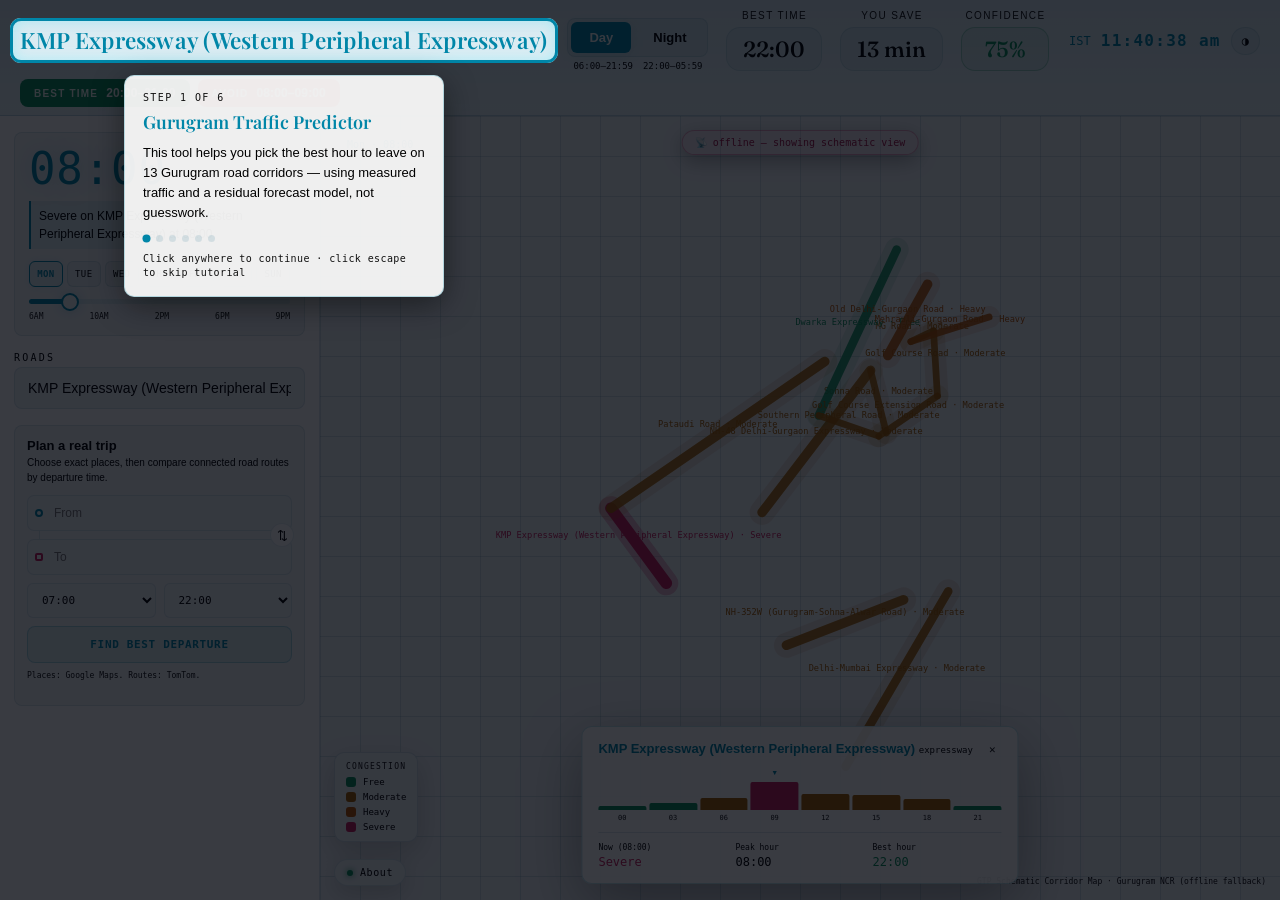
==== commit c61b587a: "Drop the Selected chip and keep corridor names on one line. The heading shrinks to the title slot in" ====
--- a/frontend/index.html
+++ b/frontend/index.html
@@ -114,13 +114,11 @@
 /* HERO / ADVICE BANNER — single compact row: title | stats | clock */
 .advice-banner{padding:10px 20px 8px;background:linear-gradient(180deg,var(--cyan-dim) 0%,rgba(0,229,255,0.04) 100%);border-bottom:1px solid var(--border);flex:0 0 auto}
 .banner-row{display:flex;align-items:center;gap:16px;min-height:52px}
-.banner-title-block{flex:0 1 auto;min-width:0;max-width:38%}
+.banner-title-block{flex:1 1 42%;min-width:0;max-width:52%}
 .banner-controls{display:flex;align-items:center;gap:10px;flex:0 0 auto;margin-left:auto}
 .banner-ist{font-family:var(--mono);font-size:12px;color:var(--cyan)}
 .advice-eyebrow{font-family:var(--mono);font-size:10px;letter-spacing:.22em;color:var(--sub);text-transform:uppercase;margin-bottom:4px}
-.advice-corridor{font-family:var(--heading);font-size:clamp(18px,2.4vw,28px);font-weight:600;color:var(--cyan);line-height:1.15;letter-spacing:.01em}
-.advice-corridor.is-selected{display:inline-flex;align-items:baseline;gap:8px;flex-wrap:wrap}
-.advice-corridor.is-selected::after{content:'Selected';font-family:var(--display);font-size:10px;font-weight:600;letter-spacing:.14em;text-transform:uppercase;color:var(--void);background:var(--cyan);border-radius:999px;padding:3px 8px;line-height:1}
+.advice-corridor{font-family:var(--heading);font-size:clamp(16px,2.4vw,28px);font-weight:600;color:var(--cyan);line-height:1.15;letter-spacing:.01em;white-space:nowrap;overflow:hidden;max-width:100%}
 .period-toggle-wrap{display:flex;flex-direction:column;justify-content:center;gap:4px}
 .period-toggle{display:flex;gap:4px;background:var(--card-bg);border:1px solid var(--card-border);border-radius:8px;padding:3px}
 .period-btn{flex:1;font-family:var(--display);font-size:12px;font-weight:600;padding:6px 14px;border-radius:6px;border:none;background:transparent;color:var(--sub);cursor:pointer;display:flex;align-items:center;justify-content:center}
@@ -1759,6 +1757,22 @@
   return !!(CORRIDORS.length && BUNDLE && BUNDLE.grid);
 }
 
+function fitCorridorName(){
+  const el = document.getElementById('adviceCorridorName');
+  const box = document.getElementById('bannerTitleBlock');
+  if(!el || !box) return;
+  el.style.fontSize = '';
+  const cap = parseFloat(getComputedStyle(el).fontSize) || 28;
+  let size = cap;
+  const min = 13;
+  const maxW = box.clientWidth;
+  if(!maxW) return;
+  while(size > min && el.scrollWidth > maxW){
+    size -= 0.5;
+    el.style.fontSize = size + 'px';
+  }
+}
+
 function renderAdvice(){
   const nameEl = document.getElementById('adviceCorridorName');
   const sumEl = document.getElementById('adviceSummary');
@@ -1769,8 +1783,8 @@
   const hsConfWrap = document.getElementById('hsConfWrap');
 
   if(selCorridor===null || !CORRIDORS.length){
-    nameEl.classList.remove('is-selected');
     nameEl.textContent = CORRIDORS.length ? 'Gurugram Traffic Predictor' : 'Loading corridors…';
+    fitCorridorName();
     sumEl.style.display = '';
     sumEl.textContent = CORRIDORS.length ? 'Find the best time to leave' : '';
     chipsEl.innerHTML = '';
@@ -1784,7 +1798,7 @@
   const key = selCorridor+'_'+curDay;
   const a = adviceCache[key];
   nameEl.textContent = c.name;
-  nameEl.classList.add('is-selected');
+  fitCorridorName();
   if(!a){
     sumEl.style.display = '';
     sumEl.textContent = 'Fetching advice…';
@@ -2615,7 +2629,7 @@
   }
 });
 
-window.addEventListener('resize', function(){ if(glMap) glMap.resize(); });
+window.addEventListener('resize', function(){ if(glMap) glMap.resize(); fitCorridorName(); });
 
 setInterval(()=>{ document.getElementById('liveTime').textContent = new Date().toLocaleTimeString('en-IN', {timeZone:'Asia/Kolkata'}); }, 1000);
 
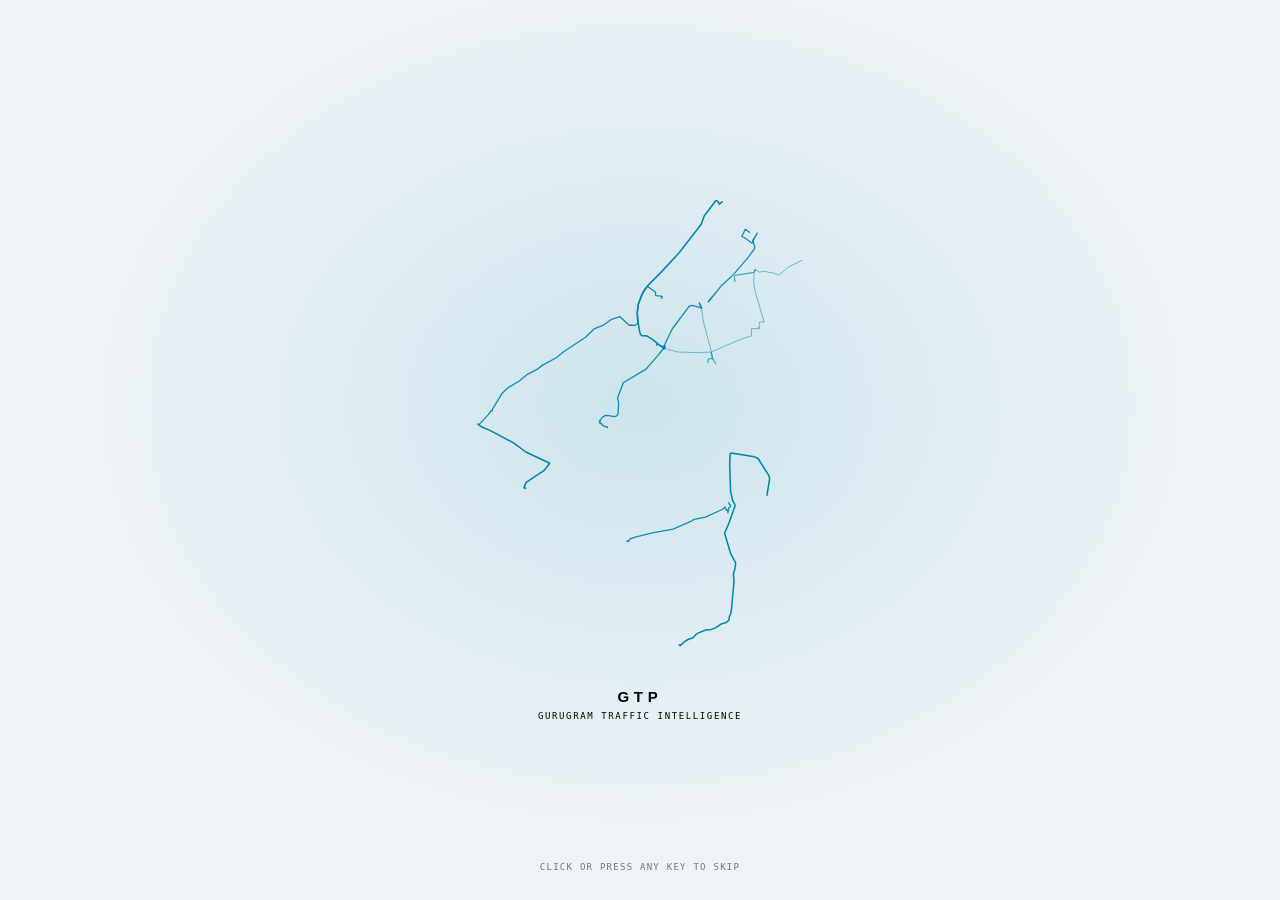
==== commit 9ffce15a: "Remove the IST clock and centre the Day/Night and stat boxes. The theme toggle stays on the right so" ====
--- a/frontend/index.html
+++ b/frontend/index.html
@@ -71,7 +71,6 @@
 
 .theme-btn{font-family:var(--mono);font-size:12px;background:var(--card-bg);border:1px solid var(--card-border);color:var(--sub);border-radius:999px;padding:6px 10px;cursor:pointer;flex:none}
 .theme-btn:hover{border-color:var(--cyan);color:var(--cyan);transform:translateY(-1px)}
-#liveTime{font-family:var(--mono);font-size:16px;font-weight:600;color:var(--cyan);letter-spacing:.08em;white-space:nowrap}
 
 /* GLOBAL BANNERS */
 .g-banner{display:none;padding:10px 24px;font-family:var(--mono);font-size:11px;line-height:1.6;align-items:center;justify-content:space-between;gap:12px;flex-wrap:wrap;flex:0 0 auto}
@@ -111,12 +110,11 @@
 .proto-cmd{display:block;font-family:var(--mono);font-size:15px;font-weight:700;color:var(--cyan);margin-bottom:7px}
 .proto-fix-sub{font-family:var(--mono);font-size:10px;color:var(--sub);line-height:1.5}
 
-/* HERO / ADVICE BANNER — single compact row: title | stats | clock */
+/* HERO / ADVICE BANNER — title left, four stat boxes centred, theme right */
 .advice-banner{padding:10px 20px 8px;background:linear-gradient(180deg,var(--cyan-dim) 0%,rgba(0,229,255,0.04) 100%);border-bottom:1px solid var(--border);flex:0 0 auto}
-.banner-row{display:flex;align-items:center;gap:16px;min-height:52px}
-.banner-title-block{flex:1 1 42%;min-width:0;max-width:52%}
-.banner-controls{display:flex;align-items:center;gap:10px;flex:0 0 auto;margin-left:auto}
-.banner-ist{font-family:var(--mono);font-size:12px;color:var(--cyan)}
+.banner-row{display:flex;align-items:center;gap:16px;min-height:52px;position:relative}
+.banner-title-block{flex:0 1 34%;min-width:0;max-width:40%;position:relative;z-index:1}
+.banner-controls{display:flex;align-items:center;gap:10px;flex:0 0 auto;margin-left:auto;position:relative;z-index:1}
 .advice-eyebrow{font-family:var(--mono);font-size:10px;letter-spacing:.22em;color:var(--sub);text-transform:uppercase;margin-bottom:4px}
 .advice-corridor{font-family:var(--heading);font-size:clamp(16px,2.4vw,28px);font-weight:600;color:var(--cyan);line-height:1.15;letter-spacing:.01em;white-space:nowrap;overflow:hidden;max-width:100%}
 .period-toggle-wrap{display:flex;flex-direction:column;justify-content:center;gap:4px}
@@ -137,7 +135,7 @@
 :root[data-theme="light"] .chip.worst{color:#fff}
 .advice-empty{font-family:var(--mono);font-size:11px;color:var(--muted)}
 
-.hero-stats{display:flex;gap:18px;flex:1 1 auto;flex-wrap:wrap;align-items:flex-end;justify-content:center;min-width:0}
+.hero-stats{display:flex;gap:18px;align-items:flex-end;justify-content:center;position:absolute;left:50%;transform:translateX(-50%);z-index:0;white-space:nowrap}
 .hstat{display:flex;flex-direction:column;align-items:center;gap:6px;background:transparent;border:0;padding:0;text-align:center;min-width:84px}
 .hstat-lbl{font-family:var(--display);font-size:10px;color:var(--muted);letter-spacing:.14em;text-transform:uppercase;margin:0}
 .hstat-val{font-family:var(--num);font-size:22px;font-weight:500;line-height:1;color:var(--text);font-variant-numeric:tabular-nums;background:var(--card-bg);border:1px solid var(--card-border);border-radius:14px;padding:10px 16px;min-width:88px}
@@ -349,7 +347,7 @@
   .banner-row{
     display:grid;
     grid-template-columns:minmax(0,1fr) auto;
-    grid-template-areas:"title clock" "stats stats";
+    grid-template-areas:"title theme" "stats stats";
     gap:10px 10px;
     align-items:start;
     min-height:0;
@@ -357,16 +355,19 @@
   .banner-title-block{grid-area:title;max-width:none;flex:none;width:auto}
   .advice-corridor{font-size:clamp(16px,4.6vw,22px)}
   .advice-summary{font-size:12px;margin-top:2px}
-  .banner-controls{grid-area:clock;margin-left:0;width:auto;flex:none;padding-top:2px;white-space:nowrap}
-  #liveTime{font-size:13px}
+  .banner-controls{grid-area:theme;margin-left:0;width:auto;flex:none;padding-top:2px;white-space:nowrap}
   .hero-stats{
     grid-area:stats;
+    position:static;
+    left:auto;
+    transform:none;
     display:grid;
     grid-template-columns:repeat(3,minmax(0,1fr));
     width:100%;
     gap:8px;
     flex:none;
     justify-content:stretch;
+    white-space:normal;
   }
   #heroStats > .period-toggle-wrap{
     grid-column:1 / -1;
@@ -436,7 +437,7 @@
     <span id="warnBannerText"></span>
   </div>
 
-  <!-- HERO — one row: title | Day/Night + stats | IST clock -->
+  <!-- HERO — title | centred Day/Night + stats | theme -->
   <div class="advice-banner" id="adviceBanner">
     <div class="banner-row">
       <div class="banner-title-block" id="bannerTitleBlock">
@@ -468,8 +469,6 @@
         </div>
       </div>
       <div class="banner-controls">
-        <span class="banner-ist">IST</span>
-        <span id="liveTime">--:--:--</span>
         <button class="theme-btn" id="themeBtn" title="Toggle theme" type="button">◐</button>
       </div>
     </div>
@@ -2631,7 +2630,10 @@
 
 window.addEventListener('resize', function(){ if(glMap) glMap.resize(); fitCorridorName(); });
 
-setInterval(()=>{ document.getElementById('liveTime').textContent = new Date().toLocaleTimeString('en-IN', {timeZone:'Asia/Kolkata'}); }, 1000);
+setInterval(()=>{
+  const el = document.getElementById('liveTime');
+  if(el) el.textContent = new Date().toLocaleTimeString('en-IN', {timeZone:'Asia/Kolkata'});
+}, 1000);
 
 // ─────────────────────────────────────────────────────────────────────────
 // FIRST-LOAD TUTORIAL
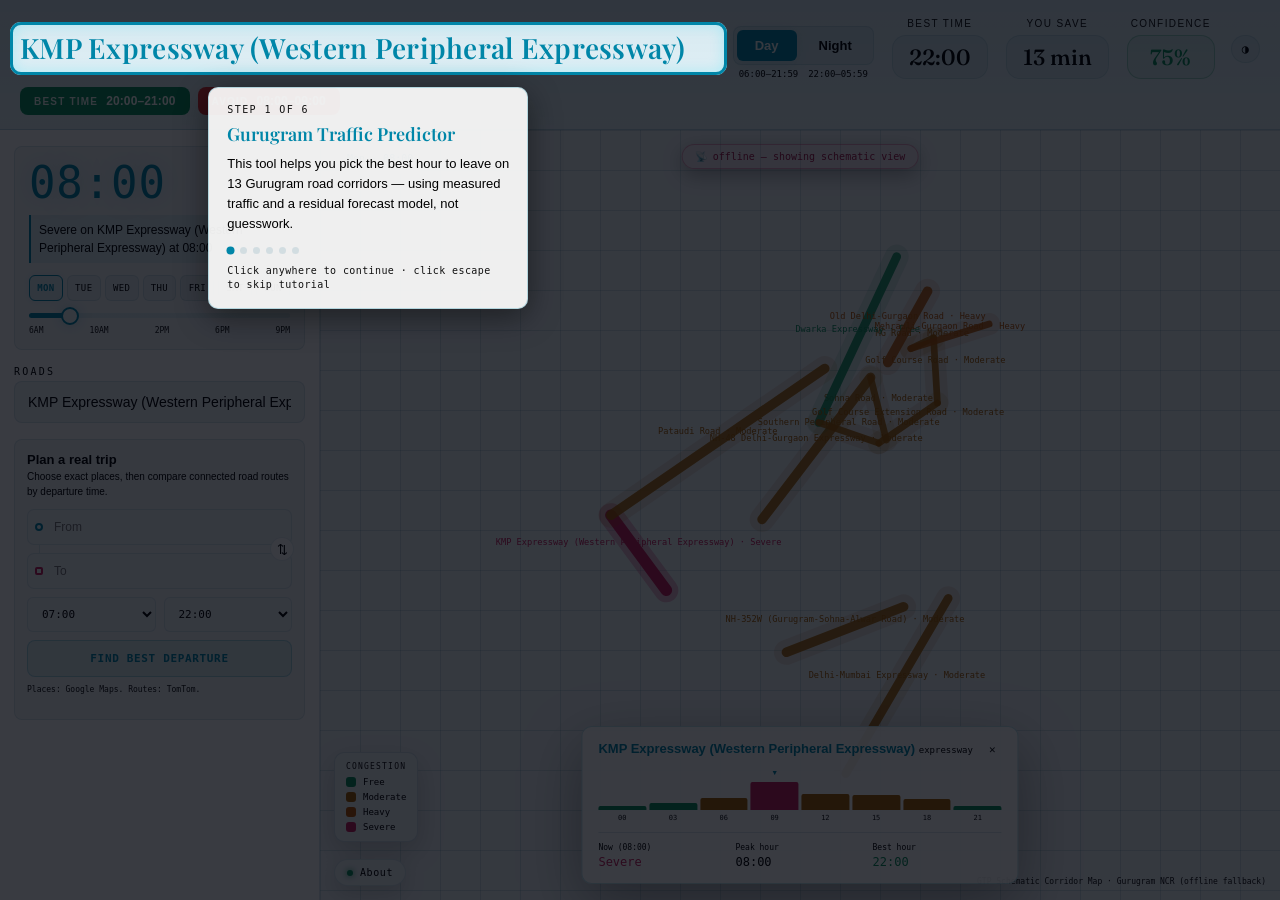
==== commit 4d2d0e03: "Right-align the Day/Night and stat boxes and add space under the top of the banner. They sit on the " ====
--- a/frontend/index.html
+++ b/frontend/index.html
@@ -111,10 +111,10 @@
 .proto-fix-sub{font-family:var(--mono);font-size:10px;color:var(--sub);line-height:1.5}
 
 /* HERO / ADVICE BANNER — title left, four stat boxes centred, theme right */
-.advice-banner{padding:10px 20px 8px;background:linear-gradient(180deg,var(--cyan-dim) 0%,rgba(0,229,255,0.04) 100%);border-bottom:1px solid var(--border);flex:0 0 auto}
-.banner-row{display:flex;align-items:center;gap:16px;min-height:52px;position:relative}
-.banner-title-block{flex:0 1 34%;min-width:0;max-width:40%;position:relative;z-index:1}
-.banner-controls{display:flex;align-items:center;gap:10px;flex:0 0 auto;margin-left:auto;position:relative;z-index:1}
+.advice-banner{padding:18px 20px 14px;background:linear-gradient(180deg,var(--cyan-dim) 0%,rgba(0,229,255,0.04) 100%);border-bottom:1px solid var(--border);flex:0 0 auto}
+.banner-row{display:flex;align-items:center;gap:16px;min-height:52px}
+.banner-title-block{flex:1 1 auto;min-width:0;max-width:none}
+.banner-controls{display:flex;align-items:center;gap:10px;flex:0 0 auto}
 .advice-eyebrow{font-family:var(--mono);font-size:10px;letter-spacing:.22em;color:var(--sub);text-transform:uppercase;margin-bottom:4px}
 .advice-corridor{font-family:var(--heading);font-size:clamp(16px,2.4vw,28px);font-weight:600;color:var(--cyan);line-height:1.15;letter-spacing:.01em;white-space:nowrap;overflow:hidden;max-width:100%}
 .period-toggle-wrap{display:flex;flex-direction:column;justify-content:center;gap:4px}
@@ -135,7 +135,7 @@
 :root[data-theme="light"] .chip.worst{color:#fff}
 .advice-empty{font-family:var(--mono);font-size:11px;color:var(--muted)}
 
-.hero-stats{display:flex;gap:18px;align-items:flex-end;justify-content:center;position:absolute;left:50%;transform:translateX(-50%);z-index:0;white-space:nowrap}
+.hero-stats{display:flex;gap:18px;align-items:flex-end;justify-content:flex-end;margin-left:auto;flex:0 0 auto;white-space:nowrap}
 .hstat{display:flex;flex-direction:column;align-items:center;gap:6px;background:transparent;border:0;padding:0;text-align:center;min-width:84px}
 .hstat-lbl{font-family:var(--display);font-size:10px;color:var(--muted);letter-spacing:.14em;text-transform:uppercase;margin:0}
 .hstat-val{font-family:var(--num);font-size:22px;font-weight:500;line-height:1;color:var(--text);font-variant-numeric:tabular-nums;background:var(--card-bg);border:1px solid var(--card-border);border-radius:14px;padding:10px 16px;min-width:88px}
@@ -343,7 +343,7 @@
   .workspace{flex-direction:column;min-height:0}
   .panel-left{flex:none;width:100%;height:auto;max-height:none;border-right:none;border-top:1px solid var(--border);overflow-y:visible}
   .map-zone{flex:none;height:min(42vh,340px);order:-1}
-  .advice-banner{padding:12px 14px 10px}
+  .advice-banner{padding:16px 14px 12px}
   .banner-row{
     display:grid;
     grid-template-columns:minmax(0,1fr) auto;
@@ -358,9 +358,7 @@
   .banner-controls{grid-area:theme;margin-left:0;width:auto;flex:none;padding-top:2px;white-space:nowrap}
   .hero-stats{
     grid-area:stats;
-    position:static;
-    left:auto;
-    transform:none;
+    margin-left:0;
     display:grid;
     grid-template-columns:repeat(3,minmax(0,1fr));
     width:100%;
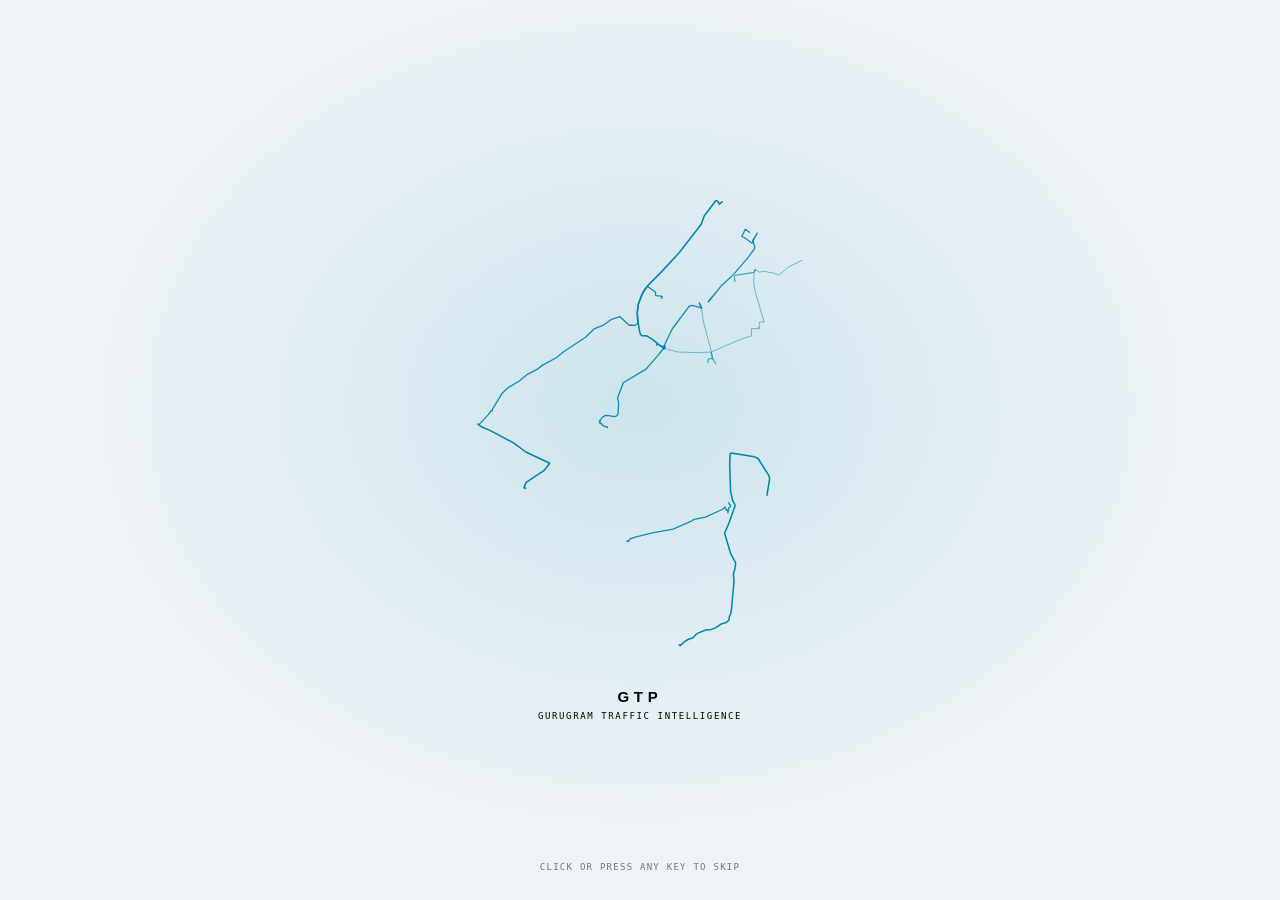
==== commit 93a72353: "Make Day and Night the same labelled boxes as Best time. Ranges sit above them as 6 AM – 10 PM and 1" ====
--- a/frontend/index.html
+++ b/frontend/index.html
@@ -117,14 +117,7 @@
 .banner-controls{display:flex;align-items:center;gap:10px;flex:0 0 auto}
 .advice-eyebrow{font-family:var(--mono);font-size:10px;letter-spacing:.22em;color:var(--sub);text-transform:uppercase;margin-bottom:4px}
 .advice-corridor{font-family:var(--heading);font-size:clamp(16px,2.4vw,28px);font-weight:600;color:var(--cyan);line-height:1.15;letter-spacing:.01em;white-space:nowrap;overflow:hidden;max-width:100%}
-.period-toggle-wrap{display:flex;flex-direction:column;justify-content:center;gap:4px}
-.period-toggle{display:flex;gap:4px;background:var(--card-bg);border:1px solid var(--card-border);border-radius:8px;padding:3px}
-.period-btn{flex:1;font-family:var(--display);font-size:12px;font-weight:600;padding:6px 14px;border-radius:6px;border:none;background:transparent;color:var(--sub);cursor:pointer;display:flex;align-items:center;justify-content:center}
-.period-btn.active{background:var(--cyan);color:var(--void);box-shadow:0 4px 14px var(--cyan-dim)}
-/* Ranges live outside the pill now (below it), one per button, aligned under
-   their button via the matching flex:1/gap/padding split below. */
-.period-ranges{display:flex;gap:4px;padding:0 3px}
-.period-range{flex:1;text-align:center;font-family:var(--mono);font-size:9px;color:var(--sub);opacity:1;white-space:nowrap}
+.period-btn{cursor:pointer}
 .advice-summary{font-size:clamp(12px,1.4vw,15px);font-weight:500;line-height:1.35;margin-top:3px;color:var(--sub);letter-spacing:normal}
 .window-chips{display:flex;gap:8px;margin-top:8px;flex-wrap:wrap;align-items:center}
 .chip{font-family:var(--display);font-size:12px;font-weight:650;padding:7px 14px;border-radius:8px;border:0;display:inline-flex;align-items:center;gap:8px;letter-spacing:.01em}
@@ -138,18 +131,13 @@
 .hero-stats{display:flex;gap:18px;align-items:flex-end;justify-content:flex-end;margin-left:auto;flex:0 0 auto;white-space:nowrap}
 .hstat{display:flex;flex-direction:column;align-items:center;gap:6px;background:transparent;border:0;padding:0;text-align:center;min-width:84px}
 .hstat-lbl{font-family:var(--display);font-size:10px;color:var(--muted);letter-spacing:.14em;text-transform:uppercase;margin:0}
-.hstat-val{font-family:var(--num);font-size:22px;font-weight:500;line-height:1;color:var(--text);font-variant-numeric:tabular-nums;background:var(--card-bg);border:1px solid var(--card-border);border-radius:14px;padding:10px 16px;min-width:88px}
+.hstat-val{font-family:var(--num);font-size:22px;font-weight:500;line-height:1;color:var(--text);font-variant-numeric:tabular-nums;background:var(--card-bg);border:1px solid var(--card-border);border-radius:14px;padding:10px 16px;min-width:88px;box-sizing:border-box;display:flex;align-items:center;justify-content:center;min-height:44px}
+button.hstat-val{appearance:none;-webkit-appearance:none;margin:0}
+.period-btn.active{background:var(--cyan);color:var(--void);border-color:var(--cyan)}
 .hstat-val.tick{animation:stat-tick .35s ease}
 @keyframes stat-tick{0%{transform:translateY(4px);opacity:.35}100%{transform:none;opacity:1}}
 .hstat.conf .hstat-val{border-color:var(--ok-border);background:var(--ok-bg);color:var(--ok-text)}
 .hstat.conf.low .hstat-val{border-color:var(--warn-border);background:var(--warn-bg);color:var(--warn-text)}
-/* Day/Night as the hero-stats row's 4th element: no extra box/caption, just
-   the toggle (+ its two ranges below) stretched by the row's default
-   align-items to match the (now-compacted) stat cards' height; justify-content:
-   center on .period-toggle-wrap keeps the pill+ranges block centered in
-   that stretched height instead of pinned to the top. */
-#heroStats > .period-toggle-wrap{margin:0}
-#heroStats > .period-toggle-wrap .period-btn{padding:8px 18px;font-size:13px}
 
 /* WORKSPACE — fills remaining viewport height; only .panel-left scrolls internally */
 .workspace{display:flex;flex-direction:row;flex:1 1 auto;min-height:0}
@@ -360,21 +348,13 @@
     grid-area:stats;
     margin-left:0;
     display:grid;
-    grid-template-columns:repeat(3,minmax(0,1fr));
+    grid-template-columns:repeat(5,minmax(0,1fr));
     width:100%;
     gap:8px;
     flex:none;
     justify-content:stretch;
     white-space:normal;
   }
-  #heroStats > .period-toggle-wrap{
-    grid-column:1 / -1;
-    min-width:0;
-    flex:none;
-    width:100%;
-  }
-  .period-btn{padding:8px 10px;font-size:13px}
-  .period-range{font-size:8px;white-space:normal}
   .hstat{min-width:0;flex:none;width:auto;padding:0}
   .hstat-val{font-size:18px;padding:8px 10px;min-width:0;width:100%}
   .hstat-lbl{font-size:8px;letter-spacing:.08em}
@@ -443,15 +423,13 @@
         <div class="advice-summary" id="adviceSummary">Find the best time to leave</div>
       </div>
       <div class="hero-stats" id="heroStats">
-        <div class="period-toggle-wrap" id="periodToggleWrap">
-          <div class="period-toggle" id="periodToggle">
-            <button class="period-btn active" data-period="day" type="button">Day</button>
-            <button class="period-btn" data-period="night" type="button">Night</button>
-          </div>
-          <div class="period-ranges" id="periodRanges">
-            <span class="period-range" id="periodRangeDay"></span>
-            <span class="period-range" id="periodRangeNight"></span>
-          </div>
+        <div class="hstat">
+          <div class="hstat-lbl" id="periodRangeDay">6 AM – 10 PM</div>
+          <button class="hstat-val period-btn active" data-period="day" type="button">Day</button>
+        </div>
+        <div class="hstat">
+          <div class="hstat-lbl" id="periodRangeNight">10 PM – 6 AM</div>
+          <button class="hstat-val period-btn" data-period="night" type="button">Night</button>
         </div>
         <div class="hstat">
           <div class="hstat-lbl">Best time</div>
@@ -1663,25 +1641,13 @@
   const wrap = w.start_hour > w.end_hour;
   return `${fmtHour(w.start_hour)}–${fmtHour(w.end_hour)}${wrap?' (overnight)':''}`;
 }
-function updatePeriodButtons(a){
-  // Buttons hold only "Day"/"Night" now; the hour ranges render as their own
-  // line below the pill (one per button, aligned under it via matching
-  // flex:1 columns) so the pill stays a plain two-word toggle.
+function updatePeriodButtons(){
+  const dayHours = periodHours('day');
+  const nightHours = periodHours('night');
   const dayRangeEl = document.getElementById('periodRangeDay');
   const nightRangeEl = document.getElementById('periodRangeNight');
-  // The day/night boundary is a fixed constant (periodHours(), mirroring
-  // backend/app.py's DAY_HOURS/NIGHT_HOURS), not something that varies by
-  // corridor -- so fall back to it whenever no advice has loaded yet
-  // (e.g. the whole-city landing view, before a corridor is selected)
-  // rather than leaving the range blank.
-  const dayHours = periodHours('day'), nightHours = periodHours('night');
-  const dayPb = a && a.day_period, nightPb = a && a.night_period;
-  const dayStart = dayPb ? dayPb.start_hour : dayHours[0];
-  const dayEnd = dayPb ? dayPb.end_hour : dayHours[dayHours.length-1];
-  const nightStart = nightPb ? nightPb.start_hour : nightHours[0];
-  const nightEnd = nightPb ? nightPb.end_hour : nightHours[nightHours.length-1];
-  dayRangeEl.textContent = `${fmtHour(dayStart)}–${fmtHourRangeEnd(dayEnd)}`;
-  nightRangeEl.textContent = `${fmtHour(nightStart)}–${fmtHourRangeEnd(nightEnd)}`;
+  if(dayRangeEl) dayRangeEl.textContent = `${fmtAmpm(dayHours[0])} – ${fmtAmpm((dayHours[dayHours.length-1] + 1) % 24)}`;
+  if(nightRangeEl) nightRangeEl.textContent = `${fmtAmpm(nightHours[0])} – ${fmtAmpm((nightHours[nightHours.length-1] + 1) % 24)}`;
 }
 function meanCityDelay(hour){
   if(!(BUNDLE && BUNDLE.grid) || !CORRIDORS.length) return null;
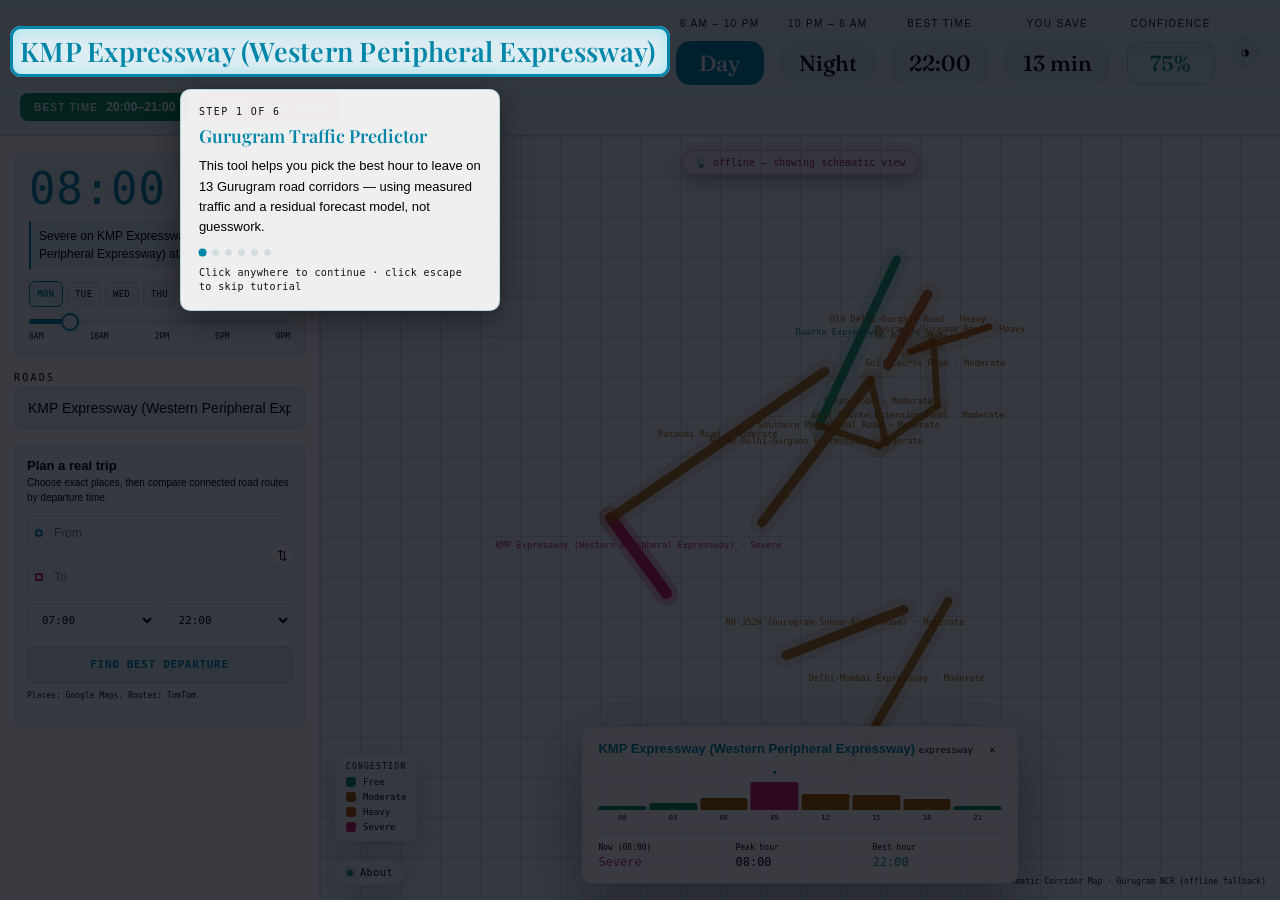
==== commit 31fcbc51: "Increase the space between stat labels and their boxes. Co-authored-by: Cursor <cursoragent@cursor.c" ====
--- a/frontend/index.html
+++ b/frontend/index.html
@@ -129,7 +129,7 @@
 .advice-empty{font-family:var(--mono);font-size:11px;color:var(--muted)}
 
 .hero-stats{display:flex;gap:18px;align-items:flex-end;justify-content:flex-end;margin-left:auto;flex:0 0 auto;white-space:nowrap}
-.hstat{display:flex;flex-direction:column;align-items:center;gap:6px;background:transparent;border:0;padding:0;text-align:center;min-width:84px}
+.hstat{display:flex;flex-direction:column;align-items:center;gap:12px;background:transparent;border:0;padding:0;text-align:center;min-width:84px}
 .hstat-lbl{font-family:var(--display);font-size:10px;color:var(--muted);letter-spacing:.14em;text-transform:uppercase;margin:0}
 .hstat-val{font-family:var(--num);font-size:22px;font-weight:500;line-height:1;color:var(--text);font-variant-numeric:tabular-nums;background:var(--card-bg);border:1px solid var(--card-border);border-radius:14px;padding:10px 16px;min-width:88px;box-sizing:border-box;display:flex;align-items:center;justify-content:center;min-height:44px}
 button.hstat-val{appearance:none;-webkit-appearance:none;margin:0}
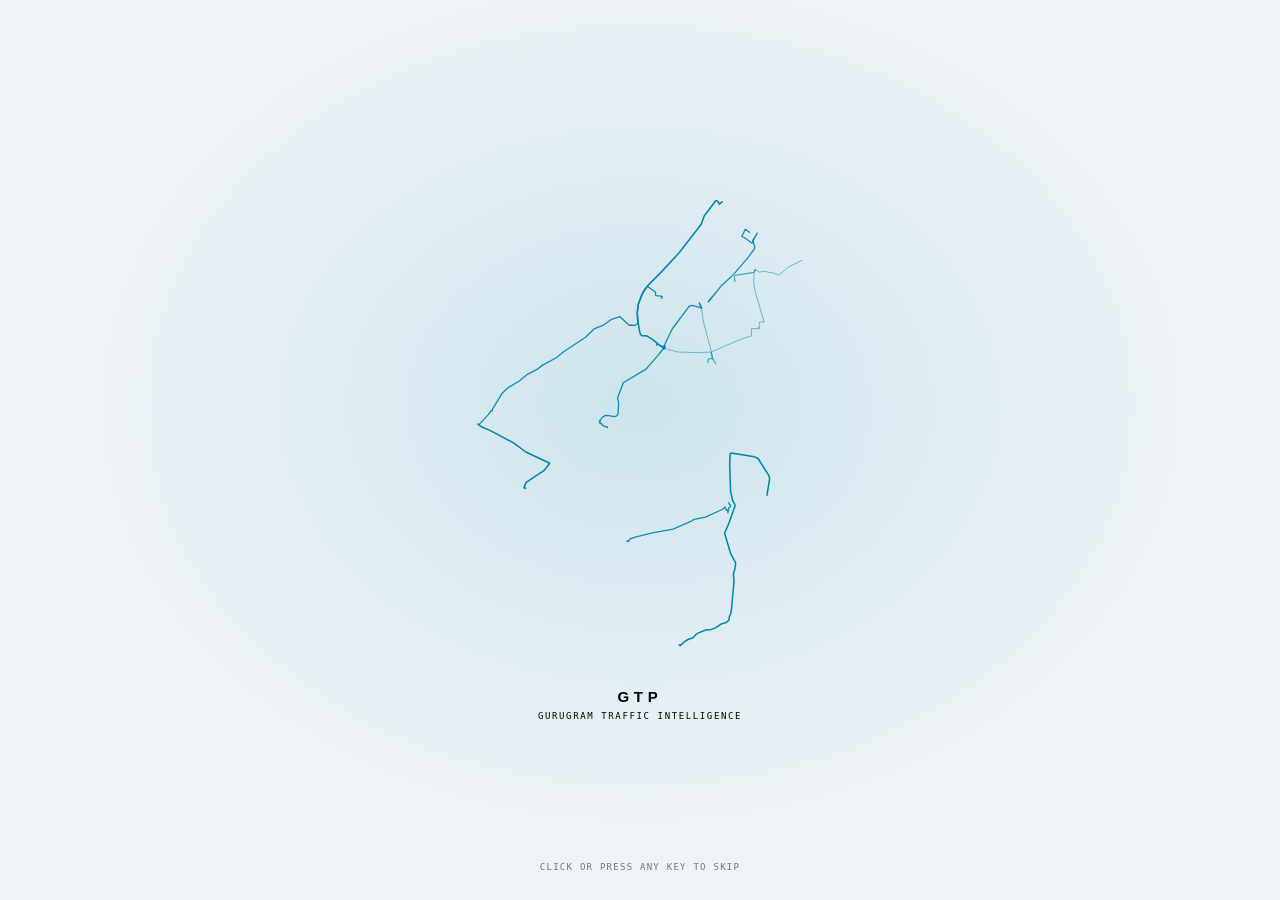
==== commit a252e4a5: "Sit the banner stats lower so the empty space is above them, not below. Chips live under the road na" ====
--- a/frontend/index.html
+++ b/frontend/index.html
@@ -111,15 +111,15 @@
 .proto-fix-sub{font-family:var(--mono);font-size:10px;color:var(--sub);line-height:1.5}
 
 /* HERO / ADVICE BANNER — title left, four stat boxes centred, theme right */
-.advice-banner{padding:18px 20px 14px;background:linear-gradient(180deg,var(--cyan-dim) 0%,rgba(0,229,255,0.04) 100%);border-bottom:1px solid var(--border);flex:0 0 auto}
-.banner-row{display:flex;align-items:center;gap:16px;min-height:52px}
+.advice-banner{padding:22px 20px 12px;background:linear-gradient(180deg,var(--cyan-dim) 0%,rgba(0,229,255,0.04) 100%);border-bottom:1px solid var(--border);flex:0 0 auto}
+.banner-row{display:flex;align-items:flex-end;gap:16px;min-height:52px}
 .banner-title-block{flex:1 1 auto;min-width:0;max-width:none}
-.banner-controls{display:flex;align-items:center;gap:10px;flex:0 0 auto}
+.banner-controls{display:flex;align-items:flex-end;gap:10px;flex:0 0 auto;padding-bottom:4px}
 .advice-eyebrow{font-family:var(--mono);font-size:10px;letter-spacing:.22em;color:var(--sub);text-transform:uppercase;margin-bottom:4px}
 .advice-corridor{font-family:var(--heading);font-size:clamp(16px,2.4vw,28px);font-weight:600;color:var(--cyan);line-height:1.15;letter-spacing:.01em;white-space:nowrap;overflow:hidden;max-width:100%}
 .period-btn{cursor:pointer}
 .advice-summary{font-size:clamp(12px,1.4vw,15px);font-weight:500;line-height:1.35;margin-top:3px;color:var(--sub);letter-spacing:normal}
-.window-chips{display:flex;gap:8px;margin-top:8px;flex-wrap:wrap;align-items:center}
+.window-chips{display:flex;gap:8px;margin-top:10px;flex-wrap:wrap;align-items:center}
 .chip{font-family:var(--display);font-size:12px;font-weight:650;padding:7px 14px;border-radius:8px;border:0;display:inline-flex;align-items:center;gap:8px;letter-spacing:.01em}
 .chip .chip-k{font-size:10px;font-weight:700;letter-spacing:.12em;text-transform:uppercase;opacity:.92}
 .chip.best{background:var(--green);color:#04140c}
@@ -421,6 +421,7 @@
       <div class="banner-title-block" id="bannerTitleBlock">
         <div class="advice-corridor" id="adviceCorridorName">Gurugram Traffic Predictor</div>
         <div class="advice-summary" id="adviceSummary">Find the best time to leave</div>
+        <div class="window-chips" id="windowChips"></div>
       </div>
       <div class="hero-stats" id="heroStats">
         <div class="hstat">
@@ -448,7 +449,6 @@
         <button class="theme-btn" id="themeBtn" title="Toggle theme" type="button">◐</button>
       </div>
     </div>
-    <div class="window-chips" id="windowChips"></div>
   </div>
 
   <div class="workspace">
